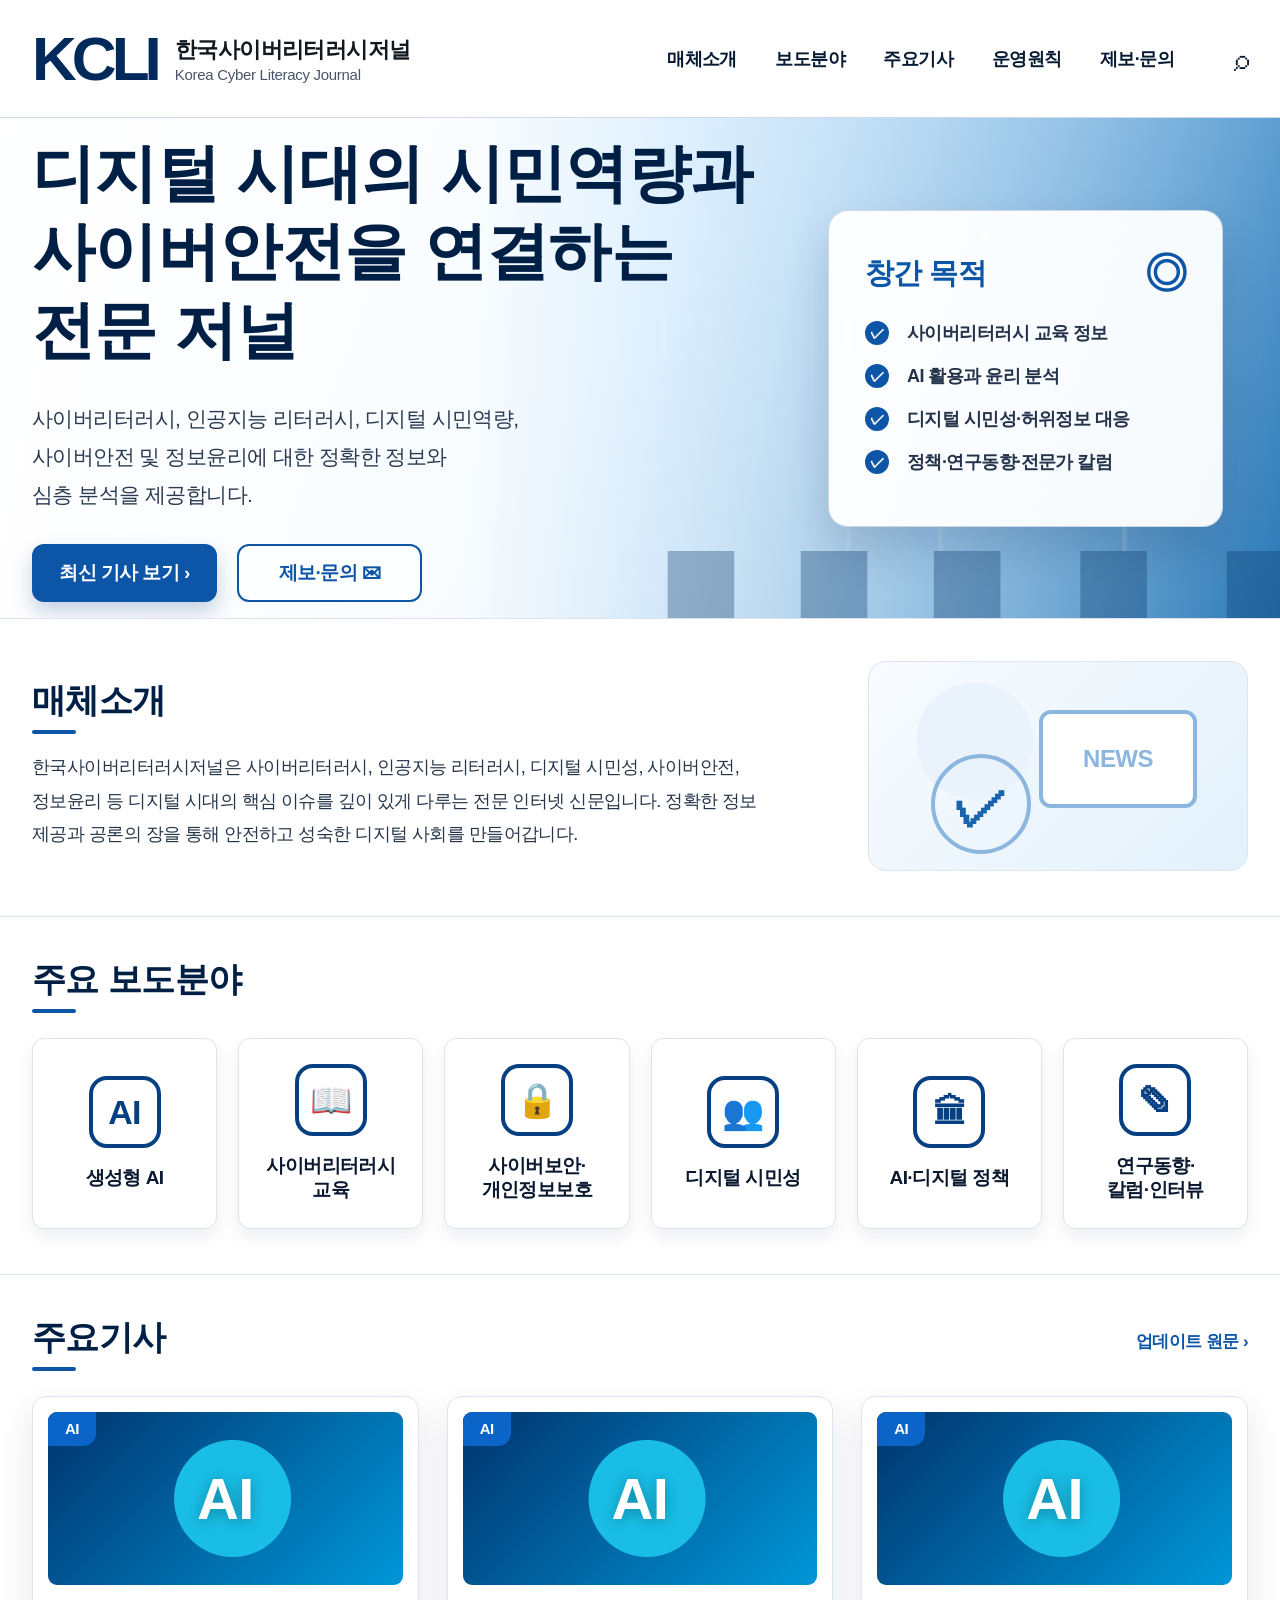
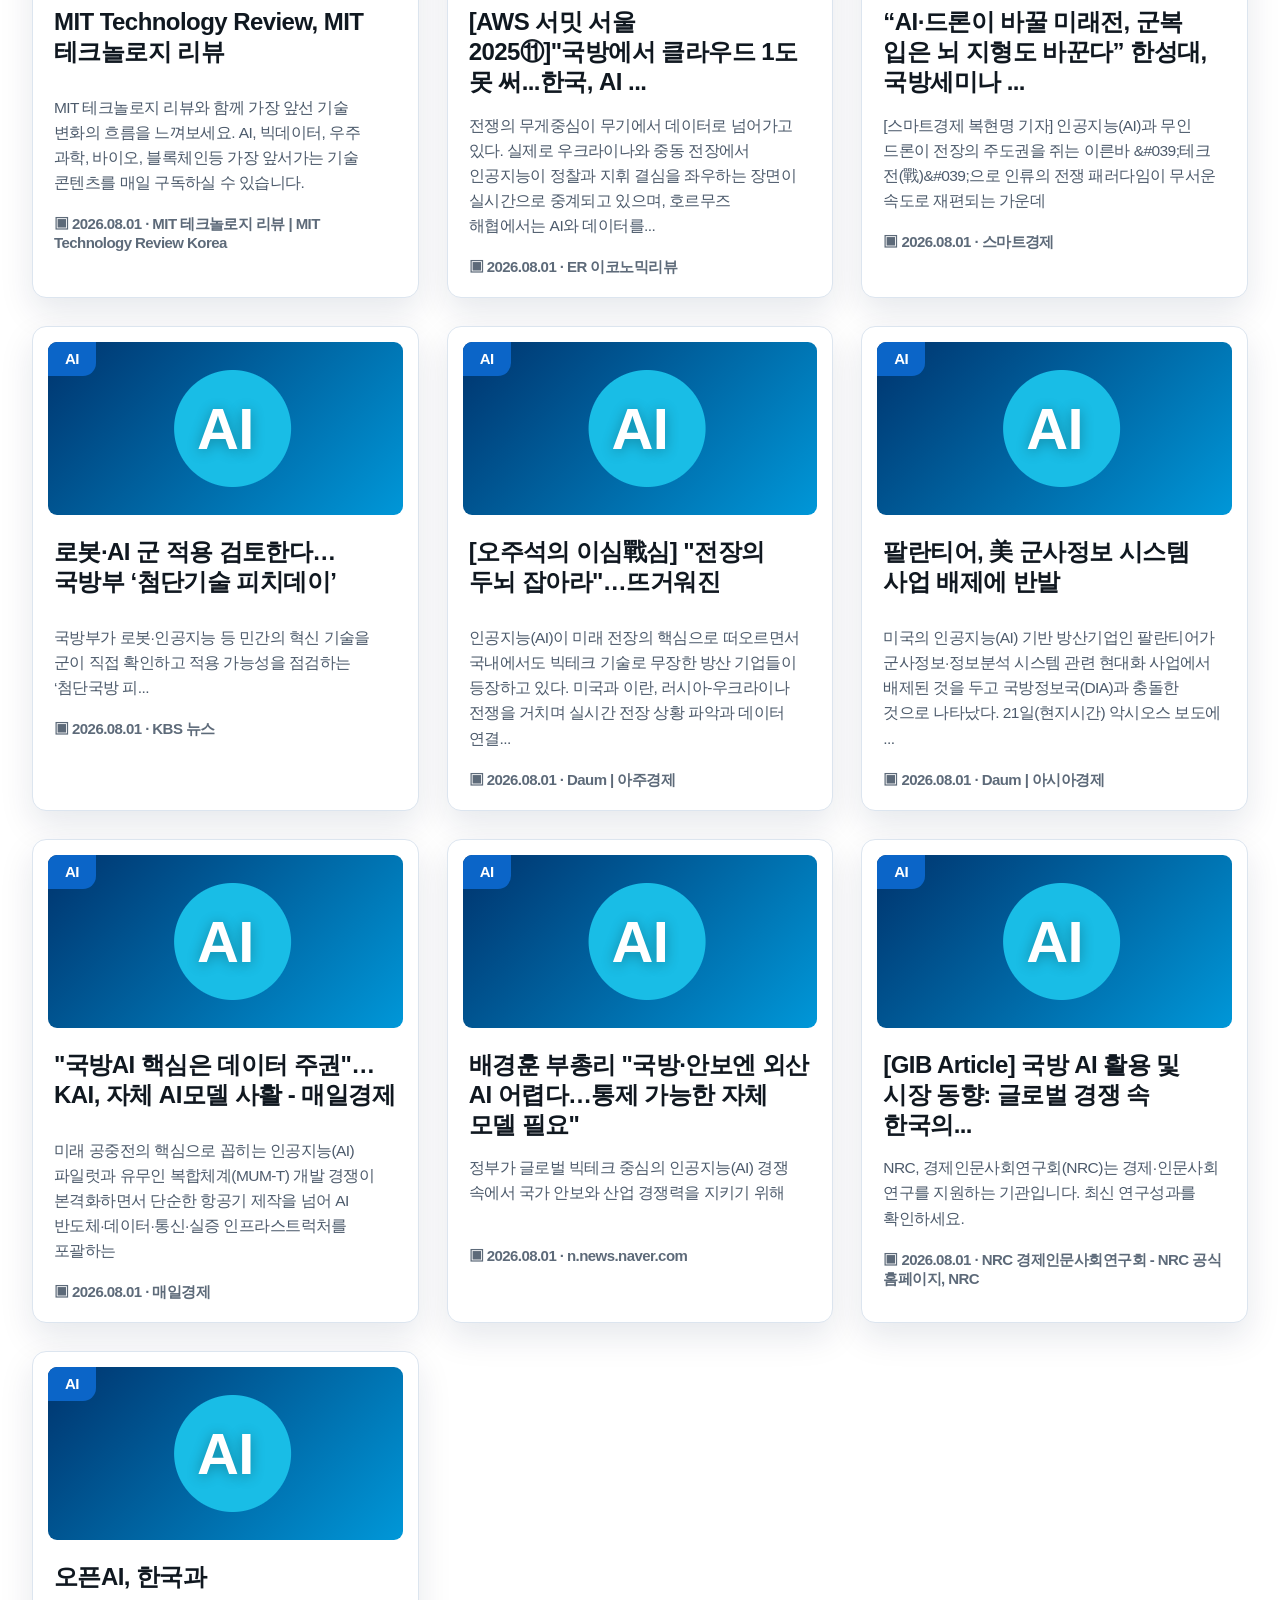
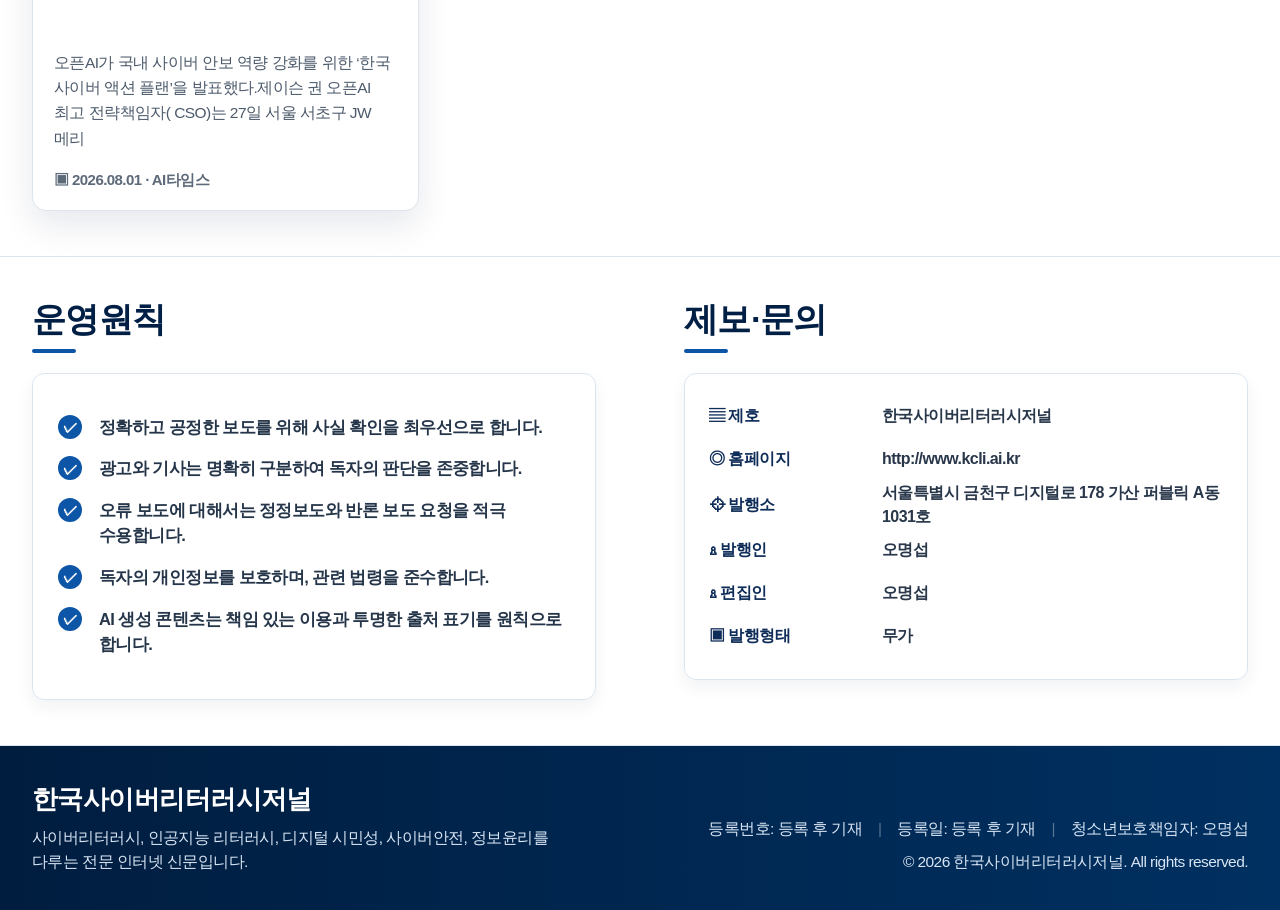
==== index.html @ 77721e4d "Update articles from URL list" ====
<!DOCTYPE html>
<html lang="ko">
<head>
  <meta charset="UTF-8" />
  <meta name="viewport" content="width=device-width, initial-scale=1.0" />
  <meta name="description" content="한국사이버리터러시저널 - 사이버리터러시, 인공지능 리터러시, 디지털 시민역량, 사이버안전 및 정보윤리 전문 인터넷신문" />
  <title>한국사이버리터러시저널</title>
  <style>
    *{box-sizing:border-box}
    html{scroll-behavior:smooth}
    body{margin:0;font-family:"Noto Sans KR","Malgun Gothic","Apple SD Gothic Neo","Segoe UI",Arial,sans-serif;color:#061a33;background:#fff;letter-spacing:-.035em;word-break:keep-all}
    a{text-decoration:none;color:inherit}
    .container{width:min(1320px,calc(100% - 64px));margin:0 auto}
    .top-header{position:sticky;top:0;z-index:100;height:118px;background:rgba(255,255,255,.96);border-bottom:1px solid #cfd9e7;backdrop-filter:blur(16px)}
    .header-inner{height:100%;display:grid;grid-template-columns:390px 1fr 46px;align-items:center;gap:28px}
    .brand{display:flex;align-items:center;gap:18px}
    .brand-logo{font-size:62px;line-height:1;font-weight:900;color:#002a5c;letter-spacing:-.08em}
    .brand-name strong{display:block;font-size:22px;font-weight:900;color:#101820}
    .brand-name em{display:block;margin-top:1px;font-size:15px;font-style:normal;color:#485468;letter-spacing:-.02em}
    .nav-menu{display:flex;justify-content:flex-end;align-items:center;gap:clamp(22px,3vw,58px);font-size:18px;font-weight:800}
    .nav-menu a:hover,.more-link:hover,.contact-panel a:hover{color:#0d55a6}
    .search{font-size:30px;text-align:right}
    .hero{min-height:500px;background:linear-gradient(90deg,rgba(255,255,255,.98) 0%,rgba(255,255,255,.92) 36%,rgba(240,248,255,.76) 51%,rgba(13,85,166,.18) 100%),radial-gradient(circle at 77% 24%,rgba(255,255,255,.95) 0 4px,transparent 5px),radial-gradient(circle at 90% 32%,rgba(255,255,255,.95) 0 4px,transparent 5px),linear-gradient(135deg,#e8f6ff 0%,#a7d7f8 48%,#2f7fb9 100%);border-bottom:1px solid #dce5ef;position:relative;overflow:hidden}
    .hero:after{content:"";position:absolute;right:0;bottom:0;width:52%;height:84%;background:linear-gradient(to top,#0b3d6d 0 16%,transparent 16%),repeating-linear-gradient(90deg,transparent 0 48px,rgba(255,255,255,.35) 48px 53px,transparent 53px 92px);opacity:.34;clip-path:polygon(0 35%,8% 28%,8% 100%,100% 100%,100% 4%,92% 4%,92% 100%,80% 100%,80% 20%,70% 20%,70% 100%,58% 100%,58% 12%,48% 12%,48% 100%,38% 100%,38% 28%,28% 28%,28% 100%,18% 100%,18% 42%)}
    .hero-inner{min-height:500px;position:relative;z-index:2;display:grid;grid-template-columns:1fr 420px;align-items:center;gap:72px}
    .hero h1{margin:0 0 30px;font-size:clamp(42px,5vw,63px);line-height:1.25;font-weight:900;color:#001f45}
    .hero p{margin:0;max-width:690px;font-size:21px;line-height:1.82;font-weight:500;color:#2a3a52}
    .hero-buttons{display:flex;gap:20px;align-items:center;margin-top:30px}
    .btn{height:58px;min-width:185px;display:inline-flex;align-items:center;justify-content:center;gap:13px;border-radius:12px;font-size:19px;font-weight:900}
    .btn-primary{color:#fff;background:#0d55a6;box-shadow:0 10px 20px rgba(0,55,121,.22)}
    .btn-outline{color:#0d55a6;background:rgba(255,255,255,.88);border:2px solid #0d55a6}
    .mission-card{width:395px;padding:35px 36px 33px;border-radius:20px;background:rgba(255,255,255,.95);border:1px solid rgba(190,205,224,.75);box-shadow:0 22px 44px rgba(0,31,69,.16)}
    .mission-head{display:flex;align-items:center;justify-content:space-between;margin-bottom:19px}
    .mission-head h2{margin:0;font-size:29px;color:#0d55a6;font-weight:900}
    .target{font-size:42px;color:#0d55a6;font-weight:900}
    .mission-card ul{list-style:none;padding:0;margin:0}
    .mission-card li{position:relative;padding-left:42px;margin:19px 0;font-size:18px;font-weight:700;color:#24334a}
    .mission-card li:before,.principles li:before{content:"✓";position:absolute;left:0;top:0;width:24px;height:24px;display:grid;place-items:center;border-radius:999px;color:#fff;background:#0d55a6;font-size:15px;font-weight:900}
    .section{padding:42px 0 45px;border-bottom:1px solid #dce5ef}
    .section h2,.panel h2{position:relative;display:inline-block;margin:0 0 31px;font-size:34px;line-height:1.18;font-weight:900;color:#001f45}
    .section h2:after,.panel h2:after{content:"";position:absolute;left:0;bottom:-14px;width:44px;height:4px;border-radius:100px;background:#0d55a6}
    .about-grid{display:grid;grid-template-columns:1fr 380px;align-items:center;gap:60px}
    .about-grid p{margin:0;max-width:760px;font-size:18px;line-height:1.86;color:#26364a;font-weight:500}
    .about-visual{height:210px;border-radius:18px;background:radial-gradient(circle at 28% 38%,#eaf3fc 0 58px,transparent 59px),linear-gradient(135deg,#f8fbff,#e3f1fb);border:1px solid #dce5ef;position:relative}
    .about-visual:before{content:"✓";position:absolute;left:62px;top:92px;width:92px;height:92px;border:4px solid #8ab6e0;border-radius:50%;display:grid;place-items:center;color:#1a64ad;font-size:56px;font-weight:900}
    .about-visual:after{content:"NEWS";position:absolute;right:50px;top:48px;width:150px;height:90px;border:4px solid #8ab6e0;border-radius:12px;background:white;color:#8ab6e0;font-weight:900;font-size:24px;display:grid;place-items:center}
    .coverage-grid{display:grid;grid-template-columns:repeat(6,1fr);gap:21px;margin-top:8px}
    .coverage-grid article{min-height:170px;display:grid;align-content:center;justify-items:center;gap:18px;padding:25px 12px;border:1px solid #dce5ef;border-radius:12px;background:#fff;box-shadow:0 8px 18px rgba(0,31,69,.07)}
    .icon{width:72px;height:72px;border:4px solid #063f82;border-radius:18px;display:grid;place-items:center;color:#063f82;font-size:34px;font-weight:900}
    .coverage-grid h3{margin:0;color:#0a1930;font-size:19px;line-height:1.28;text-align:center;font-weight:900}
    .title-row{display:flex;align-items:start;justify-content:space-between;gap:20px}
    .more-link{margin-top:13px;color:#0d55a6;font-size:17px;font-weight:900}
    .article-grid{display:grid;grid-template-columns:repeat(3,1fr);gap:28px;margin-top:8px}
    .article-card{overflow:hidden;border:1px solid #dce5ef;border-radius:14px;background:#fff;box-shadow:0 14px 34px rgba(0,31,69,.1)}
    .article-source{display:block;height:100%}
    .thumb{position:relative;height:173px;margin:15px 15px 0;border-radius:9px;overflow:hidden;display:grid;place-items:center;color:white}
    .thumb.ai{background:radial-gradient(circle at 52% 50%,#19bde6 0 58px,transparent 59px),linear-gradient(135deg,#00346e,#0097d8)}
    .thumb.edu{background:linear-gradient(135deg,#dce6f0,#b7c7d8);color:#1b365d}
    .thumb.sec{background:linear-gradient(135deg,#0a1430,#005983)}
    .thumb strong{font-size:58px;text-shadow:0 2px 14px rgba(0,0,0,.3)}
    .thumb.sec strong{font-size:34px;color:#ffb4b4;text-align:center}
    .pill{position:absolute;left:0;top:0;padding:8px 17px 9px;border-radius:0 0 13px 0;color:#fff;font-size:15px;font-weight:900}
    .blue{background:#0b65c8}.green{background:#1fb157}.purple{background:#6e35c8}
    .article-body{padding:22px 21px 20px}
    .article-body h3{min-height:73px;margin:0 0 15px;color:#101820;font-size:24px;line-height:1.26;font-weight:900}
    .article-body p{min-height:72px;margin:0 0 20px;color:#4c5a6b;font-size:15.5px;line-height:1.62;font-weight:500}
    .article-body time{color:#5d6a79;font-size:15px;font-weight:600}
    .bottom-grid{display:grid;grid-template-columns:1fr 1fr;gap:88px}
    .panel h2{margin-bottom:34px}
    .principles{margin:0;padding:25px;list-style:none;border:1px solid #dce5ef;border-radius:12px;box-shadow:0 7px 17px rgba(0,31,69,.06)}
    .principles li{position:relative;margin:16px 0;padding-left:41px;font-size:16.5px;line-height:1.55;color:#26364a;font-weight:600}
    .contact-panel dl{margin:0;padding:21px 24px;border:1px solid #dce5ef;border-radius:12px;box-shadow:0 7px 17px rgba(0,31,69,.06)}
    .contact-panel dl div{display:grid;grid-template-columns:155px 1fr;gap:18px;align-items:center;min-height:43px}
    .contact-panel dt,.contact-panel dd{margin:0;font-size:16px;line-height:1.5}
    .contact-panel dt{color:#0f2d59;font-weight:900}.contact-panel dd{color:#29374b;font-weight:600}
    .site-footer{background:linear-gradient(90deg,#001d3f,#003061);color:#fff;padding:36px 0}
    .footer-grid{display:grid;grid-template-columns:1fr 1.2fr;gap:44px;align-items:end}
    .site-footer strong{font-size:26px;font-weight:900}
    .site-footer p{margin:9px 0 0;color:#d9e6f5;font-size:15.5px;line-height:1.55}
    .footer-meta{text-align:right}.footer-meta span{display:inline-block;margin:0 12px;color:rgba(255,255,255,.35)}
    @media(max-width:1100px){.top-header{height:auto}.header-inner{grid-template-columns:1fr 40px;padding:18px 0}.brand{grid-column:1/2}.nav-menu{grid-column:1/-1;justify-content:flex-start;flex-wrap:wrap;gap:15px 26px}.search{grid-column:2/3;grid-row:1}.hero-inner{grid-template-columns:1fr;padding:62px 0}.mission-card{width:min(100%,440px)}.about-grid,.bottom-grid,.footer-grid{grid-template-columns:1fr}.coverage-grid{grid-template-columns:repeat(3,1fr)}.article-grid{grid-template-columns:1fr}.footer-meta{text-align:left}}
    @media(max-width:640px){.container{width:min(100% - 32px,1320px)}.brand-logo{font-size:42px}.brand-name strong{font-size:18px}.brand-name em{font-size:12px}.nav-menu{font-size:15px}.hero h1{font-size:34px}.hero p{font-size:17px}.hero-buttons{align-items:stretch;flex-direction:column}.btn{width:100%}.mission-card{padding:25px 24px}.coverage-grid{grid-template-columns:repeat(2,1fr)}.contact-panel dl div{grid-template-columns:1fr;gap:3px;padding:8px 0}}
  </style>
</head>
<body>
  <header class="top-header">
    <div class="container header-inner">
      <a class="brand" href="#top"><span class="brand-logo">KCLI</span><span class="brand-name"><strong>한국사이버리터러시저널</strong><em>Korea Cyber Literacy Journal</em></span></a>
      <nav class="nav-menu"><a href="#about">매체소개</a><a href="#coverage">보도분야</a><a href="#articles">주요기사</a><a href="#principles">운영원칙</a><a href="#contact">제보·문의</a></nav>
      <a class="search" href="#articles">⌕</a>
    </div>
  </header>

  <main id="top">
    <section class="hero">
      <div class="container hero-inner">
        <div><h1>디지털 시대의 시민역량과<br/>사이버안전을 연결하는 전문 저널</h1><p>사이버리터러시, 인공지능 리터러시, 디지털 시민역량,<br/>사이버안전 및 정보윤리에 대한 정확한 정보와<br/>심층 분석을 제공합니다.</p><div class="hero-buttons"><a class="btn btn-primary" href="#articles">최신 기사 보기 ›</a><a class="btn btn-outline" href="#contact">제보·문의 ✉</a></div></div>
        <aside class="mission-card"><div class="mission-head"><h2>창간 목적</h2><span class="target">◎</span></div><ul><li>사이버리터러시 교육 정보</li><li>AI 활용과 윤리 분석</li><li>디지털 시민성·허위정보 대응</li><li>정책·연구동향·전문가 칼럼</li></ul></aside>
      </div>
    </section>

    <section id="about" class="section"><div class="container about-grid"><div><h2>매체소개</h2><p>한국사이버리터러시저널은 사이버리터러시, 인공지능 리터러시, 디지털 시민성, 사이버안전, 정보윤리 등 디지털 시대의 핵심 이슈를 깊이 있게 다루는 전문 인터넷 신문입니다. 정확한 정보 제공과 공론의 장을 통해 안전하고 성숙한 디지털 사회를 만들어갑니다.</p></div><div class="about-visual"></div></div></section>

    <section id="coverage" class="section"><div class="container"><h2>주요 보도분야</h2><div class="coverage-grid"><article><div class="icon">AI</div><h3>생성형 AI</h3></article><article><div class="icon">📖</div><h3>사이버리터러시<br/>교육</h3></article><article><div class="icon">🔒</div><h3>사이버보안·<br/>개인정보보호</h3></article><article><div class="icon">👥</div><h3>디지털 시민성</h3></article><article><div class="icon">🏛</div><h3>AI·디지털 정책</h3></article><article><div class="icon">✎</div><h3>연구동향·<br/>칼럼·인터뷰</h3></article></div></div></section>

    <section id="articles" class="section"><div class="container"><div class="title-row"><h2>주요기사</h2><a class="more-link" href="data/daily-articles.json" target="_blank" rel="noopener noreferrer">업데이트 원문 ›</a></div><div class="article-grid">
      <!-- daily-articles:start -->
      <article class="article-card"><a class="article-source" href="https://www.technologyreview.kr/" target="_blank" rel="noopener noreferrer"><div class="thumb ai"><span class="pill blue">AI</span><strong>AI</strong></div><div class="article-body"><h3>MIT Technology Review, MIT 테크놀로지 리뷰</h3><p>MIT 테크놀로지 리뷰와 함께 가장 앞선 기술 변화의 흐름을 느껴보세요. AI, 빅데이터, 우주 과학, 바이오, 블록체인등 가장 앞서가는 기술 콘텐츠를 매일 구독하실 수 있습니다.</p><time>▣ 2026.08.01 · MIT 테크놀로지 리뷰 | MIT Technology Review Korea</time></div></a></article>
      <article class="article-card"><a class="article-source" href="https://www.econovill.com/news/articleView.html?idxno=740508" target="_blank" rel="noopener noreferrer"><div class="thumb ai"><span class="pill blue">AI</span><strong>AI</strong></div><div class="article-body"><h3>[AWS 서밋 서울 2025⑪]&quot;국방에서 클라우드 1도 못 써...한국, AI ...</h3><p>전쟁의 무게중심이 무기에서 데이터로 넘어가고 있다. 실제로 우크라이나와 중동 전장에서 인공지능이 정찰과 지휘 결심을 좌우하는 장면이 실시간으로 중계되고 있으며, 호르무즈 해협에서는 AI와 데이터를...</p><time>▣ 2026.08.01 · ER 이코노믹리뷰</time></div></a></article>
      <article class="article-card"><a class="article-source" href="https://www.dailysmart.co.kr/news/articleView.html?idxno=124378" target="_blank" rel="noopener noreferrer"><div class="thumb ai"><span class="pill blue">AI</span><strong>AI</strong></div><div class="article-body"><h3>“AI·드론이 바꿀 미래전, 군복 입은 뇌 지형도 바꾼다” 한성대, 국방세미나 ...</h3><p>[스마트경제 복현명 기자] 인공지능(AI)과 무인 드론이 전장의 주도권을 쥐는 이른바 &amp;#039;테크 전(戰)&amp;#039;으로 인류의 전쟁 패러다임이 무서운 속도로 재편되는 가운데</p><time>▣ 2026.08.01 · 스마트경제</time></div></a></article>
      <article class="article-card"><a class="article-source" href="https://news.kbs.co.kr/news/pc/view/view.do?ncd=8566882&amp;ref=A" target="_blank" rel="noopener noreferrer"><div class="thumb ai"><span class="pill blue">AI</span><strong>AI</strong></div><div class="article-body"><h3>로봇·AI 군 적용 검토한다…국방부 ‘첨단기술 피치데이’</h3><p>국방부가 로봇·인공지능 등 민간의 혁신 기술을 군이 직접 확인하고 적용 가능성을 점검하는 ‘첨단국방 피...</p><time>▣ 2026.08.01 · KBS 뉴스</time></div></a></article>
      <article class="article-card"><a class="article-source" href="https://v.daum.net/v/20260521162939853" target="_blank" rel="noopener noreferrer"><div class="thumb ai"><span class="pill blue">AI</span><strong>AI</strong></div><div class="article-body"><h3>[오주석의 이심戰심] &quot;전장의 두뇌 잡아라&quot;…뜨거워진</h3><p>인공지능(AI)이 미래 전장의 핵심으로 떠오르면서 국내에서도 빅테크 기술로 무장한 방산 기업들이 등장하고 있다. 미국과 이란, 러시아-우크라이나 전쟁을 거치며 실시간 전장 상황 파악과 데이터 연결...</p><time>▣ 2026.08.01 · Daum | 아주경제</time></div></a></article>
      <article class="article-card"><a class="article-source" href="https://v.daum.net/v/20260521222202431?shem=rimspwouoe" target="_blank" rel="noopener noreferrer"><div class="thumb ai"><span class="pill blue">AI</span><strong>AI</strong></div><div class="article-body"><h3>팔란티어, 美 군사정보 시스템 사업 배제에 반발</h3><p>미국의 인공지능(AI) 기반 방산기업인 팔란티어가 군사정보·정보분석 시스템 관련 현대화 사업에서 배제된 것을 두고 국방정보국(DIA)과 충돌한 것으로 나타났다. 21일(현지시간) 악시오스 보도에 ...</p><time>▣ 2026.08.01 · Daum | 아시아경제</time></div></a></article>
      <article class="article-card"><a class="article-source" href="https://www.mk.co.kr/news/business/12057015" target="_blank" rel="noopener noreferrer"><div class="thumb ai"><span class="pill blue">AI</span><strong>AI</strong></div><div class="article-body"><h3>&quot;국방AI 핵심은 데이터 주권&quot;…KAI, 자체 AI모델 사활 - 매일경제</h3><p>미래 공중전의 핵심으로 꼽히는 인공지능(AI) 파일럿과 유무인 복합체계(MUM-T) 개발 경쟁이 본격화하면서 단순한 항공기 제작을 넘어 AI 반도체·데이터·통신·실증 인프라스트럭처를 포괄하는</p><time>▣ 2026.08.01 · 매일경제</time></div></a></article>
      <article class="article-card"><a class="article-source" href="https://n.news.naver.com/article/092/0002424217?sid=105" target="_blank" rel="noopener noreferrer"><div class="thumb ai"><span class="pill blue">AI</span><strong>AI</strong></div><div class="article-body"><h3>배경훈 부총리 &quot;국방·안보엔 외산 AI 어렵다…통제 가능한 자체 모델 필요&quot;</h3><p>정부가 글로벌 빅테크 중심의 인공지능(AI) 경쟁 속에서 국가 안보와 산업 경쟁력을 지키기 위해</p><time>▣ 2026.08.01 · n.news.naver.com</time></div></a></article>
      <article class="article-card"><a class="article-source" href="https://www.nrc.re.kr/board.es?mid=a12201000000&amp;bid=0008&amp;list_no=179783&amp;otp_id=&amp;act=view" target="_blank" rel="noopener noreferrer"><div class="thumb ai"><span class="pill blue">AI</span><strong>AI</strong></div><div class="article-body"><h3>[GIB Article] 국방 AI 활용 및 시장 동향: 글로벌 경쟁 속 한국의...</h3><p>NRC, 경제인문사회연구회(NRC)는 경제·인문사회 연구를 지원하는 기관입니다. 최신 연구성과를 확인하세요.</p><time>▣ 2026.08.01 ·  NRC 경제인문사회연구회 - NRC 공식 홈페이지, NRC</time></div></a></article>
      <article class="article-card"><a class="article-source" href="https://share.google/OesnqpU5RliehtN1y" target="_blank" rel="noopener noreferrer"><div class="thumb ai"><span class="pill blue">AI</span><strong>AI</strong></div><div class="article-body"><h3>오픈AI, 한국과</h3><p>오픈AI가 국내 사이버 안보 역량 강화를 위한 ‘한국 사이버 액션 플랜’을 발표했다.제이슨 권 오픈AI 최고 전략책임자( CSO)는 27일 서울 서초구 JW 메리</p><time>▣ 2026.08.01 · AI타임스</time></div></a></article>
      <!-- daily-articles:end -->
    </div></div></section>

    <section class="section"><div class="container bottom-grid"><section id="principles" class="panel"><h2>운영원칙</h2><ul class="principles"><li>정확하고 공정한 보도를 위해 사실 확인을 최우선으로 합니다.</li><li>광고와 기사는 명확히 구분하여 독자의 판단을 존중합니다.</li><li>오류 보도에 대해서는 정정보도와 반론 보도 요청을 적극 수용합니다.</li><li>독자의 개인정보를 보호하며, 관련 법령을 준수합니다.</li><li>AI 생성 콘텐츠는 책임 있는 이용과 투명한 출처 표기를 원칙으로 합니다.</li></ul></section><section id="contact" class="panel contact-panel"><h2>제보·문의</h2><dl><div><dt>▤ 제호</dt><dd>한국사이버리터러시저널</dd></div><div><dt>◎ 홈페이지</dt><dd><a href="http://www.kcli.ai.kr">http://www.kcli.ai.kr</a></dd></div><div><dt>⌖ 발행소</dt><dd>서울특별시 금천구 디지털로 178 가산 퍼블릭 A동 1031호</dd></div><div><dt>♙ 발행인</dt><dd>오명섭</dd></div><div><dt>♙ 편집인</dt><dd>오명섭</dd></div><div><dt>▣ 발행형태</dt><dd>무가</dd></div></dl></section></div></section>
  </main>

  <footer class="site-footer"><div class="container footer-grid"><div><strong>한국사이버리터러시저널</strong><p>사이버리터러시, 인공지능 리터러시, 디지털 시민성, 사이버안전, 정보윤리를 다루는 전문 인터넷 신문입니다.</p></div><div class="footer-meta"><p>등록번호: 등록 후 기재 <span>|</span> 등록일: 등록 후 기재 <span>|</span> 청소년보호책임자: 오명섭</p><p>© 2026 한국사이버리터러시저널. All rights reserved.</p></div></div></footer>
</body>
</html>
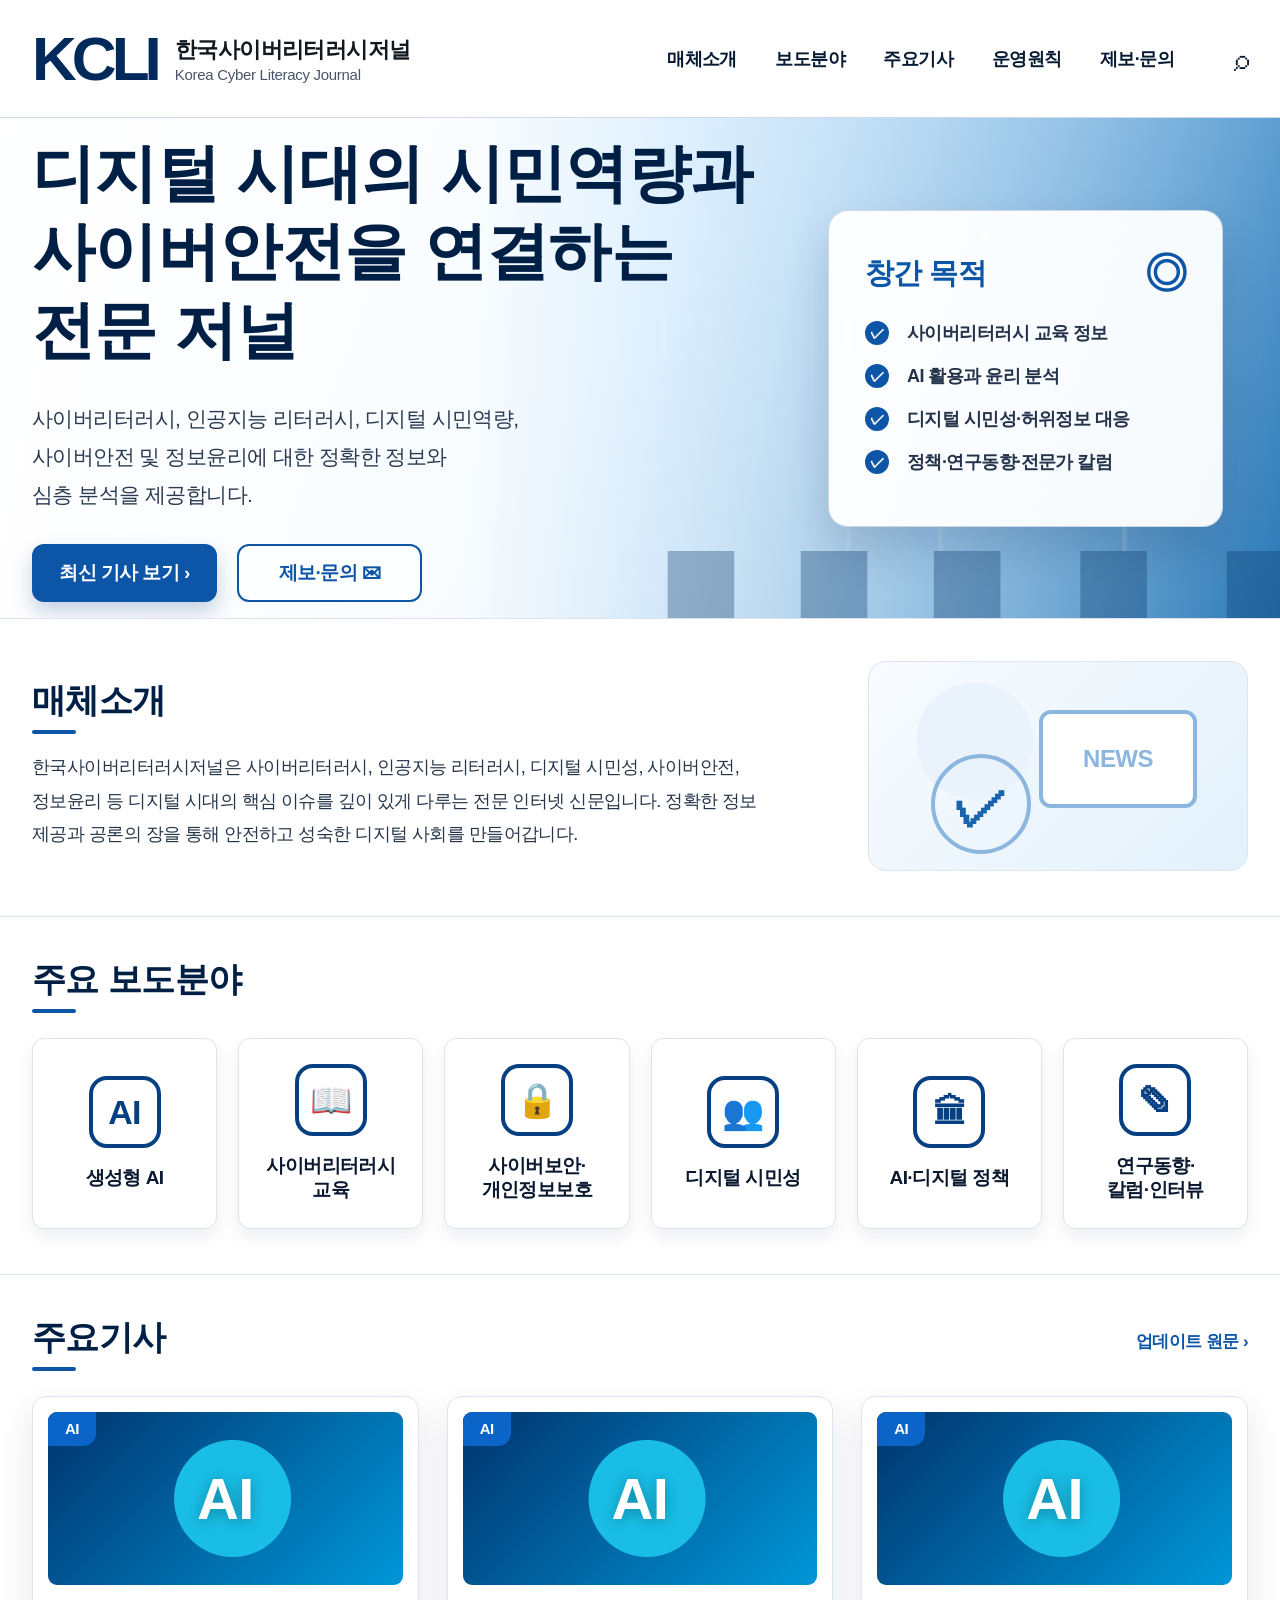
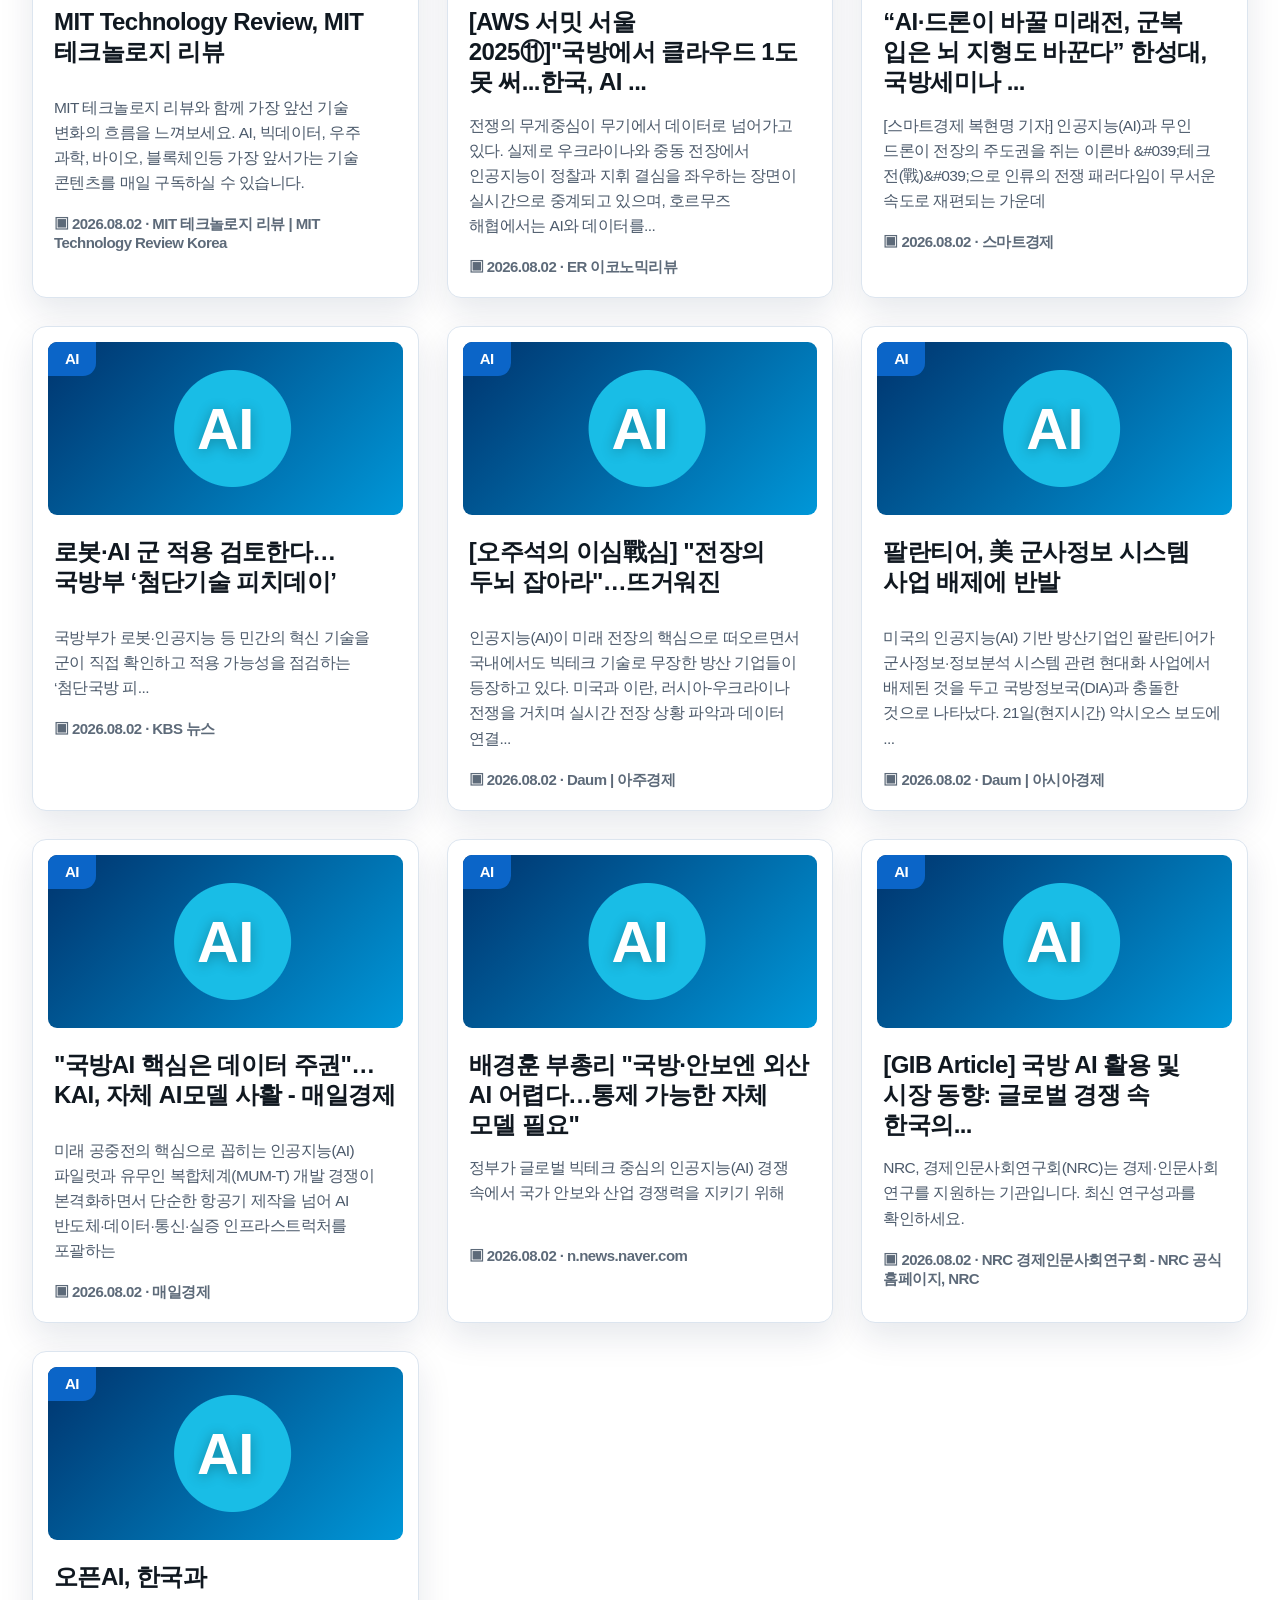
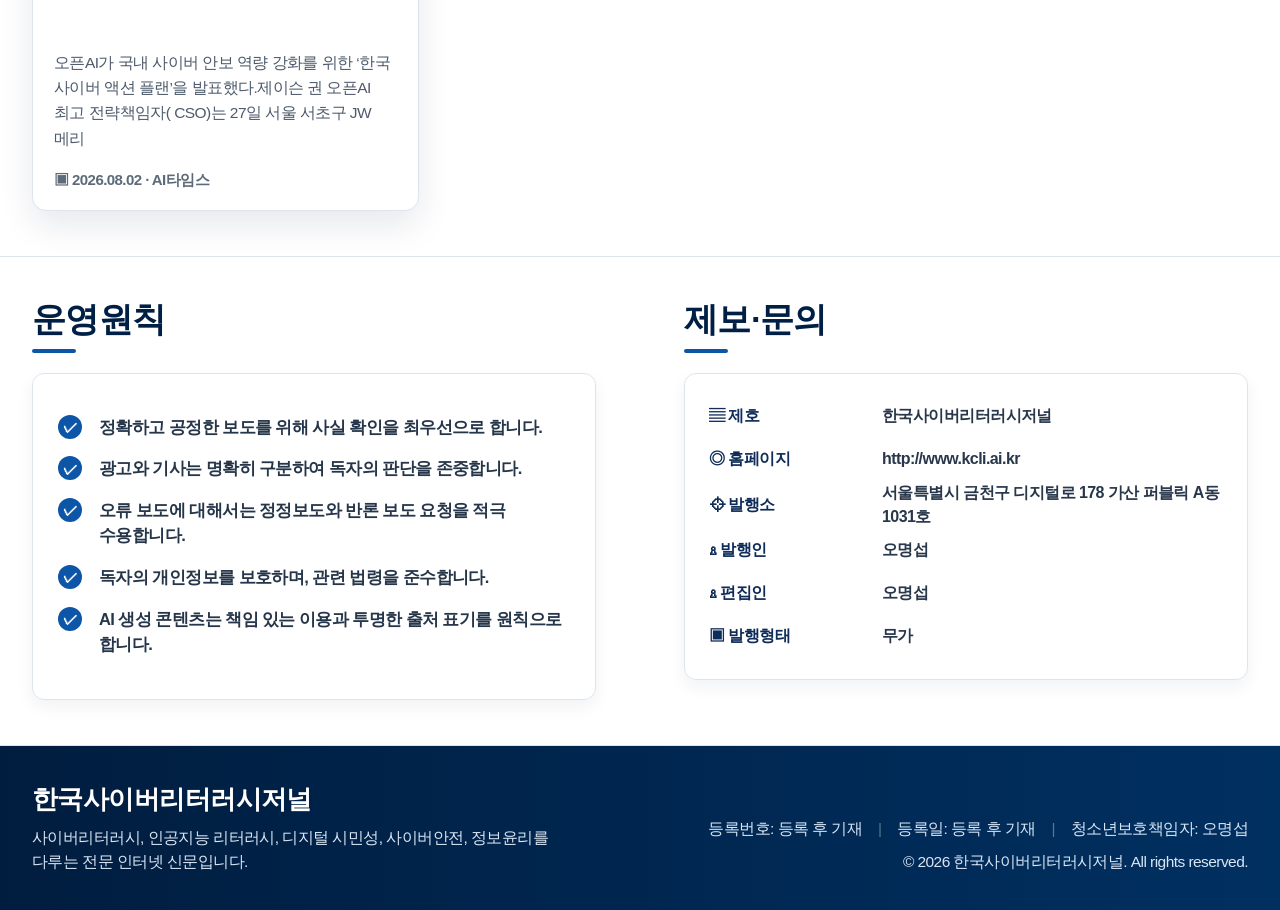
==== commit 092c7caf: "Update articles from URL list" ====
--- a/index.html
+++ b/index.html
@@ -105,16 +105,16 @@
 
     <section id="articles" class="section"><div class="container"><div class="title-row"><h2>주요기사</h2><a class="more-link" href="data/daily-articles.json" target="_blank" rel="noopener noreferrer">업데이트 원문 ›</a></div><div class="article-grid">
       <!-- daily-articles:start -->
-      <article class="article-card"><a class="article-source" href="https://www.technologyreview.kr/" target="_blank" rel="noopener noreferrer"><div class="thumb ai"><span class="pill blue">AI</span><strong>AI</strong></div><div class="article-body"><h3>MIT Technology Review, MIT 테크놀로지 리뷰</h3><p>MIT 테크놀로지 리뷰와 함께 가장 앞선 기술 변화의 흐름을 느껴보세요. AI, 빅데이터, 우주 과학, 바이오, 블록체인등 가장 앞서가는 기술 콘텐츠를 매일 구독하실 수 있습니다.</p><time>▣ 2026.08.01 · MIT 테크놀로지 리뷰 | MIT Technology Review Korea</time></div></a></article>
-      <article class="article-card"><a class="article-source" href="https://www.econovill.com/news/articleView.html?idxno=740508" target="_blank" rel="noopener noreferrer"><div class="thumb ai"><span class="pill blue">AI</span><strong>AI</strong></div><div class="article-body"><h3>[AWS 서밋 서울 2025⑪]&quot;국방에서 클라우드 1도 못 써...한국, AI ...</h3><p>전쟁의 무게중심이 무기에서 데이터로 넘어가고 있다. 실제로 우크라이나와 중동 전장에서 인공지능이 정찰과 지휘 결심을 좌우하는 장면이 실시간으로 중계되고 있으며, 호르무즈 해협에서는 AI와 데이터를...</p><time>▣ 2026.08.01 · ER 이코노믹리뷰</time></div></a></article>
-      <article class="article-card"><a class="article-source" href="https://www.dailysmart.co.kr/news/articleView.html?idxno=124378" target="_blank" rel="noopener noreferrer"><div class="thumb ai"><span class="pill blue">AI</span><strong>AI</strong></div><div class="article-body"><h3>“AI·드론이 바꿀 미래전, 군복 입은 뇌 지형도 바꾼다” 한성대, 국방세미나 ...</h3><p>[스마트경제 복현명 기자] 인공지능(AI)과 무인 드론이 전장의 주도권을 쥐는 이른바 &amp;#039;테크 전(戰)&amp;#039;으로 인류의 전쟁 패러다임이 무서운 속도로 재편되는 가운데</p><time>▣ 2026.08.01 · 스마트경제</time></div></a></article>
-      <article class="article-card"><a class="article-source" href="https://news.kbs.co.kr/news/pc/view/view.do?ncd=8566882&amp;ref=A" target="_blank" rel="noopener noreferrer"><div class="thumb ai"><span class="pill blue">AI</span><strong>AI</strong></div><div class="article-body"><h3>로봇·AI 군 적용 검토한다…국방부 ‘첨단기술 피치데이’</h3><p>국방부가 로봇·인공지능 등 민간의 혁신 기술을 군이 직접 확인하고 적용 가능성을 점검하는 ‘첨단국방 피...</p><time>▣ 2026.08.01 · KBS 뉴스</time></div></a></article>
-      <article class="article-card"><a class="article-source" href="https://v.daum.net/v/20260521162939853" target="_blank" rel="noopener noreferrer"><div class="thumb ai"><span class="pill blue">AI</span><strong>AI</strong></div><div class="article-body"><h3>[오주석의 이심戰심] &quot;전장의 두뇌 잡아라&quot;…뜨거워진</h3><p>인공지능(AI)이 미래 전장의 핵심으로 떠오르면서 국내에서도 빅테크 기술로 무장한 방산 기업들이 등장하고 있다. 미국과 이란, 러시아-우크라이나 전쟁을 거치며 실시간 전장 상황 파악과 데이터 연결...</p><time>▣ 2026.08.01 · Daum | 아주경제</time></div></a></article>
-      <article class="article-card"><a class="article-source" href="https://v.daum.net/v/20260521222202431?shem=rimspwouoe" target="_blank" rel="noopener noreferrer"><div class="thumb ai"><span class="pill blue">AI</span><strong>AI</strong></div><div class="article-body"><h3>팔란티어, 美 군사정보 시스템 사업 배제에 반발</h3><p>미국의 인공지능(AI) 기반 방산기업인 팔란티어가 군사정보·정보분석 시스템 관련 현대화 사업에서 배제된 것을 두고 국방정보국(DIA)과 충돌한 것으로 나타났다. 21일(현지시간) 악시오스 보도에 ...</p><time>▣ 2026.08.01 · Daum | 아시아경제</time></div></a></article>
-      <article class="article-card"><a class="article-source" href="https://www.mk.co.kr/news/business/12057015" target="_blank" rel="noopener noreferrer"><div class="thumb ai"><span class="pill blue">AI</span><strong>AI</strong></div><div class="article-body"><h3>&quot;국방AI 핵심은 데이터 주권&quot;…KAI, 자체 AI모델 사활 - 매일경제</h3><p>미래 공중전의 핵심으로 꼽히는 인공지능(AI) 파일럿과 유무인 복합체계(MUM-T) 개발 경쟁이 본격화하면서 단순한 항공기 제작을 넘어 AI 반도체·데이터·통신·실증 인프라스트럭처를 포괄하는</p><time>▣ 2026.08.01 · 매일경제</time></div></a></article>
-      <article class="article-card"><a class="article-source" href="https://n.news.naver.com/article/092/0002424217?sid=105" target="_blank" rel="noopener noreferrer"><div class="thumb ai"><span class="pill blue">AI</span><strong>AI</strong></div><div class="article-body"><h3>배경훈 부총리 &quot;국방·안보엔 외산 AI 어렵다…통제 가능한 자체 모델 필요&quot;</h3><p>정부가 글로벌 빅테크 중심의 인공지능(AI) 경쟁 속에서 국가 안보와 산업 경쟁력을 지키기 위해</p><time>▣ 2026.08.01 · n.news.naver.com</time></div></a></article>
-      <article class="article-card"><a class="article-source" href="https://www.nrc.re.kr/board.es?mid=a12201000000&amp;bid=0008&amp;list_no=179783&amp;otp_id=&amp;act=view" target="_blank" rel="noopener noreferrer"><div class="thumb ai"><span class="pill blue">AI</span><strong>AI</strong></div><div class="article-body"><h3>[GIB Article] 국방 AI 활용 및 시장 동향: 글로벌 경쟁 속 한국의...</h3><p>NRC, 경제인문사회연구회(NRC)는 경제·인문사회 연구를 지원하는 기관입니다. 최신 연구성과를 확인하세요.</p><time>▣ 2026.08.01 ·  NRC 경제인문사회연구회 - NRC 공식 홈페이지, NRC</time></div></a></article>
-      <article class="article-card"><a class="article-source" href="https://share.google/OesnqpU5RliehtN1y" target="_blank" rel="noopener noreferrer"><div class="thumb ai"><span class="pill blue">AI</span><strong>AI</strong></div><div class="article-body"><h3>오픈AI, 한국과</h3><p>오픈AI가 국내 사이버 안보 역량 강화를 위한 ‘한국 사이버 액션 플랜’을 발표했다.제이슨 권 오픈AI 최고 전략책임자( CSO)는 27일 서울 서초구 JW 메리</p><time>▣ 2026.08.01 · AI타임스</time></div></a></article>
+      <article class="article-card"><a class="article-source" href="https://www.technologyreview.kr/" target="_blank" rel="noopener noreferrer"><div class="thumb ai"><span class="pill blue">AI</span><strong>AI</strong></div><div class="article-body"><h3>MIT Technology Review, MIT 테크놀로지 리뷰</h3><p>MIT 테크놀로지 리뷰와 함께 가장 앞선 기술 변화의 흐름을 느껴보세요. AI, 빅데이터, 우주 과학, 바이오, 블록체인등 가장 앞서가는 기술 콘텐츠를 매일 구독하실 수 있습니다.</p><time>▣ 2026.08.02 · MIT 테크놀로지 리뷰 | MIT Technology Review Korea</time></div></a></article>
+      <article class="article-card"><a class="article-source" href="https://www.econovill.com/news/articleView.html?idxno=740508" target="_blank" rel="noopener noreferrer"><div class="thumb ai"><span class="pill blue">AI</span><strong>AI</strong></div><div class="article-body"><h3>[AWS 서밋 서울 2025⑪]&quot;국방에서 클라우드 1도 못 써...한국, AI ...</h3><p>전쟁의 무게중심이 무기에서 데이터로 넘어가고 있다. 실제로 우크라이나와 중동 전장에서 인공지능이 정찰과 지휘 결심을 좌우하는 장면이 실시간으로 중계되고 있으며, 호르무즈 해협에서는 AI와 데이터를...</p><time>▣ 2026.08.02 · ER 이코노믹리뷰</time></div></a></article>
+      <article class="article-card"><a class="article-source" href="https://www.dailysmart.co.kr/news/articleView.html?idxno=124378" target="_blank" rel="noopener noreferrer"><div class="thumb ai"><span class="pill blue">AI</span><strong>AI</strong></div><div class="article-body"><h3>“AI·드론이 바꿀 미래전, 군복 입은 뇌 지형도 바꾼다” 한성대, 국방세미나 ...</h3><p>[스마트경제 복현명 기자] 인공지능(AI)과 무인 드론이 전장의 주도권을 쥐는 이른바 &amp;#039;테크 전(戰)&amp;#039;으로 인류의 전쟁 패러다임이 무서운 속도로 재편되는 가운데</p><time>▣ 2026.08.02 · 스마트경제</time></div></a></article>
+      <article class="article-card"><a class="article-source" href="https://news.kbs.co.kr/news/pc/view/view.do?ncd=8566882&amp;ref=A" target="_blank" rel="noopener noreferrer"><div class="thumb ai"><span class="pill blue">AI</span><strong>AI</strong></div><div class="article-body"><h3>로봇·AI 군 적용 검토한다…국방부 ‘첨단기술 피치데이’</h3><p>국방부가 로봇·인공지능 등 민간의 혁신 기술을 군이 직접 확인하고 적용 가능성을 점검하는 ‘첨단국방 피...</p><time>▣ 2026.08.02 · KBS 뉴스</time></div></a></article>
+      <article class="article-card"><a class="article-source" href="https://v.daum.net/v/20260521162939853" target="_blank" rel="noopener noreferrer"><div class="thumb ai"><span class="pill blue">AI</span><strong>AI</strong></div><div class="article-body"><h3>[오주석의 이심戰심] &quot;전장의 두뇌 잡아라&quot;…뜨거워진</h3><p>인공지능(AI)이 미래 전장의 핵심으로 떠오르면서 국내에서도 빅테크 기술로 무장한 방산 기업들이 등장하고 있다. 미국과 이란, 러시아-우크라이나 전쟁을 거치며 실시간 전장 상황 파악과 데이터 연결...</p><time>▣ 2026.08.02 · Daum | 아주경제</time></div></a></article>
+      <article class="article-card"><a class="article-source" href="https://v.daum.net/v/20260521222202431?shem=rimspwouoe" target="_blank" rel="noopener noreferrer"><div class="thumb ai"><span class="pill blue">AI</span><strong>AI</strong></div><div class="article-body"><h3>팔란티어, 美 군사정보 시스템 사업 배제에 반발</h3><p>미국의 인공지능(AI) 기반 방산기업인 팔란티어가 군사정보·정보분석 시스템 관련 현대화 사업에서 배제된 것을 두고 국방정보국(DIA)과 충돌한 것으로 나타났다. 21일(현지시간) 악시오스 보도에 ...</p><time>▣ 2026.08.02 · Daum | 아시아경제</time></div></a></article>
+      <article class="article-card"><a class="article-source" href="https://www.mk.co.kr/news/business/12057015" target="_blank" rel="noopener noreferrer"><div class="thumb ai"><span class="pill blue">AI</span><strong>AI</strong></div><div class="article-body"><h3>&quot;국방AI 핵심은 데이터 주권&quot;…KAI, 자체 AI모델 사활 - 매일경제</h3><p>미래 공중전의 핵심으로 꼽히는 인공지능(AI) 파일럿과 유무인 복합체계(MUM-T) 개발 경쟁이 본격화하면서 단순한 항공기 제작을 넘어 AI 반도체·데이터·통신·실증 인프라스트럭처를 포괄하는</p><time>▣ 2026.08.02 · 매일경제</time></div></a></article>
+      <article class="article-card"><a class="article-source" href="https://n.news.naver.com/article/092/0002424217?sid=105" target="_blank" rel="noopener noreferrer"><div class="thumb ai"><span class="pill blue">AI</span><strong>AI</strong></div><div class="article-body"><h3>배경훈 부총리 &quot;국방·안보엔 외산 AI 어렵다…통제 가능한 자체 모델 필요&quot;</h3><p>정부가 글로벌 빅테크 중심의 인공지능(AI) 경쟁 속에서 국가 안보와 산업 경쟁력을 지키기 위해</p><time>▣ 2026.08.02 · n.news.naver.com</time></div></a></article>
+      <article class="article-card"><a class="article-source" href="https://www.nrc.re.kr/board.es?mid=a12201000000&amp;bid=0008&amp;list_no=179783&amp;otp_id=&amp;act=view" target="_blank" rel="noopener noreferrer"><div class="thumb ai"><span class="pill blue">AI</span><strong>AI</strong></div><div class="article-body"><h3>[GIB Article] 국방 AI 활용 및 시장 동향: 글로벌 경쟁 속 한국의...</h3><p>NRC, 경제인문사회연구회(NRC)는 경제·인문사회 연구를 지원하는 기관입니다. 최신 연구성과를 확인하세요.</p><time>▣ 2026.08.02 ·  NRC 경제인문사회연구회 - NRC 공식 홈페이지, NRC</time></div></a></article>
+      <article class="article-card"><a class="article-source" href="https://share.google/OesnqpU5RliehtN1y" target="_blank" rel="noopener noreferrer"><div class="thumb ai"><span class="pill blue">AI</span><strong>AI</strong></div><div class="article-body"><h3>오픈AI, 한국과</h3><p>오픈AI가 국내 사이버 안보 역량 강화를 위한 ‘한국 사이버 액션 플랜’을 발표했다.제이슨 권 오픈AI 최고 전략책임자( CSO)는 27일 서울 서초구 JW 메리</p><time>▣ 2026.08.02 · AI타임스</time></div></a></article>
       <!-- daily-articles:end -->
     </div></div></section>
 
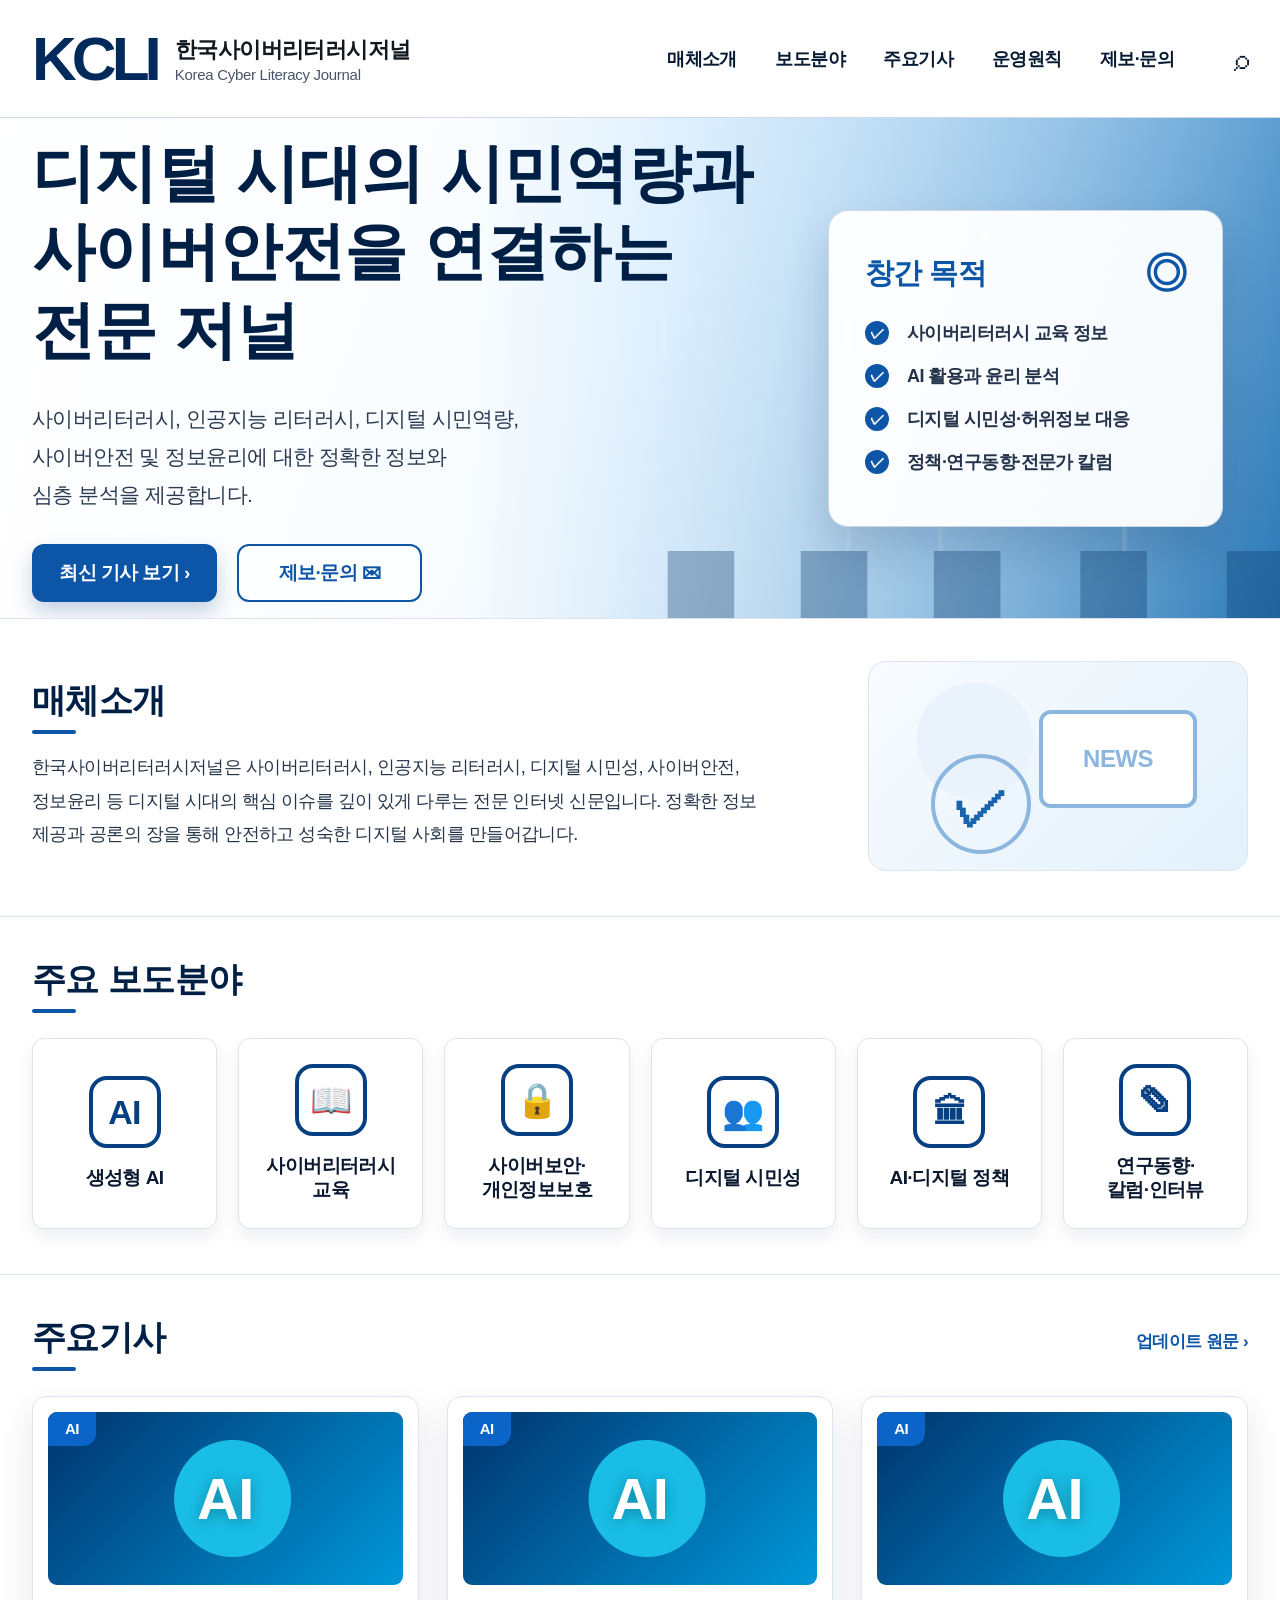
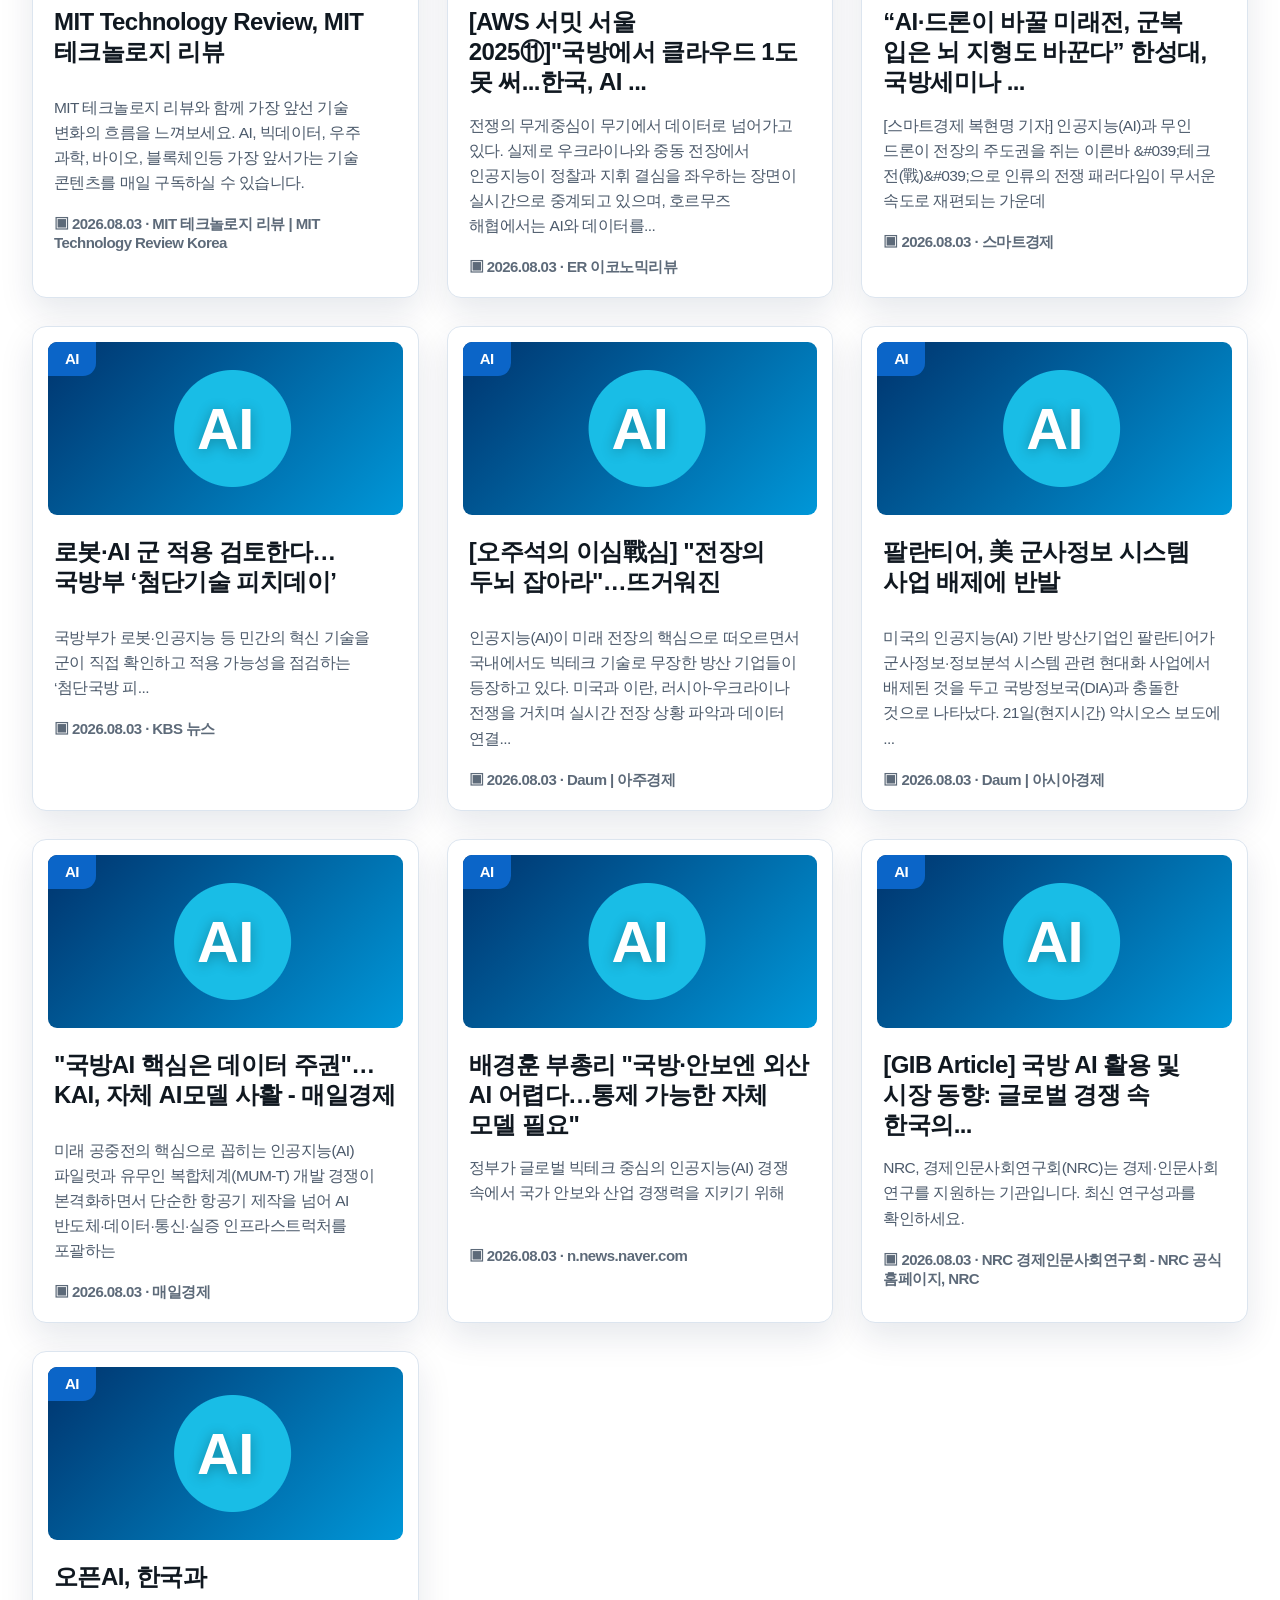
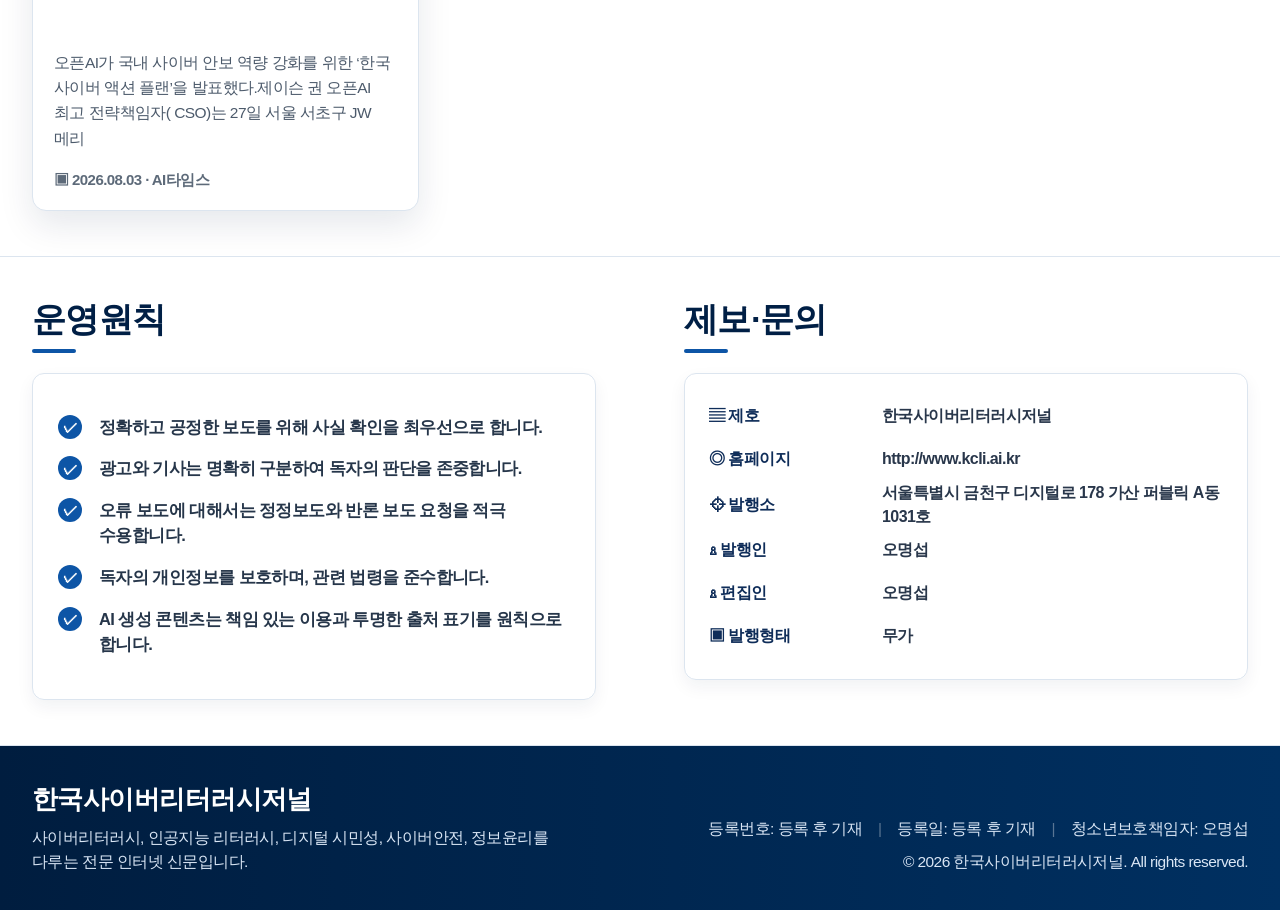
==== commit ce03c6f9: "Update articles from URL list" ====
--- a/index.html
+++ b/index.html
@@ -105,16 +105,16 @@
 
     <section id="articles" class="section"><div class="container"><div class="title-row"><h2>주요기사</h2><a class="more-link" href="data/daily-articles.json" target="_blank" rel="noopener noreferrer">업데이트 원문 ›</a></div><div class="article-grid">
       <!-- daily-articles:start -->
-      <article class="article-card"><a class="article-source" href="https://www.technologyreview.kr/" target="_blank" rel="noopener noreferrer"><div class="thumb ai"><span class="pill blue">AI</span><strong>AI</strong></div><div class="article-body"><h3>MIT Technology Review, MIT 테크놀로지 리뷰</h3><p>MIT 테크놀로지 리뷰와 함께 가장 앞선 기술 변화의 흐름을 느껴보세요. AI, 빅데이터, 우주 과학, 바이오, 블록체인등 가장 앞서가는 기술 콘텐츠를 매일 구독하실 수 있습니다.</p><time>▣ 2026.08.02 · MIT 테크놀로지 리뷰 | MIT Technology Review Korea</time></div></a></article>
-      <article class="article-card"><a class="article-source" href="https://www.econovill.com/news/articleView.html?idxno=740508" target="_blank" rel="noopener noreferrer"><div class="thumb ai"><span class="pill blue">AI</span><strong>AI</strong></div><div class="article-body"><h3>[AWS 서밋 서울 2025⑪]&quot;국방에서 클라우드 1도 못 써...한국, AI ...</h3><p>전쟁의 무게중심이 무기에서 데이터로 넘어가고 있다. 실제로 우크라이나와 중동 전장에서 인공지능이 정찰과 지휘 결심을 좌우하는 장면이 실시간으로 중계되고 있으며, 호르무즈 해협에서는 AI와 데이터를...</p><time>▣ 2026.08.02 · ER 이코노믹리뷰</time></div></a></article>
-      <article class="article-card"><a class="article-source" href="https://www.dailysmart.co.kr/news/articleView.html?idxno=124378" target="_blank" rel="noopener noreferrer"><div class="thumb ai"><span class="pill blue">AI</span><strong>AI</strong></div><div class="article-body"><h3>“AI·드론이 바꿀 미래전, 군복 입은 뇌 지형도 바꾼다” 한성대, 국방세미나 ...</h3><p>[스마트경제 복현명 기자] 인공지능(AI)과 무인 드론이 전장의 주도권을 쥐는 이른바 &amp;#039;테크 전(戰)&amp;#039;으로 인류의 전쟁 패러다임이 무서운 속도로 재편되는 가운데</p><time>▣ 2026.08.02 · 스마트경제</time></div></a></article>
-      <article class="article-card"><a class="article-source" href="https://news.kbs.co.kr/news/pc/view/view.do?ncd=8566882&amp;ref=A" target="_blank" rel="noopener noreferrer"><div class="thumb ai"><span class="pill blue">AI</span><strong>AI</strong></div><div class="article-body"><h3>로봇·AI 군 적용 검토한다…국방부 ‘첨단기술 피치데이’</h3><p>국방부가 로봇·인공지능 등 민간의 혁신 기술을 군이 직접 확인하고 적용 가능성을 점검하는 ‘첨단국방 피...</p><time>▣ 2026.08.02 · KBS 뉴스</time></div></a></article>
-      <article class="article-card"><a class="article-source" href="https://v.daum.net/v/20260521162939853" target="_blank" rel="noopener noreferrer"><div class="thumb ai"><span class="pill blue">AI</span><strong>AI</strong></div><div class="article-body"><h3>[오주석의 이심戰심] &quot;전장의 두뇌 잡아라&quot;…뜨거워진</h3><p>인공지능(AI)이 미래 전장의 핵심으로 떠오르면서 국내에서도 빅테크 기술로 무장한 방산 기업들이 등장하고 있다. 미국과 이란, 러시아-우크라이나 전쟁을 거치며 실시간 전장 상황 파악과 데이터 연결...</p><time>▣ 2026.08.02 · Daum | 아주경제</time></div></a></article>
-      <article class="article-card"><a class="article-source" href="https://v.daum.net/v/20260521222202431?shem=rimspwouoe" target="_blank" rel="noopener noreferrer"><div class="thumb ai"><span class="pill blue">AI</span><strong>AI</strong></div><div class="article-body"><h3>팔란티어, 美 군사정보 시스템 사업 배제에 반발</h3><p>미국의 인공지능(AI) 기반 방산기업인 팔란티어가 군사정보·정보분석 시스템 관련 현대화 사업에서 배제된 것을 두고 국방정보국(DIA)과 충돌한 것으로 나타났다. 21일(현지시간) 악시오스 보도에 ...</p><time>▣ 2026.08.02 · Daum | 아시아경제</time></div></a></article>
-      <article class="article-card"><a class="article-source" href="https://www.mk.co.kr/news/business/12057015" target="_blank" rel="noopener noreferrer"><div class="thumb ai"><span class="pill blue">AI</span><strong>AI</strong></div><div class="article-body"><h3>&quot;국방AI 핵심은 데이터 주권&quot;…KAI, 자체 AI모델 사활 - 매일경제</h3><p>미래 공중전의 핵심으로 꼽히는 인공지능(AI) 파일럿과 유무인 복합체계(MUM-T) 개발 경쟁이 본격화하면서 단순한 항공기 제작을 넘어 AI 반도체·데이터·통신·실증 인프라스트럭처를 포괄하는</p><time>▣ 2026.08.02 · 매일경제</time></div></a></article>
-      <article class="article-card"><a class="article-source" href="https://n.news.naver.com/article/092/0002424217?sid=105" target="_blank" rel="noopener noreferrer"><div class="thumb ai"><span class="pill blue">AI</span><strong>AI</strong></div><div class="article-body"><h3>배경훈 부총리 &quot;국방·안보엔 외산 AI 어렵다…통제 가능한 자체 모델 필요&quot;</h3><p>정부가 글로벌 빅테크 중심의 인공지능(AI) 경쟁 속에서 국가 안보와 산업 경쟁력을 지키기 위해</p><time>▣ 2026.08.02 · n.news.naver.com</time></div></a></article>
-      <article class="article-card"><a class="article-source" href="https://www.nrc.re.kr/board.es?mid=a12201000000&amp;bid=0008&amp;list_no=179783&amp;otp_id=&amp;act=view" target="_blank" rel="noopener noreferrer"><div class="thumb ai"><span class="pill blue">AI</span><strong>AI</strong></div><div class="article-body"><h3>[GIB Article] 국방 AI 활용 및 시장 동향: 글로벌 경쟁 속 한국의...</h3><p>NRC, 경제인문사회연구회(NRC)는 경제·인문사회 연구를 지원하는 기관입니다. 최신 연구성과를 확인하세요.</p><time>▣ 2026.08.02 ·  NRC 경제인문사회연구회 - NRC 공식 홈페이지, NRC</time></div></a></article>
-      <article class="article-card"><a class="article-source" href="https://share.google/OesnqpU5RliehtN1y" target="_blank" rel="noopener noreferrer"><div class="thumb ai"><span class="pill blue">AI</span><strong>AI</strong></div><div class="article-body"><h3>오픈AI, 한국과</h3><p>오픈AI가 국내 사이버 안보 역량 강화를 위한 ‘한국 사이버 액션 플랜’을 발표했다.제이슨 권 오픈AI 최고 전략책임자( CSO)는 27일 서울 서초구 JW 메리</p><time>▣ 2026.08.02 · AI타임스</time></div></a></article>
+      <article class="article-card"><a class="article-source" href="https://www.technologyreview.kr/" target="_blank" rel="noopener noreferrer"><div class="thumb ai"><span class="pill blue">AI</span><strong>AI</strong></div><div class="article-body"><h3>MIT Technology Review, MIT 테크놀로지 리뷰</h3><p>MIT 테크놀로지 리뷰와 함께 가장 앞선 기술 변화의 흐름을 느껴보세요. AI, 빅데이터, 우주 과학, 바이오, 블록체인등 가장 앞서가는 기술 콘텐츠를 매일 구독하실 수 있습니다.</p><time>▣ 2026.08.03 · MIT 테크놀로지 리뷰 | MIT Technology Review Korea</time></div></a></article>
+      <article class="article-card"><a class="article-source" href="https://www.econovill.com/news/articleView.html?idxno=740508" target="_blank" rel="noopener noreferrer"><div class="thumb ai"><span class="pill blue">AI</span><strong>AI</strong></div><div class="article-body"><h3>[AWS 서밋 서울 2025⑪]&quot;국방에서 클라우드 1도 못 써...한국, AI ...</h3><p>전쟁의 무게중심이 무기에서 데이터로 넘어가고 있다. 실제로 우크라이나와 중동 전장에서 인공지능이 정찰과 지휘 결심을 좌우하는 장면이 실시간으로 중계되고 있으며, 호르무즈 해협에서는 AI와 데이터를...</p><time>▣ 2026.08.03 · ER 이코노믹리뷰</time></div></a></article>
+      <article class="article-card"><a class="article-source" href="https://www.dailysmart.co.kr/news/articleView.html?idxno=124378" target="_blank" rel="noopener noreferrer"><div class="thumb ai"><span class="pill blue">AI</span><strong>AI</strong></div><div class="article-body"><h3>“AI·드론이 바꿀 미래전, 군복 입은 뇌 지형도 바꾼다” 한성대, 국방세미나 ...</h3><p>[스마트경제 복현명 기자] 인공지능(AI)과 무인 드론이 전장의 주도권을 쥐는 이른바 &amp;#039;테크 전(戰)&amp;#039;으로 인류의 전쟁 패러다임이 무서운 속도로 재편되는 가운데</p><time>▣ 2026.08.03 · 스마트경제</time></div></a></article>
+      <article class="article-card"><a class="article-source" href="https://news.kbs.co.kr/news/pc/view/view.do?ncd=8566882&amp;ref=A" target="_blank" rel="noopener noreferrer"><div class="thumb ai"><span class="pill blue">AI</span><strong>AI</strong></div><div class="article-body"><h3>로봇·AI 군 적용 검토한다…국방부 ‘첨단기술 피치데이’</h3><p>국방부가 로봇·인공지능 등 민간의 혁신 기술을 군이 직접 확인하고 적용 가능성을 점검하는 ‘첨단국방 피...</p><time>▣ 2026.08.03 · KBS 뉴스</time></div></a></article>
+      <article class="article-card"><a class="article-source" href="https://v.daum.net/v/20260521162939853" target="_blank" rel="noopener noreferrer"><div class="thumb ai"><span class="pill blue">AI</span><strong>AI</strong></div><div class="article-body"><h3>[오주석의 이심戰심] &quot;전장의 두뇌 잡아라&quot;…뜨거워진</h3><p>인공지능(AI)이 미래 전장의 핵심으로 떠오르면서 국내에서도 빅테크 기술로 무장한 방산 기업들이 등장하고 있다. 미국과 이란, 러시아-우크라이나 전쟁을 거치며 실시간 전장 상황 파악과 데이터 연결...</p><time>▣ 2026.08.03 · Daum | 아주경제</time></div></a></article>
+      <article class="article-card"><a class="article-source" href="https://v.daum.net/v/20260521222202431?shem=rimspwouoe" target="_blank" rel="noopener noreferrer"><div class="thumb ai"><span class="pill blue">AI</span><strong>AI</strong></div><div class="article-body"><h3>팔란티어, 美 군사정보 시스템 사업 배제에 반발</h3><p>미국의 인공지능(AI) 기반 방산기업인 팔란티어가 군사정보·정보분석 시스템 관련 현대화 사업에서 배제된 것을 두고 국방정보국(DIA)과 충돌한 것으로 나타났다. 21일(현지시간) 악시오스 보도에 ...</p><time>▣ 2026.08.03 · Daum | 아시아경제</time></div></a></article>
+      <article class="article-card"><a class="article-source" href="https://www.mk.co.kr/news/business/12057015" target="_blank" rel="noopener noreferrer"><div class="thumb ai"><span class="pill blue">AI</span><strong>AI</strong></div><div class="article-body"><h3>&quot;국방AI 핵심은 데이터 주권&quot;…KAI, 자체 AI모델 사활 - 매일경제</h3><p>미래 공중전의 핵심으로 꼽히는 인공지능(AI) 파일럿과 유무인 복합체계(MUM-T) 개발 경쟁이 본격화하면서 단순한 항공기 제작을 넘어 AI 반도체·데이터·통신·실증 인프라스트럭처를 포괄하는</p><time>▣ 2026.08.03 · 매일경제</time></div></a></article>
+      <article class="article-card"><a class="article-source" href="https://n.news.naver.com/article/092/0002424217?sid=105" target="_blank" rel="noopener noreferrer"><div class="thumb ai"><span class="pill blue">AI</span><strong>AI</strong></div><div class="article-body"><h3>배경훈 부총리 &quot;국방·안보엔 외산 AI 어렵다…통제 가능한 자체 모델 필요&quot;</h3><p>정부가 글로벌 빅테크 중심의 인공지능(AI) 경쟁 속에서 국가 안보와 산업 경쟁력을 지키기 위해</p><time>▣ 2026.08.03 · n.news.naver.com</time></div></a></article>
+      <article class="article-card"><a class="article-source" href="https://www.nrc.re.kr/board.es?mid=a12201000000&amp;bid=0008&amp;list_no=179783&amp;otp_id=&amp;act=view" target="_blank" rel="noopener noreferrer"><div class="thumb ai"><span class="pill blue">AI</span><strong>AI</strong></div><div class="article-body"><h3>[GIB Article] 국방 AI 활용 및 시장 동향: 글로벌 경쟁 속 한국의...</h3><p>NRC, 경제인문사회연구회(NRC)는 경제·인문사회 연구를 지원하는 기관입니다. 최신 연구성과를 확인하세요.</p><time>▣ 2026.08.03 ·  NRC 경제인문사회연구회 - NRC 공식 홈페이지, NRC</time></div></a></article>
+      <article class="article-card"><a class="article-source" href="https://share.google/OesnqpU5RliehtN1y" target="_blank" rel="noopener noreferrer"><div class="thumb ai"><span class="pill blue">AI</span><strong>AI</strong></div><div class="article-body"><h3>오픈AI, 한국과</h3><p>오픈AI가 국내 사이버 안보 역량 강화를 위한 ‘한국 사이버 액션 플랜’을 발표했다.제이슨 권 오픈AI 최고 전략책임자( CSO)는 27일 서울 서초구 JW 메리</p><time>▣ 2026.08.03 · AI타임스</time></div></a></article>
       <!-- daily-articles:end -->
     </div></div></section>
 
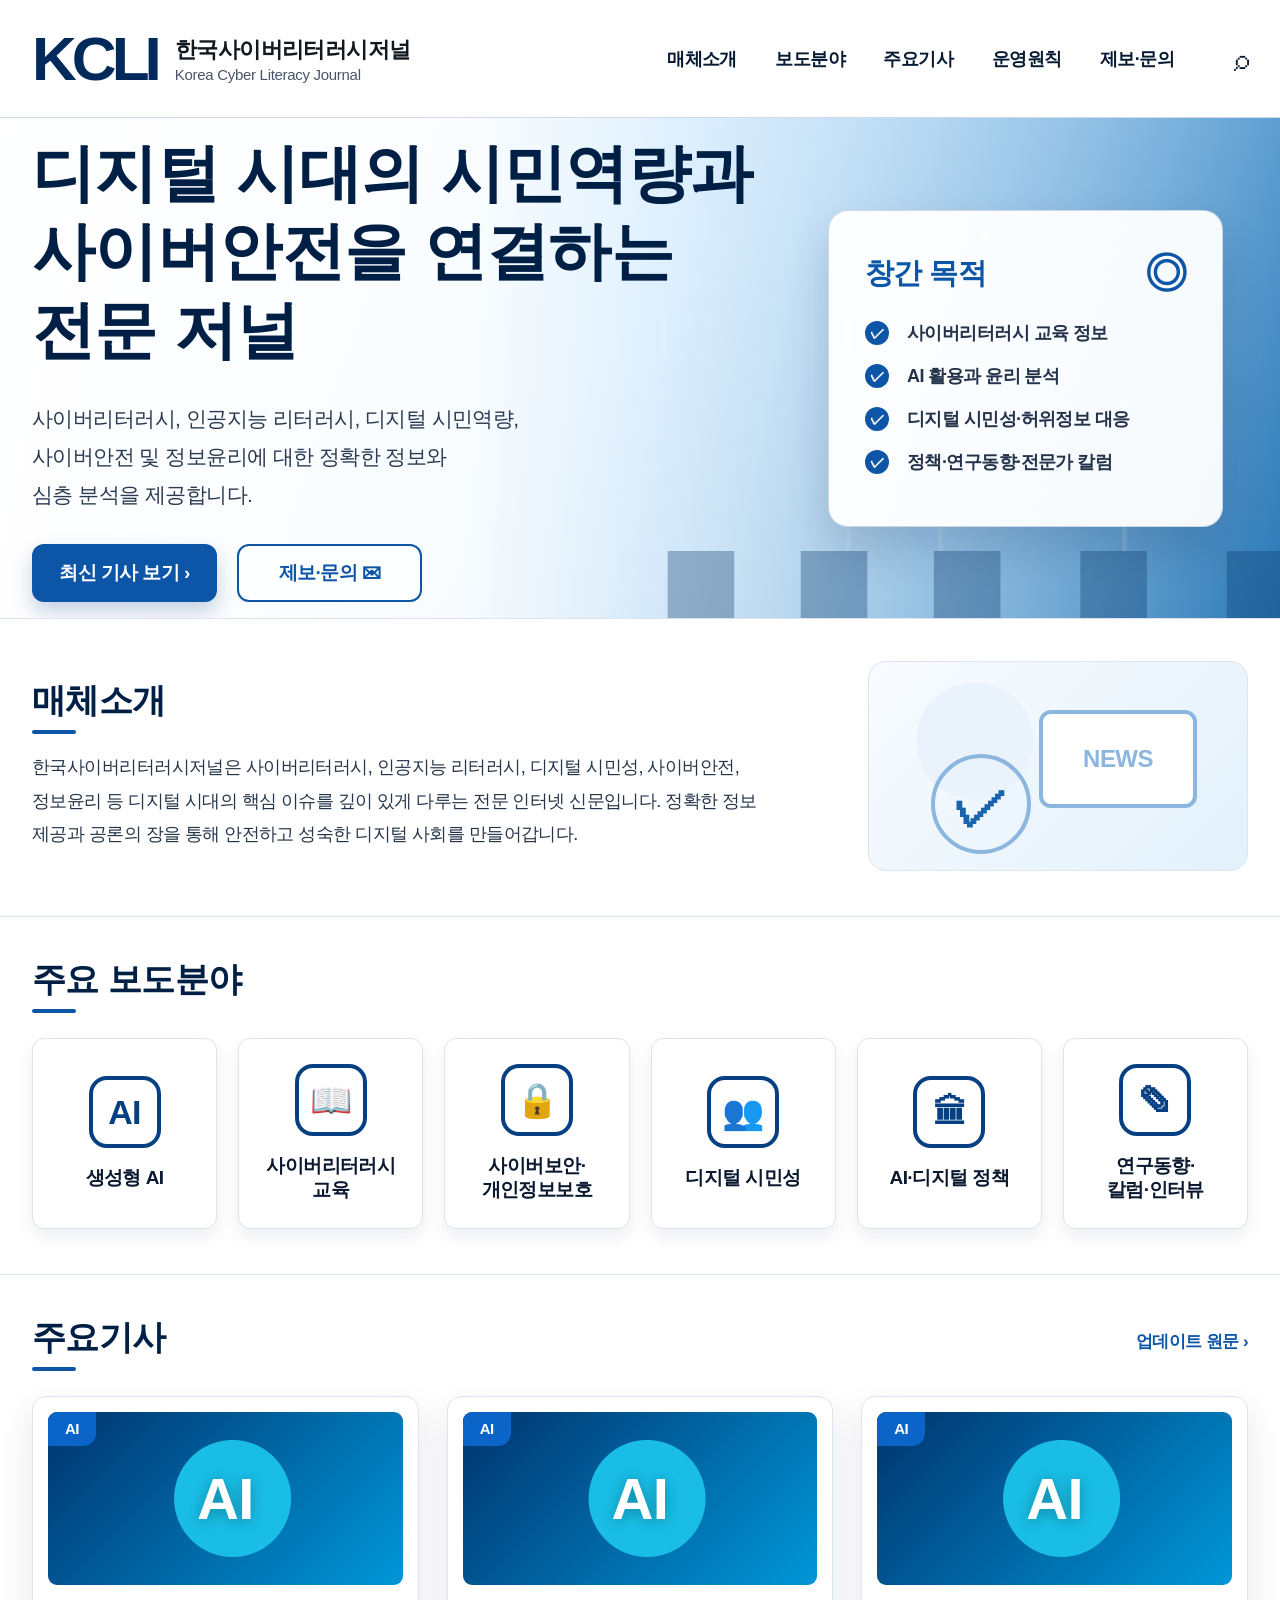
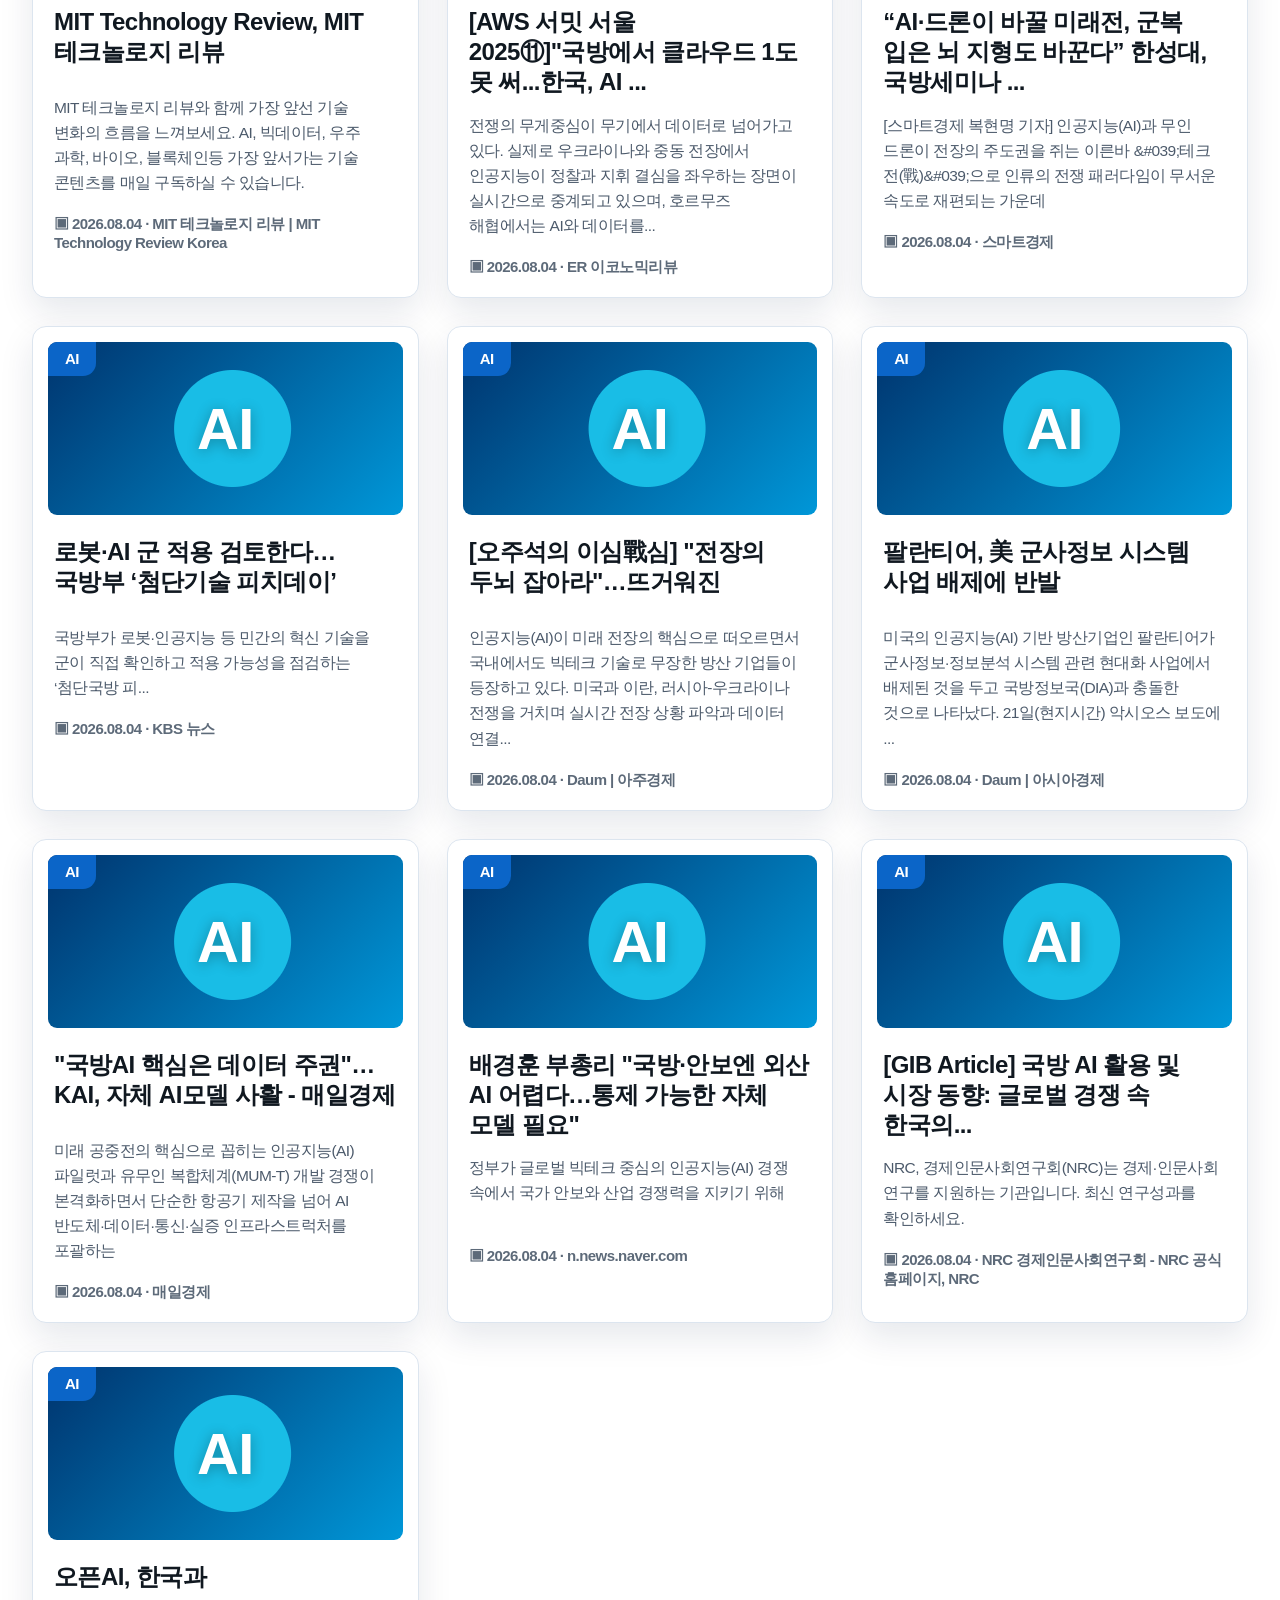
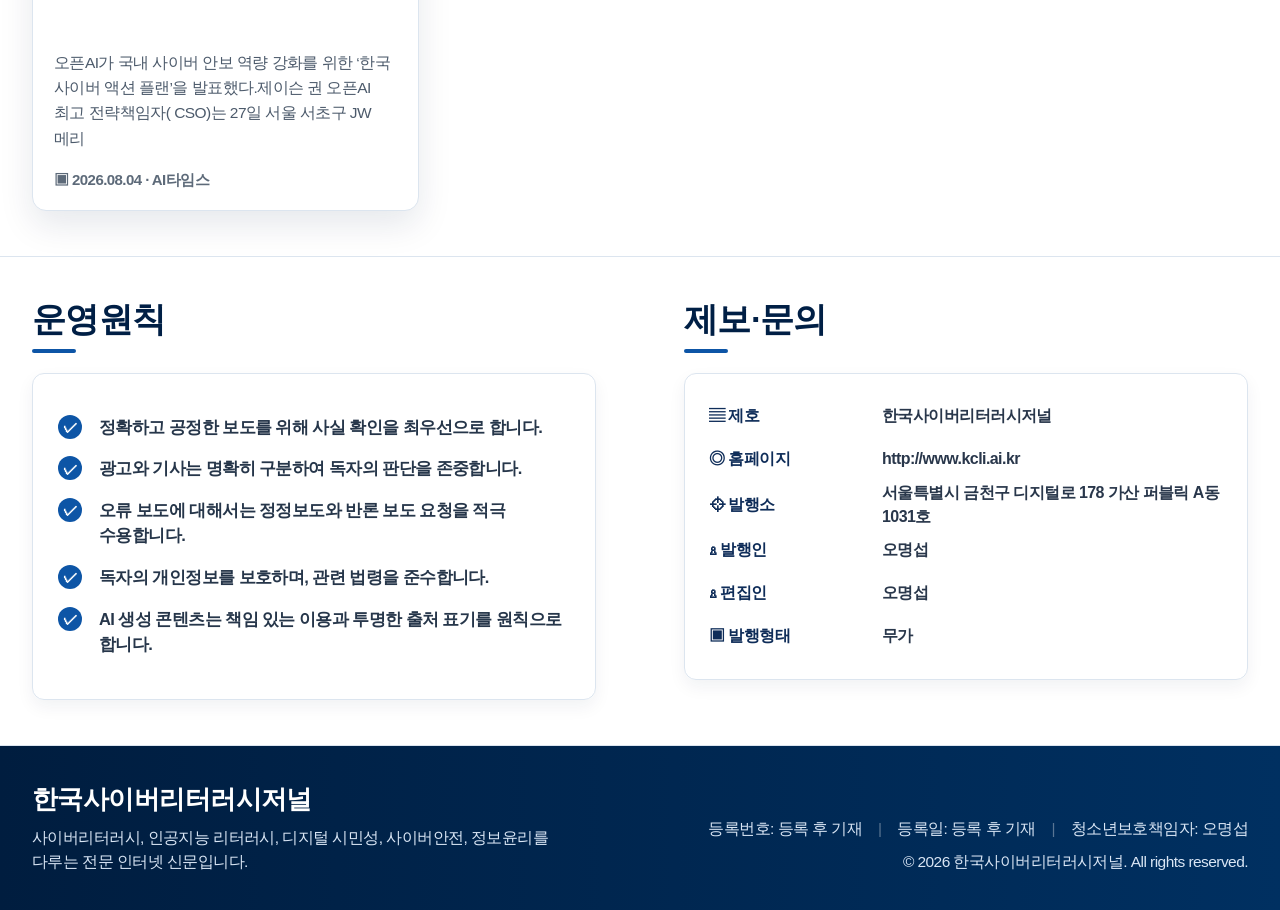
==== commit 8fc2d209: "Update articles from URL list" ====
--- a/index.html
+++ b/index.html
@@ -105,16 +105,16 @@
 
     <section id="articles" class="section"><div class="container"><div class="title-row"><h2>주요기사</h2><a class="more-link" href="data/daily-articles.json" target="_blank" rel="noopener noreferrer">업데이트 원문 ›</a></div><div class="article-grid">
       <!-- daily-articles:start -->
-      <article class="article-card"><a class="article-source" href="https://www.technologyreview.kr/" target="_blank" rel="noopener noreferrer"><div class="thumb ai"><span class="pill blue">AI</span><strong>AI</strong></div><div class="article-body"><h3>MIT Technology Review, MIT 테크놀로지 리뷰</h3><p>MIT 테크놀로지 리뷰와 함께 가장 앞선 기술 변화의 흐름을 느껴보세요. AI, 빅데이터, 우주 과학, 바이오, 블록체인등 가장 앞서가는 기술 콘텐츠를 매일 구독하실 수 있습니다.</p><time>▣ 2026.08.03 · MIT 테크놀로지 리뷰 | MIT Technology Review Korea</time></div></a></article>
-      <article class="article-card"><a class="article-source" href="https://www.econovill.com/news/articleView.html?idxno=740508" target="_blank" rel="noopener noreferrer"><div class="thumb ai"><span class="pill blue">AI</span><strong>AI</strong></div><div class="article-body"><h3>[AWS 서밋 서울 2025⑪]&quot;국방에서 클라우드 1도 못 써...한국, AI ...</h3><p>전쟁의 무게중심이 무기에서 데이터로 넘어가고 있다. 실제로 우크라이나와 중동 전장에서 인공지능이 정찰과 지휘 결심을 좌우하는 장면이 실시간으로 중계되고 있으며, 호르무즈 해협에서는 AI와 데이터를...</p><time>▣ 2026.08.03 · ER 이코노믹리뷰</time></div></a></article>
-      <article class="article-card"><a class="article-source" href="https://www.dailysmart.co.kr/news/articleView.html?idxno=124378" target="_blank" rel="noopener noreferrer"><div class="thumb ai"><span class="pill blue">AI</span><strong>AI</strong></div><div class="article-body"><h3>“AI·드론이 바꿀 미래전, 군복 입은 뇌 지형도 바꾼다” 한성대, 국방세미나 ...</h3><p>[스마트경제 복현명 기자] 인공지능(AI)과 무인 드론이 전장의 주도권을 쥐는 이른바 &amp;#039;테크 전(戰)&amp;#039;으로 인류의 전쟁 패러다임이 무서운 속도로 재편되는 가운데</p><time>▣ 2026.08.03 · 스마트경제</time></div></a></article>
-      <article class="article-card"><a class="article-source" href="https://news.kbs.co.kr/news/pc/view/view.do?ncd=8566882&amp;ref=A" target="_blank" rel="noopener noreferrer"><div class="thumb ai"><span class="pill blue">AI</span><strong>AI</strong></div><div class="article-body"><h3>로봇·AI 군 적용 검토한다…국방부 ‘첨단기술 피치데이’</h3><p>국방부가 로봇·인공지능 등 민간의 혁신 기술을 군이 직접 확인하고 적용 가능성을 점검하는 ‘첨단국방 피...</p><time>▣ 2026.08.03 · KBS 뉴스</time></div></a></article>
-      <article class="article-card"><a class="article-source" href="https://v.daum.net/v/20260521162939853" target="_blank" rel="noopener noreferrer"><div class="thumb ai"><span class="pill blue">AI</span><strong>AI</strong></div><div class="article-body"><h3>[오주석의 이심戰심] &quot;전장의 두뇌 잡아라&quot;…뜨거워진</h3><p>인공지능(AI)이 미래 전장의 핵심으로 떠오르면서 국내에서도 빅테크 기술로 무장한 방산 기업들이 등장하고 있다. 미국과 이란, 러시아-우크라이나 전쟁을 거치며 실시간 전장 상황 파악과 데이터 연결...</p><time>▣ 2026.08.03 · Daum | 아주경제</time></div></a></article>
-      <article class="article-card"><a class="article-source" href="https://v.daum.net/v/20260521222202431?shem=rimspwouoe" target="_blank" rel="noopener noreferrer"><div class="thumb ai"><span class="pill blue">AI</span><strong>AI</strong></div><div class="article-body"><h3>팔란티어, 美 군사정보 시스템 사업 배제에 반발</h3><p>미국의 인공지능(AI) 기반 방산기업인 팔란티어가 군사정보·정보분석 시스템 관련 현대화 사업에서 배제된 것을 두고 국방정보국(DIA)과 충돌한 것으로 나타났다. 21일(현지시간) 악시오스 보도에 ...</p><time>▣ 2026.08.03 · Daum | 아시아경제</time></div></a></article>
-      <article class="article-card"><a class="article-source" href="https://www.mk.co.kr/news/business/12057015" target="_blank" rel="noopener noreferrer"><div class="thumb ai"><span class="pill blue">AI</span><strong>AI</strong></div><div class="article-body"><h3>&quot;국방AI 핵심은 데이터 주권&quot;…KAI, 자체 AI모델 사활 - 매일경제</h3><p>미래 공중전의 핵심으로 꼽히는 인공지능(AI) 파일럿과 유무인 복합체계(MUM-T) 개발 경쟁이 본격화하면서 단순한 항공기 제작을 넘어 AI 반도체·데이터·통신·실증 인프라스트럭처를 포괄하는</p><time>▣ 2026.08.03 · 매일경제</time></div></a></article>
-      <article class="article-card"><a class="article-source" href="https://n.news.naver.com/article/092/0002424217?sid=105" target="_blank" rel="noopener noreferrer"><div class="thumb ai"><span class="pill blue">AI</span><strong>AI</strong></div><div class="article-body"><h3>배경훈 부총리 &quot;국방·안보엔 외산 AI 어렵다…통제 가능한 자체 모델 필요&quot;</h3><p>정부가 글로벌 빅테크 중심의 인공지능(AI) 경쟁 속에서 국가 안보와 산업 경쟁력을 지키기 위해</p><time>▣ 2026.08.03 · n.news.naver.com</time></div></a></article>
-      <article class="article-card"><a class="article-source" href="https://www.nrc.re.kr/board.es?mid=a12201000000&amp;bid=0008&amp;list_no=179783&amp;otp_id=&amp;act=view" target="_blank" rel="noopener noreferrer"><div class="thumb ai"><span class="pill blue">AI</span><strong>AI</strong></div><div class="article-body"><h3>[GIB Article] 국방 AI 활용 및 시장 동향: 글로벌 경쟁 속 한국의...</h3><p>NRC, 경제인문사회연구회(NRC)는 경제·인문사회 연구를 지원하는 기관입니다. 최신 연구성과를 확인하세요.</p><time>▣ 2026.08.03 ·  NRC 경제인문사회연구회 - NRC 공식 홈페이지, NRC</time></div></a></article>
-      <article class="article-card"><a class="article-source" href="https://share.google/OesnqpU5RliehtN1y" target="_blank" rel="noopener noreferrer"><div class="thumb ai"><span class="pill blue">AI</span><strong>AI</strong></div><div class="article-body"><h3>오픈AI, 한국과</h3><p>오픈AI가 국내 사이버 안보 역량 강화를 위한 ‘한국 사이버 액션 플랜’을 발표했다.제이슨 권 오픈AI 최고 전략책임자( CSO)는 27일 서울 서초구 JW 메리</p><time>▣ 2026.08.03 · AI타임스</time></div></a></article>
+      <article class="article-card"><a class="article-source" href="https://www.technologyreview.kr/" target="_blank" rel="noopener noreferrer"><div class="thumb ai"><span class="pill blue">AI</span><strong>AI</strong></div><div class="article-body"><h3>MIT Technology Review, MIT 테크놀로지 리뷰</h3><p>MIT 테크놀로지 리뷰와 함께 가장 앞선 기술 변화의 흐름을 느껴보세요. AI, 빅데이터, 우주 과학, 바이오, 블록체인등 가장 앞서가는 기술 콘텐츠를 매일 구독하실 수 있습니다.</p><time>▣ 2026.08.04 · MIT 테크놀로지 리뷰 | MIT Technology Review Korea</time></div></a></article>
+      <article class="article-card"><a class="article-source" href="https://www.econovill.com/news/articleView.html?idxno=740508" target="_blank" rel="noopener noreferrer"><div class="thumb ai"><span class="pill blue">AI</span><strong>AI</strong></div><div class="article-body"><h3>[AWS 서밋 서울 2025⑪]&quot;국방에서 클라우드 1도 못 써...한국, AI ...</h3><p>전쟁의 무게중심이 무기에서 데이터로 넘어가고 있다. 실제로 우크라이나와 중동 전장에서 인공지능이 정찰과 지휘 결심을 좌우하는 장면이 실시간으로 중계되고 있으며, 호르무즈 해협에서는 AI와 데이터를...</p><time>▣ 2026.08.04 · ER 이코노믹리뷰</time></div></a></article>
+      <article class="article-card"><a class="article-source" href="https://www.dailysmart.co.kr/news/articleView.html?idxno=124378" target="_blank" rel="noopener noreferrer"><div class="thumb ai"><span class="pill blue">AI</span><strong>AI</strong></div><div class="article-body"><h3>“AI·드론이 바꿀 미래전, 군복 입은 뇌 지형도 바꾼다” 한성대, 국방세미나 ...</h3><p>[스마트경제 복현명 기자] 인공지능(AI)과 무인 드론이 전장의 주도권을 쥐는 이른바 &amp;#039;테크 전(戰)&amp;#039;으로 인류의 전쟁 패러다임이 무서운 속도로 재편되는 가운데</p><time>▣ 2026.08.04 · 스마트경제</time></div></a></article>
+      <article class="article-card"><a class="article-source" href="https://news.kbs.co.kr/news/pc/view/view.do?ncd=8566882&amp;ref=A" target="_blank" rel="noopener noreferrer"><div class="thumb ai"><span class="pill blue">AI</span><strong>AI</strong></div><div class="article-body"><h3>로봇·AI 군 적용 검토한다…국방부 ‘첨단기술 피치데이’</h3><p>국방부가 로봇·인공지능 등 민간의 혁신 기술을 군이 직접 확인하고 적용 가능성을 점검하는 ‘첨단국방 피...</p><time>▣ 2026.08.04 · KBS 뉴스</time></div></a></article>
+      <article class="article-card"><a class="article-source" href="https://v.daum.net/v/20260521162939853" target="_blank" rel="noopener noreferrer"><div class="thumb ai"><span class="pill blue">AI</span><strong>AI</strong></div><div class="article-body"><h3>[오주석의 이심戰심] &quot;전장의 두뇌 잡아라&quot;…뜨거워진</h3><p>인공지능(AI)이 미래 전장의 핵심으로 떠오르면서 국내에서도 빅테크 기술로 무장한 방산 기업들이 등장하고 있다. 미국과 이란, 러시아-우크라이나 전쟁을 거치며 실시간 전장 상황 파악과 데이터 연결...</p><time>▣ 2026.08.04 · Daum | 아주경제</time></div></a></article>
+      <article class="article-card"><a class="article-source" href="https://v.daum.net/v/20260521222202431?shem=rimspwouoe" target="_blank" rel="noopener noreferrer"><div class="thumb ai"><span class="pill blue">AI</span><strong>AI</strong></div><div class="article-body"><h3>팔란티어, 美 군사정보 시스템 사업 배제에 반발</h3><p>미국의 인공지능(AI) 기반 방산기업인 팔란티어가 군사정보·정보분석 시스템 관련 현대화 사업에서 배제된 것을 두고 국방정보국(DIA)과 충돌한 것으로 나타났다. 21일(현지시간) 악시오스 보도에 ...</p><time>▣ 2026.08.04 · Daum | 아시아경제</time></div></a></article>
+      <article class="article-card"><a class="article-source" href="https://www.mk.co.kr/news/business/12057015" target="_blank" rel="noopener noreferrer"><div class="thumb ai"><span class="pill blue">AI</span><strong>AI</strong></div><div class="article-body"><h3>&quot;국방AI 핵심은 데이터 주권&quot;…KAI, 자체 AI모델 사활 - 매일경제</h3><p>미래 공중전의 핵심으로 꼽히는 인공지능(AI) 파일럿과 유무인 복합체계(MUM-T) 개발 경쟁이 본격화하면서 단순한 항공기 제작을 넘어 AI 반도체·데이터·통신·실증 인프라스트럭처를 포괄하는</p><time>▣ 2026.08.04 · 매일경제</time></div></a></article>
+      <article class="article-card"><a class="article-source" href="https://n.news.naver.com/article/092/0002424217?sid=105" target="_blank" rel="noopener noreferrer"><div class="thumb ai"><span class="pill blue">AI</span><strong>AI</strong></div><div class="article-body"><h3>배경훈 부총리 &quot;국방·안보엔 외산 AI 어렵다…통제 가능한 자체 모델 필요&quot;</h3><p>정부가 글로벌 빅테크 중심의 인공지능(AI) 경쟁 속에서 국가 안보와 산업 경쟁력을 지키기 위해</p><time>▣ 2026.08.04 · n.news.naver.com</time></div></a></article>
+      <article class="article-card"><a class="article-source" href="https://www.nrc.re.kr/board.es?mid=a12201000000&amp;bid=0008&amp;list_no=179783&amp;otp_id=&amp;act=view" target="_blank" rel="noopener noreferrer"><div class="thumb ai"><span class="pill blue">AI</span><strong>AI</strong></div><div class="article-body"><h3>[GIB Article] 국방 AI 활용 및 시장 동향: 글로벌 경쟁 속 한국의...</h3><p>NRC, 경제인문사회연구회(NRC)는 경제·인문사회 연구를 지원하는 기관입니다. 최신 연구성과를 확인하세요.</p><time>▣ 2026.08.04 ·  NRC 경제인문사회연구회 - NRC 공식 홈페이지, NRC</time></div></a></article>
+      <article class="article-card"><a class="article-source" href="https://share.google/OesnqpU5RliehtN1y" target="_blank" rel="noopener noreferrer"><div class="thumb ai"><span class="pill blue">AI</span><strong>AI</strong></div><div class="article-body"><h3>오픈AI, 한국과</h3><p>오픈AI가 국내 사이버 안보 역량 강화를 위한 ‘한국 사이버 액션 플랜’을 발표했다.제이슨 권 오픈AI 최고 전략책임자( CSO)는 27일 서울 서초구 JW 메리</p><time>▣ 2026.08.04 · AI타임스</time></div></a></article>
       <!-- daily-articles:end -->
     </div></div></section>
 
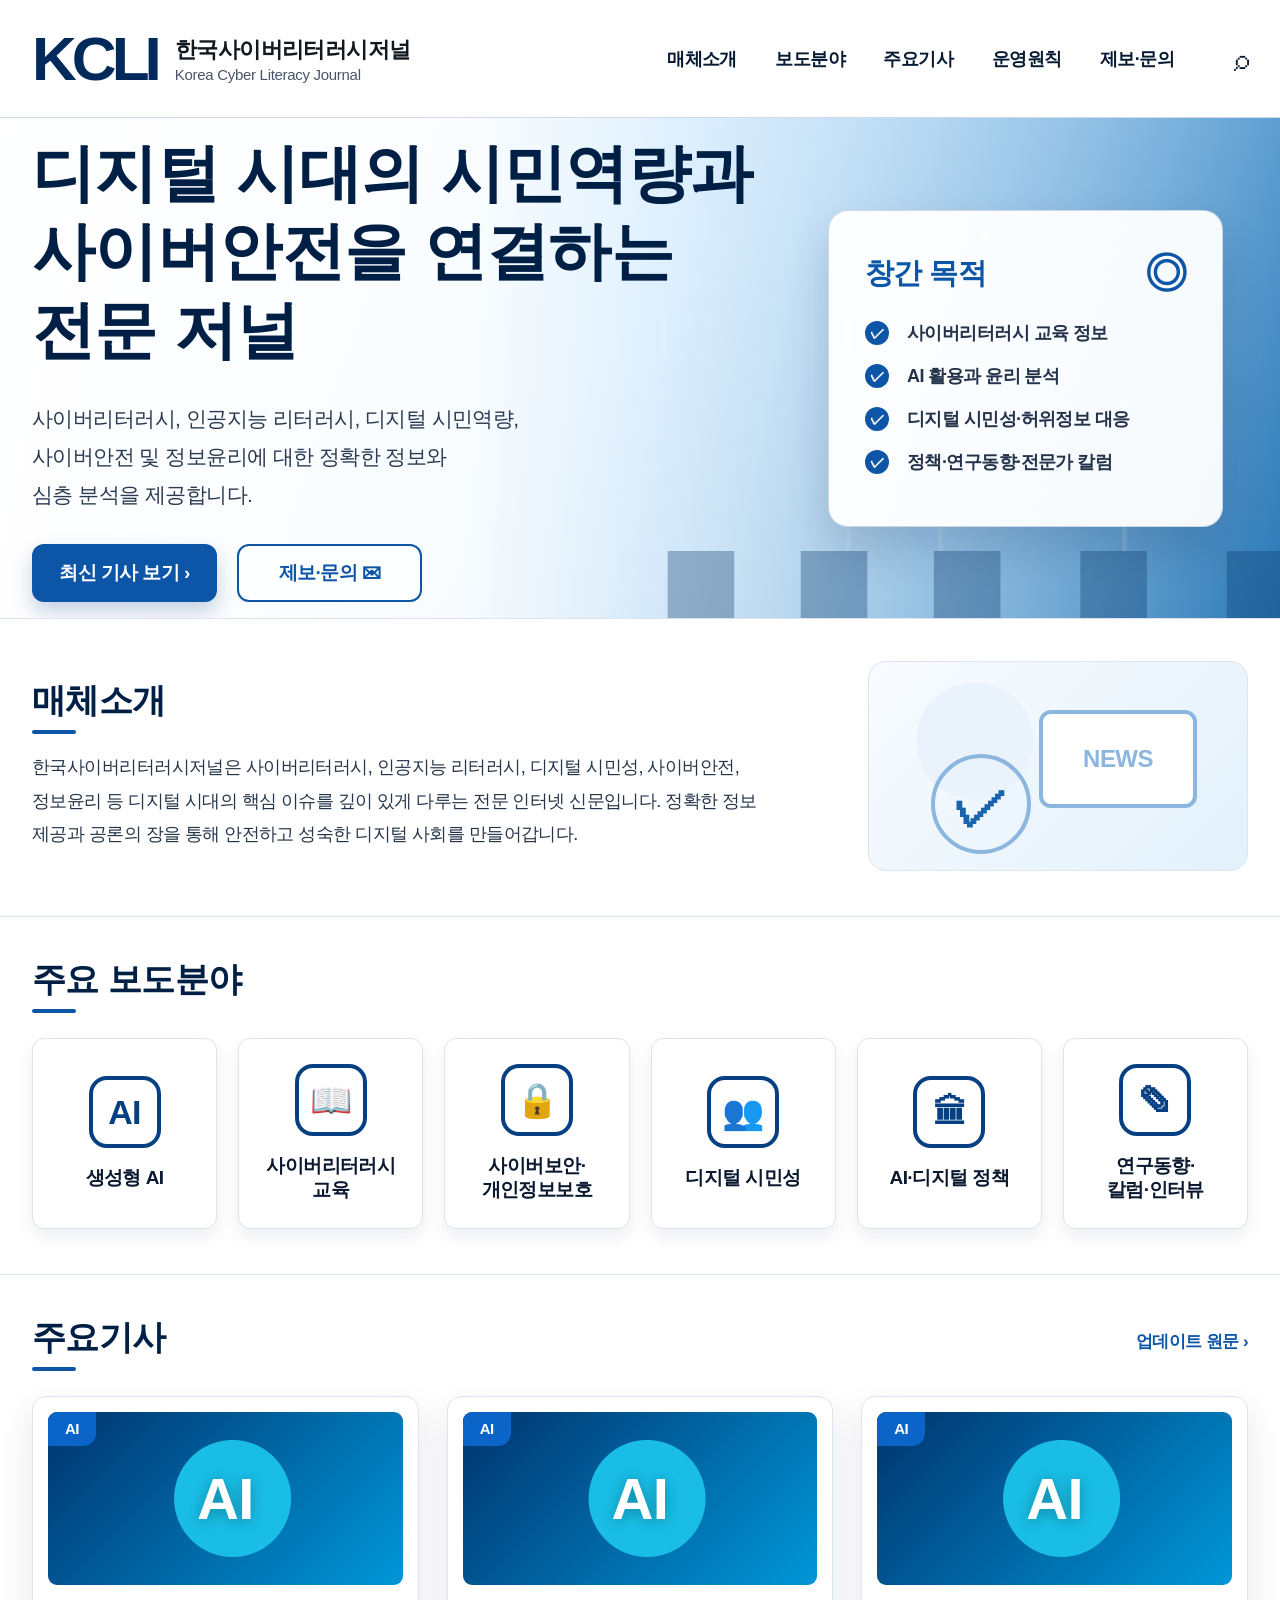
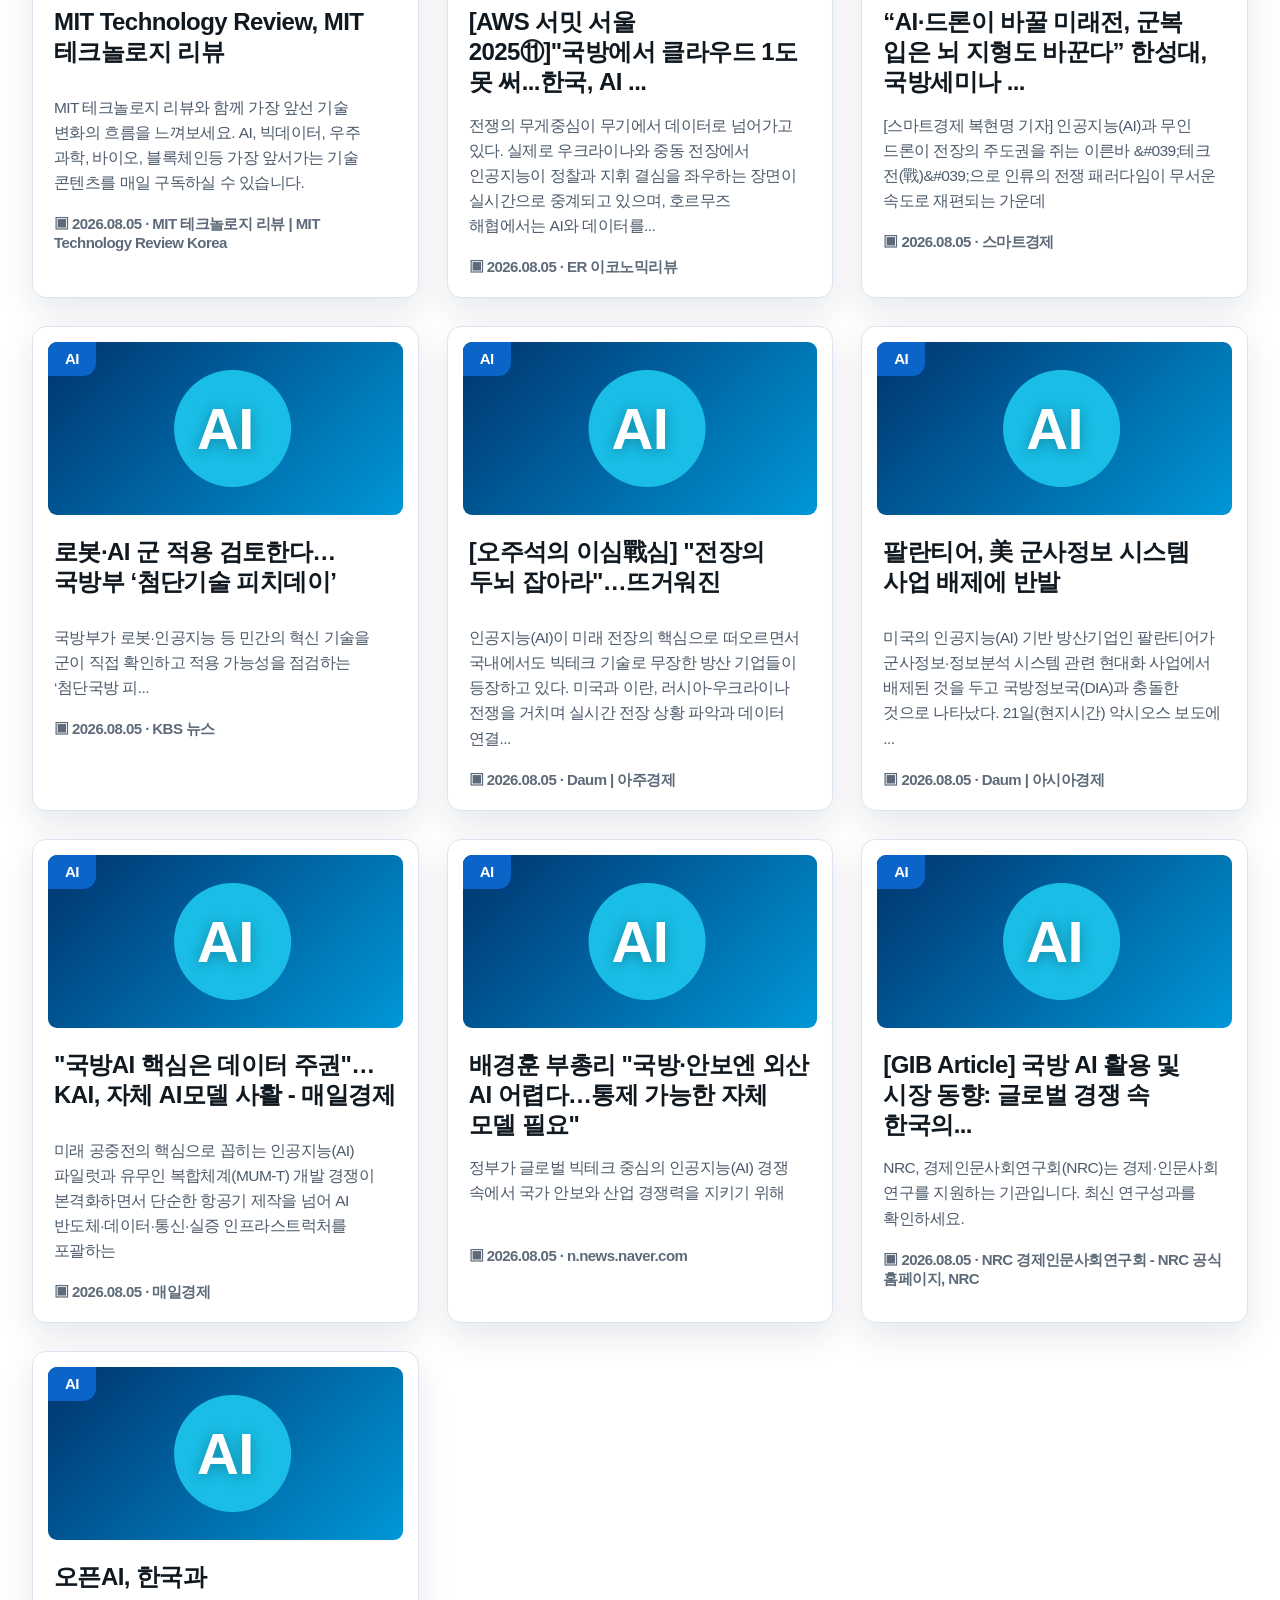
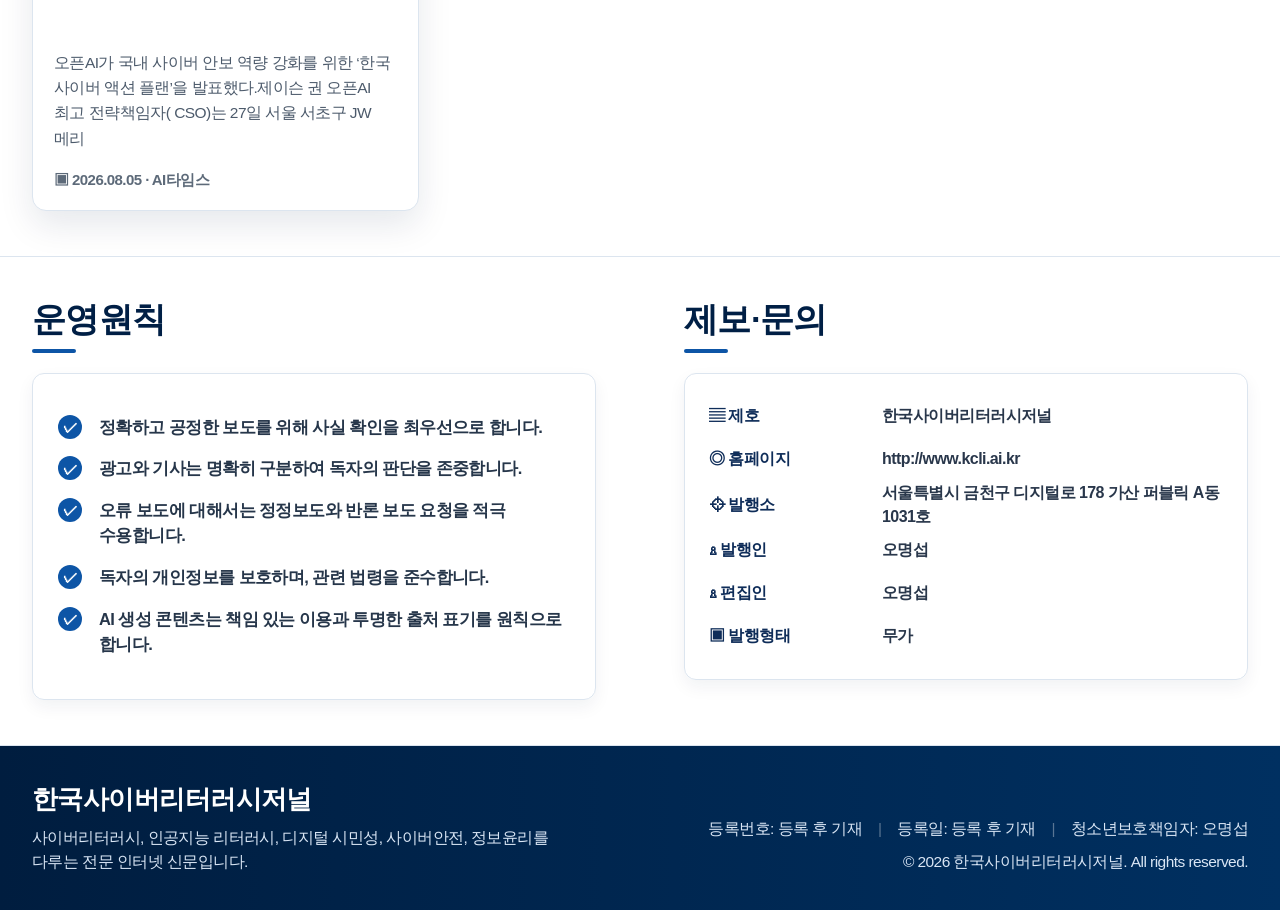
==== commit d7cd932a: "Update articles from URL list" ====
--- a/index.html
+++ b/index.html
@@ -105,16 +105,16 @@
 
     <section id="articles" class="section"><div class="container"><div class="title-row"><h2>주요기사</h2><a class="more-link" href="data/daily-articles.json" target="_blank" rel="noopener noreferrer">업데이트 원문 ›</a></div><div class="article-grid">
       <!-- daily-articles:start -->
-      <article class="article-card"><a class="article-source" href="https://www.technologyreview.kr/" target="_blank" rel="noopener noreferrer"><div class="thumb ai"><span class="pill blue">AI</span><strong>AI</strong></div><div class="article-body"><h3>MIT Technology Review, MIT 테크놀로지 리뷰</h3><p>MIT 테크놀로지 리뷰와 함께 가장 앞선 기술 변화의 흐름을 느껴보세요. AI, 빅데이터, 우주 과학, 바이오, 블록체인등 가장 앞서가는 기술 콘텐츠를 매일 구독하실 수 있습니다.</p><time>▣ 2026.08.04 · MIT 테크놀로지 리뷰 | MIT Technology Review Korea</time></div></a></article>
-      <article class="article-card"><a class="article-source" href="https://www.econovill.com/news/articleView.html?idxno=740508" target="_blank" rel="noopener noreferrer"><div class="thumb ai"><span class="pill blue">AI</span><strong>AI</strong></div><div class="article-body"><h3>[AWS 서밋 서울 2025⑪]&quot;국방에서 클라우드 1도 못 써...한국, AI ...</h3><p>전쟁의 무게중심이 무기에서 데이터로 넘어가고 있다. 실제로 우크라이나와 중동 전장에서 인공지능이 정찰과 지휘 결심을 좌우하는 장면이 실시간으로 중계되고 있으며, 호르무즈 해협에서는 AI와 데이터를...</p><time>▣ 2026.08.04 · ER 이코노믹리뷰</time></div></a></article>
-      <article class="article-card"><a class="article-source" href="https://www.dailysmart.co.kr/news/articleView.html?idxno=124378" target="_blank" rel="noopener noreferrer"><div class="thumb ai"><span class="pill blue">AI</span><strong>AI</strong></div><div class="article-body"><h3>“AI·드론이 바꿀 미래전, 군복 입은 뇌 지형도 바꾼다” 한성대, 국방세미나 ...</h3><p>[스마트경제 복현명 기자] 인공지능(AI)과 무인 드론이 전장의 주도권을 쥐는 이른바 &amp;#039;테크 전(戰)&amp;#039;으로 인류의 전쟁 패러다임이 무서운 속도로 재편되는 가운데</p><time>▣ 2026.08.04 · 스마트경제</time></div></a></article>
-      <article class="article-card"><a class="article-source" href="https://news.kbs.co.kr/news/pc/view/view.do?ncd=8566882&amp;ref=A" target="_blank" rel="noopener noreferrer"><div class="thumb ai"><span class="pill blue">AI</span><strong>AI</strong></div><div class="article-body"><h3>로봇·AI 군 적용 검토한다…국방부 ‘첨단기술 피치데이’</h3><p>국방부가 로봇·인공지능 등 민간의 혁신 기술을 군이 직접 확인하고 적용 가능성을 점검하는 ‘첨단국방 피...</p><time>▣ 2026.08.04 · KBS 뉴스</time></div></a></article>
-      <article class="article-card"><a class="article-source" href="https://v.daum.net/v/20260521162939853" target="_blank" rel="noopener noreferrer"><div class="thumb ai"><span class="pill blue">AI</span><strong>AI</strong></div><div class="article-body"><h3>[오주석의 이심戰심] &quot;전장의 두뇌 잡아라&quot;…뜨거워진</h3><p>인공지능(AI)이 미래 전장의 핵심으로 떠오르면서 국내에서도 빅테크 기술로 무장한 방산 기업들이 등장하고 있다. 미국과 이란, 러시아-우크라이나 전쟁을 거치며 실시간 전장 상황 파악과 데이터 연결...</p><time>▣ 2026.08.04 · Daum | 아주경제</time></div></a></article>
-      <article class="article-card"><a class="article-source" href="https://v.daum.net/v/20260521222202431?shem=rimspwouoe" target="_blank" rel="noopener noreferrer"><div class="thumb ai"><span class="pill blue">AI</span><strong>AI</strong></div><div class="article-body"><h3>팔란티어, 美 군사정보 시스템 사업 배제에 반발</h3><p>미국의 인공지능(AI) 기반 방산기업인 팔란티어가 군사정보·정보분석 시스템 관련 현대화 사업에서 배제된 것을 두고 국방정보국(DIA)과 충돌한 것으로 나타났다. 21일(현지시간) 악시오스 보도에 ...</p><time>▣ 2026.08.04 · Daum | 아시아경제</time></div></a></article>
-      <article class="article-card"><a class="article-source" href="https://www.mk.co.kr/news/business/12057015" target="_blank" rel="noopener noreferrer"><div class="thumb ai"><span class="pill blue">AI</span><strong>AI</strong></div><div class="article-body"><h3>&quot;국방AI 핵심은 데이터 주권&quot;…KAI, 자체 AI모델 사활 - 매일경제</h3><p>미래 공중전의 핵심으로 꼽히는 인공지능(AI) 파일럿과 유무인 복합체계(MUM-T) 개발 경쟁이 본격화하면서 단순한 항공기 제작을 넘어 AI 반도체·데이터·통신·실증 인프라스트럭처를 포괄하는</p><time>▣ 2026.08.04 · 매일경제</time></div></a></article>
-      <article class="article-card"><a class="article-source" href="https://n.news.naver.com/article/092/0002424217?sid=105" target="_blank" rel="noopener noreferrer"><div class="thumb ai"><span class="pill blue">AI</span><strong>AI</strong></div><div class="article-body"><h3>배경훈 부총리 &quot;국방·안보엔 외산 AI 어렵다…통제 가능한 자체 모델 필요&quot;</h3><p>정부가 글로벌 빅테크 중심의 인공지능(AI) 경쟁 속에서 국가 안보와 산업 경쟁력을 지키기 위해</p><time>▣ 2026.08.04 · n.news.naver.com</time></div></a></article>
-      <article class="article-card"><a class="article-source" href="https://www.nrc.re.kr/board.es?mid=a12201000000&amp;bid=0008&amp;list_no=179783&amp;otp_id=&amp;act=view" target="_blank" rel="noopener noreferrer"><div class="thumb ai"><span class="pill blue">AI</span><strong>AI</strong></div><div class="article-body"><h3>[GIB Article] 국방 AI 활용 및 시장 동향: 글로벌 경쟁 속 한국의...</h3><p>NRC, 경제인문사회연구회(NRC)는 경제·인문사회 연구를 지원하는 기관입니다. 최신 연구성과를 확인하세요.</p><time>▣ 2026.08.04 ·  NRC 경제인문사회연구회 - NRC 공식 홈페이지, NRC</time></div></a></article>
-      <article class="article-card"><a class="article-source" href="https://share.google/OesnqpU5RliehtN1y" target="_blank" rel="noopener noreferrer"><div class="thumb ai"><span class="pill blue">AI</span><strong>AI</strong></div><div class="article-body"><h3>오픈AI, 한국과</h3><p>오픈AI가 국내 사이버 안보 역량 강화를 위한 ‘한국 사이버 액션 플랜’을 발표했다.제이슨 권 오픈AI 최고 전략책임자( CSO)는 27일 서울 서초구 JW 메리</p><time>▣ 2026.08.04 · AI타임스</time></div></a></article>
+      <article class="article-card"><a class="article-source" href="https://www.technologyreview.kr/" target="_blank" rel="noopener noreferrer"><div class="thumb ai"><span class="pill blue">AI</span><strong>AI</strong></div><div class="article-body"><h3>MIT Technology Review, MIT 테크놀로지 리뷰</h3><p>MIT 테크놀로지 리뷰와 함께 가장 앞선 기술 변화의 흐름을 느껴보세요. AI, 빅데이터, 우주 과학, 바이오, 블록체인등 가장 앞서가는 기술 콘텐츠를 매일 구독하실 수 있습니다.</p><time>▣ 2026.08.05 · MIT 테크놀로지 리뷰 | MIT Technology Review Korea</time></div></a></article>
+      <article class="article-card"><a class="article-source" href="https://www.econovill.com/news/articleView.html?idxno=740508" target="_blank" rel="noopener noreferrer"><div class="thumb ai"><span class="pill blue">AI</span><strong>AI</strong></div><div class="article-body"><h3>[AWS 서밋 서울 2025⑪]&quot;국방에서 클라우드 1도 못 써...한국, AI ...</h3><p>전쟁의 무게중심이 무기에서 데이터로 넘어가고 있다. 실제로 우크라이나와 중동 전장에서 인공지능이 정찰과 지휘 결심을 좌우하는 장면이 실시간으로 중계되고 있으며, 호르무즈 해협에서는 AI와 데이터를...</p><time>▣ 2026.08.05 · ER 이코노믹리뷰</time></div></a></article>
+      <article class="article-card"><a class="article-source" href="https://www.dailysmart.co.kr/news/articleView.html?idxno=124378" target="_blank" rel="noopener noreferrer"><div class="thumb ai"><span class="pill blue">AI</span><strong>AI</strong></div><div class="article-body"><h3>“AI·드론이 바꿀 미래전, 군복 입은 뇌 지형도 바꾼다” 한성대, 국방세미나 ...</h3><p>[스마트경제 복현명 기자] 인공지능(AI)과 무인 드론이 전장의 주도권을 쥐는 이른바 &amp;#039;테크 전(戰)&amp;#039;으로 인류의 전쟁 패러다임이 무서운 속도로 재편되는 가운데</p><time>▣ 2026.08.05 · 스마트경제</time></div></a></article>
+      <article class="article-card"><a class="article-source" href="https://news.kbs.co.kr/news/pc/view/view.do?ncd=8566882&amp;ref=A" target="_blank" rel="noopener noreferrer"><div class="thumb ai"><span class="pill blue">AI</span><strong>AI</strong></div><div class="article-body"><h3>로봇·AI 군 적용 검토한다…국방부 ‘첨단기술 피치데이’</h3><p>국방부가 로봇·인공지능 등 민간의 혁신 기술을 군이 직접 확인하고 적용 가능성을 점검하는 ‘첨단국방 피...</p><time>▣ 2026.08.05 · KBS 뉴스</time></div></a></article>
+      <article class="article-card"><a class="article-source" href="https://v.daum.net/v/20260521162939853" target="_blank" rel="noopener noreferrer"><div class="thumb ai"><span class="pill blue">AI</span><strong>AI</strong></div><div class="article-body"><h3>[오주석의 이심戰심] &quot;전장의 두뇌 잡아라&quot;…뜨거워진</h3><p>인공지능(AI)이 미래 전장의 핵심으로 떠오르면서 국내에서도 빅테크 기술로 무장한 방산 기업들이 등장하고 있다. 미국과 이란, 러시아-우크라이나 전쟁을 거치며 실시간 전장 상황 파악과 데이터 연결...</p><time>▣ 2026.08.05 · Daum | 아주경제</time></div></a></article>
+      <article class="article-card"><a class="article-source" href="https://v.daum.net/v/20260521222202431?shem=rimspwouoe" target="_blank" rel="noopener noreferrer"><div class="thumb ai"><span class="pill blue">AI</span><strong>AI</strong></div><div class="article-body"><h3>팔란티어, 美 군사정보 시스템 사업 배제에 반발</h3><p>미국의 인공지능(AI) 기반 방산기업인 팔란티어가 군사정보·정보분석 시스템 관련 현대화 사업에서 배제된 것을 두고 국방정보국(DIA)과 충돌한 것으로 나타났다. 21일(현지시간) 악시오스 보도에 ...</p><time>▣ 2026.08.05 · Daum | 아시아경제</time></div></a></article>
+      <article class="article-card"><a class="article-source" href="https://www.mk.co.kr/news/business/12057015" target="_blank" rel="noopener noreferrer"><div class="thumb ai"><span class="pill blue">AI</span><strong>AI</strong></div><div class="article-body"><h3>&quot;국방AI 핵심은 데이터 주권&quot;…KAI, 자체 AI모델 사활 - 매일경제</h3><p>미래 공중전의 핵심으로 꼽히는 인공지능(AI) 파일럿과 유무인 복합체계(MUM-T) 개발 경쟁이 본격화하면서 단순한 항공기 제작을 넘어 AI 반도체·데이터·통신·실증 인프라스트럭처를 포괄하는</p><time>▣ 2026.08.05 · 매일경제</time></div></a></article>
+      <article class="article-card"><a class="article-source" href="https://n.news.naver.com/article/092/0002424217?sid=105" target="_blank" rel="noopener noreferrer"><div class="thumb ai"><span class="pill blue">AI</span><strong>AI</strong></div><div class="article-body"><h3>배경훈 부총리 &quot;국방·안보엔 외산 AI 어렵다…통제 가능한 자체 모델 필요&quot;</h3><p>정부가 글로벌 빅테크 중심의 인공지능(AI) 경쟁 속에서 국가 안보와 산업 경쟁력을 지키기 위해</p><time>▣ 2026.08.05 · n.news.naver.com</time></div></a></article>
+      <article class="article-card"><a class="article-source" href="https://www.nrc.re.kr/board.es?mid=a12201000000&amp;bid=0008&amp;list_no=179783&amp;otp_id=&amp;act=view" target="_blank" rel="noopener noreferrer"><div class="thumb ai"><span class="pill blue">AI</span><strong>AI</strong></div><div class="article-body"><h3>[GIB Article] 국방 AI 활용 및 시장 동향: 글로벌 경쟁 속 한국의...</h3><p>NRC, 경제인문사회연구회(NRC)는 경제·인문사회 연구를 지원하는 기관입니다. 최신 연구성과를 확인하세요.</p><time>▣ 2026.08.05 ·  NRC 경제인문사회연구회 - NRC 공식 홈페이지, NRC</time></div></a></article>
+      <article class="article-card"><a class="article-source" href="https://share.google/OesnqpU5RliehtN1y" target="_blank" rel="noopener noreferrer"><div class="thumb ai"><span class="pill blue">AI</span><strong>AI</strong></div><div class="article-body"><h3>오픈AI, 한국과</h3><p>오픈AI가 국내 사이버 안보 역량 강화를 위한 ‘한국 사이버 액션 플랜’을 발표했다.제이슨 권 오픈AI 최고 전략책임자( CSO)는 27일 서울 서초구 JW 메리</p><time>▣ 2026.08.05 · AI타임스</time></div></a></article>
       <!-- daily-articles:end -->
     </div></div></section>
 
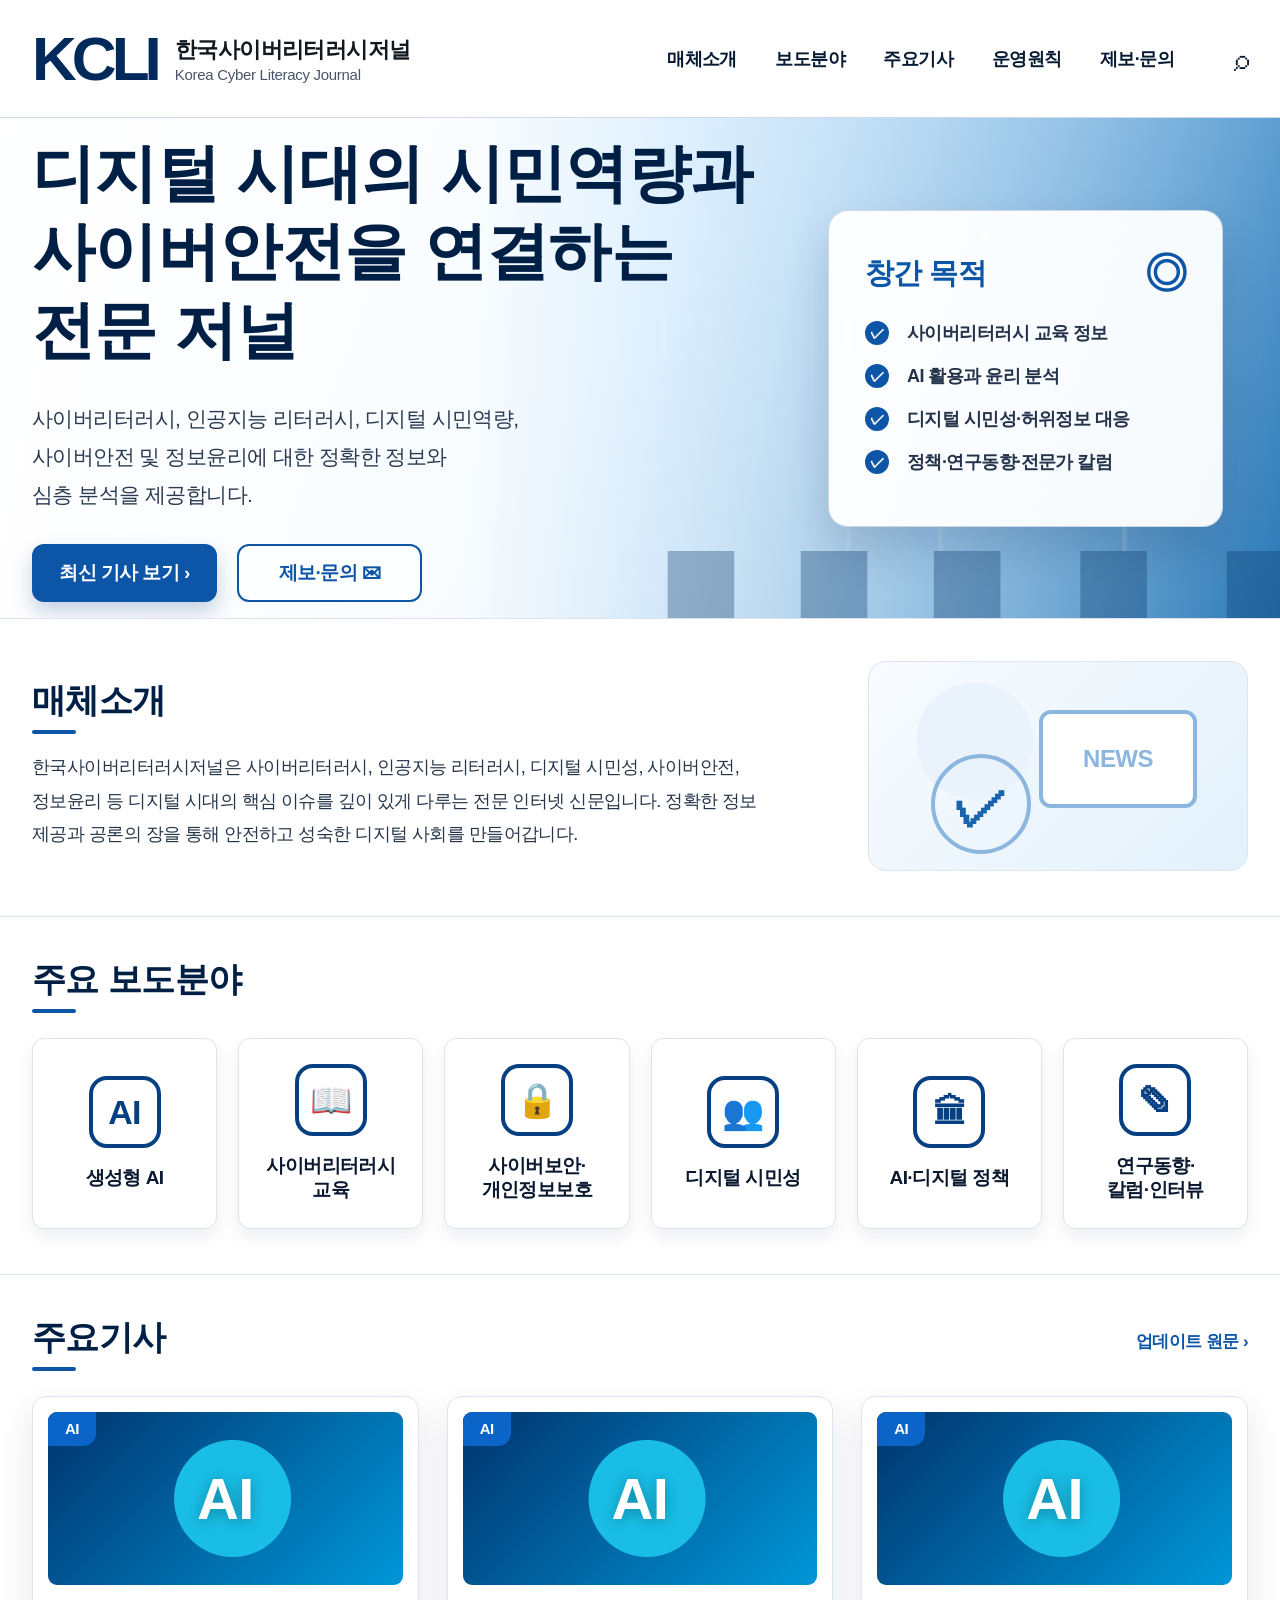
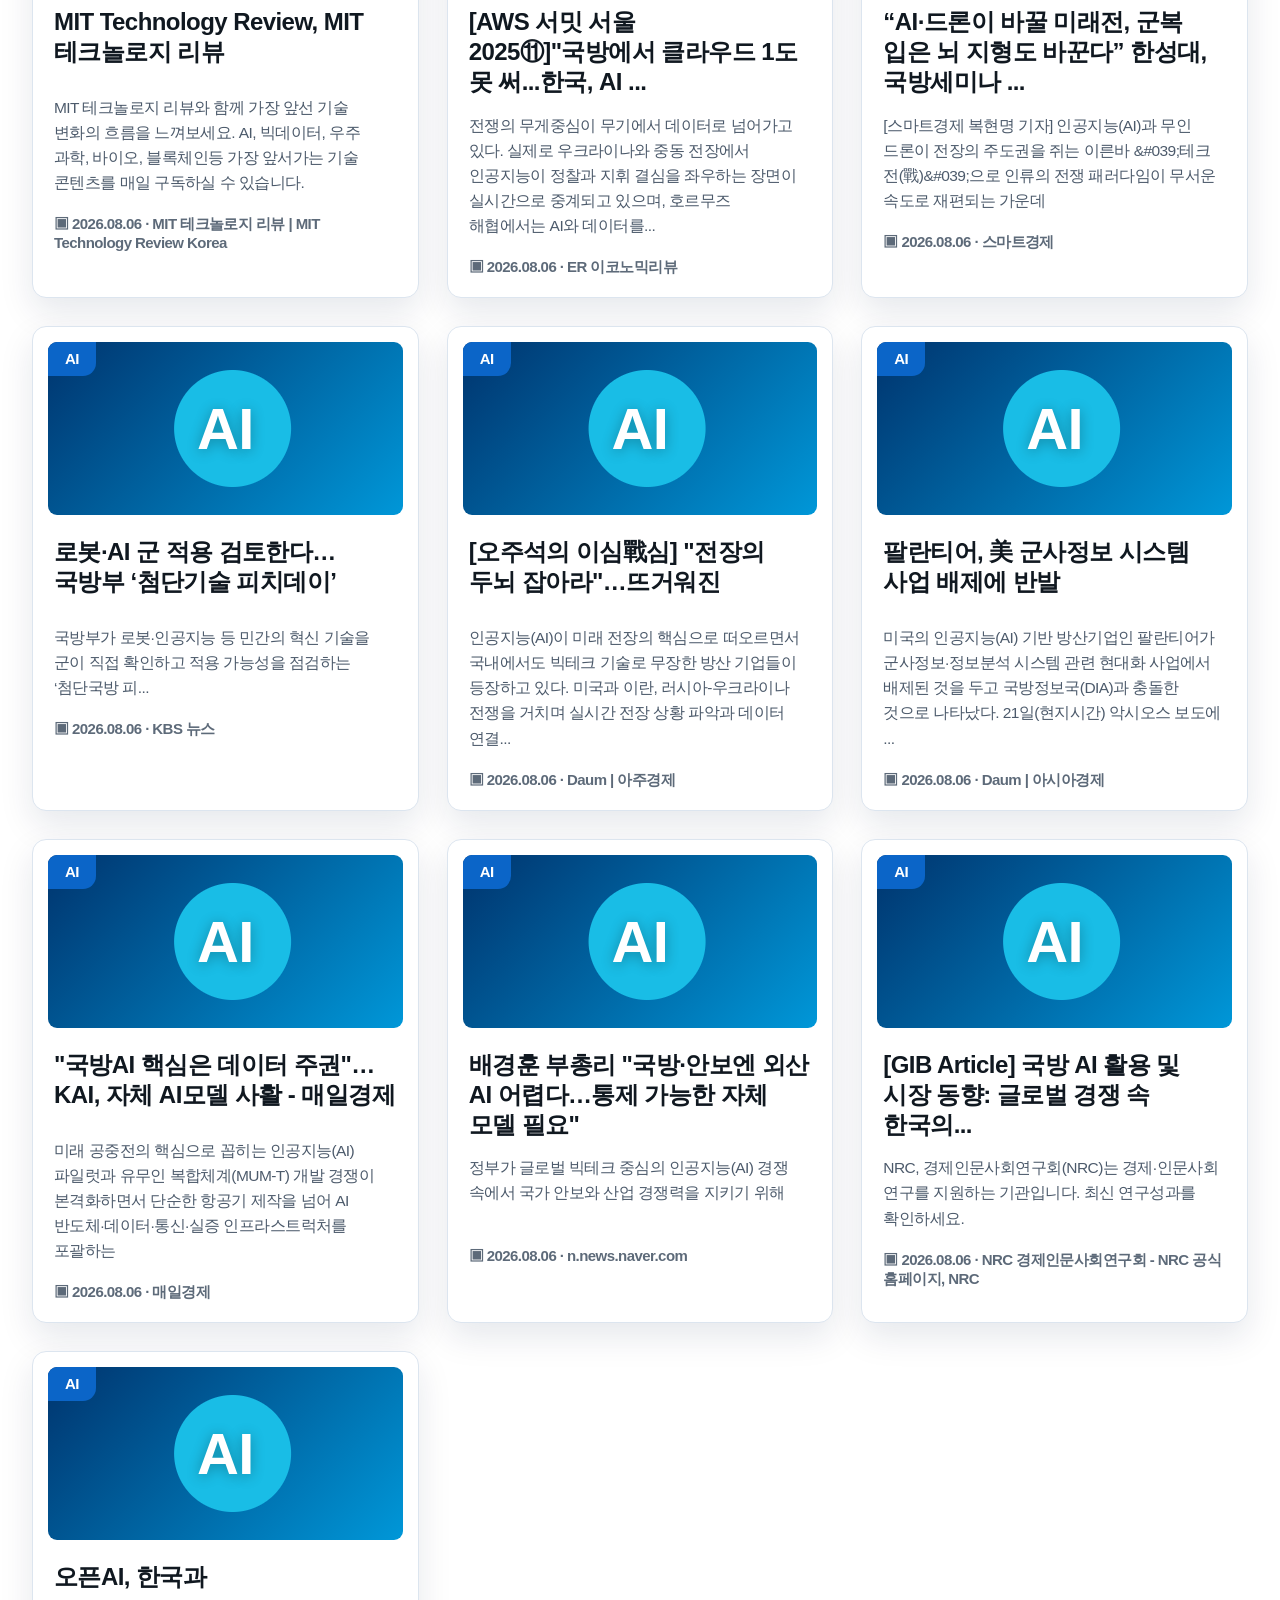
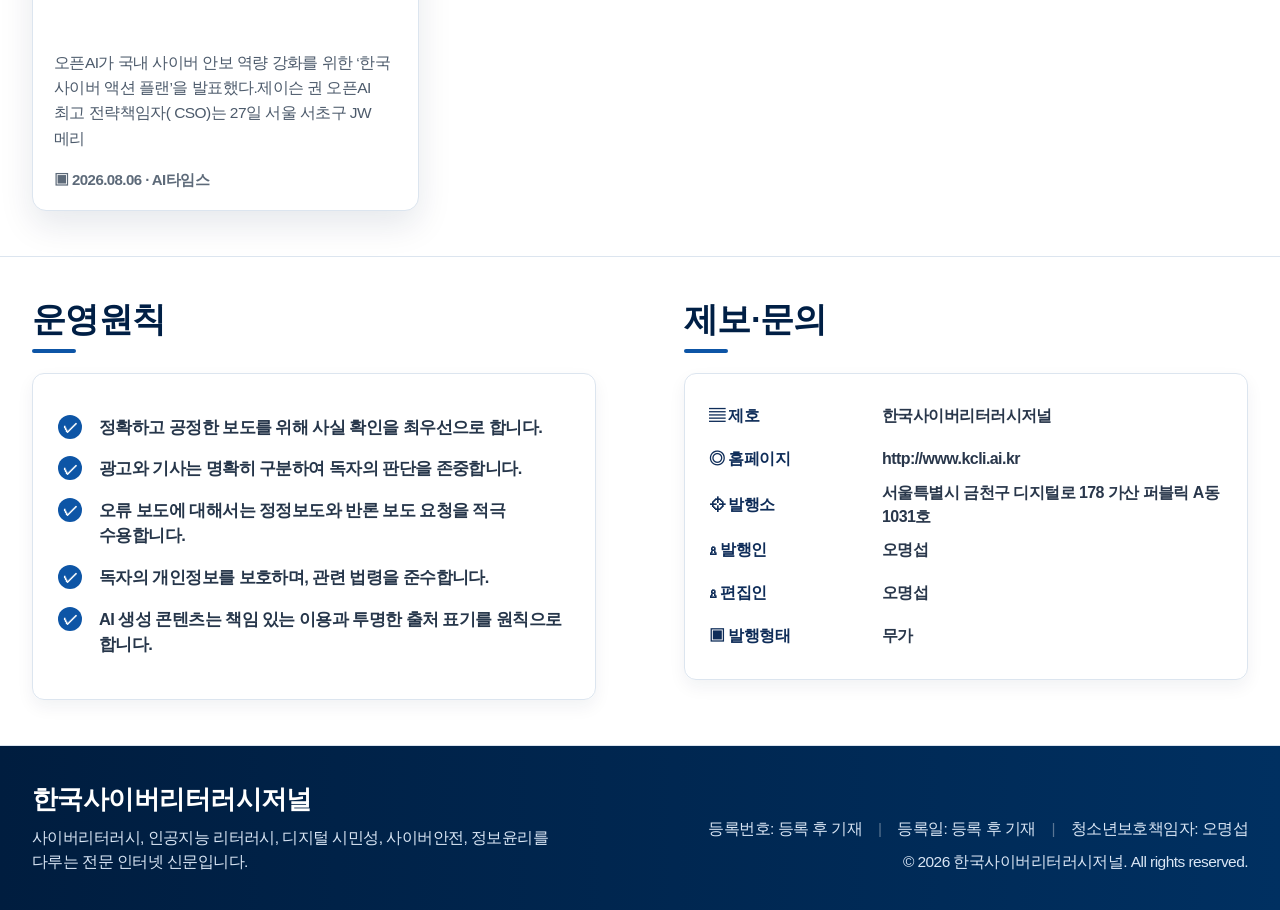
==== commit 2bccf96b: "Update articles from URL list" ====
--- a/index.html
+++ b/index.html
@@ -105,16 +105,16 @@
 
     <section id="articles" class="section"><div class="container"><div class="title-row"><h2>주요기사</h2><a class="more-link" href="data/daily-articles.json" target="_blank" rel="noopener noreferrer">업데이트 원문 ›</a></div><div class="article-grid">
       <!-- daily-articles:start -->
-      <article class="article-card"><a class="article-source" href="https://www.technologyreview.kr/" target="_blank" rel="noopener noreferrer"><div class="thumb ai"><span class="pill blue">AI</span><strong>AI</strong></div><div class="article-body"><h3>MIT Technology Review, MIT 테크놀로지 리뷰</h3><p>MIT 테크놀로지 리뷰와 함께 가장 앞선 기술 변화의 흐름을 느껴보세요. AI, 빅데이터, 우주 과학, 바이오, 블록체인등 가장 앞서가는 기술 콘텐츠를 매일 구독하실 수 있습니다.</p><time>▣ 2026.08.05 · MIT 테크놀로지 리뷰 | MIT Technology Review Korea</time></div></a></article>
-      <article class="article-card"><a class="article-source" href="https://www.econovill.com/news/articleView.html?idxno=740508" target="_blank" rel="noopener noreferrer"><div class="thumb ai"><span class="pill blue">AI</span><strong>AI</strong></div><div class="article-body"><h3>[AWS 서밋 서울 2025⑪]&quot;국방에서 클라우드 1도 못 써...한국, AI ...</h3><p>전쟁의 무게중심이 무기에서 데이터로 넘어가고 있다. 실제로 우크라이나와 중동 전장에서 인공지능이 정찰과 지휘 결심을 좌우하는 장면이 실시간으로 중계되고 있으며, 호르무즈 해협에서는 AI와 데이터를...</p><time>▣ 2026.08.05 · ER 이코노믹리뷰</time></div></a></article>
-      <article class="article-card"><a class="article-source" href="https://www.dailysmart.co.kr/news/articleView.html?idxno=124378" target="_blank" rel="noopener noreferrer"><div class="thumb ai"><span class="pill blue">AI</span><strong>AI</strong></div><div class="article-body"><h3>“AI·드론이 바꿀 미래전, 군복 입은 뇌 지형도 바꾼다” 한성대, 국방세미나 ...</h3><p>[스마트경제 복현명 기자] 인공지능(AI)과 무인 드론이 전장의 주도권을 쥐는 이른바 &amp;#039;테크 전(戰)&amp;#039;으로 인류의 전쟁 패러다임이 무서운 속도로 재편되는 가운데</p><time>▣ 2026.08.05 · 스마트경제</time></div></a></article>
-      <article class="article-card"><a class="article-source" href="https://news.kbs.co.kr/news/pc/view/view.do?ncd=8566882&amp;ref=A" target="_blank" rel="noopener noreferrer"><div class="thumb ai"><span class="pill blue">AI</span><strong>AI</strong></div><div class="article-body"><h3>로봇·AI 군 적용 검토한다…국방부 ‘첨단기술 피치데이’</h3><p>국방부가 로봇·인공지능 등 민간의 혁신 기술을 군이 직접 확인하고 적용 가능성을 점검하는 ‘첨단국방 피...</p><time>▣ 2026.08.05 · KBS 뉴스</time></div></a></article>
-      <article class="article-card"><a class="article-source" href="https://v.daum.net/v/20260521162939853" target="_blank" rel="noopener noreferrer"><div class="thumb ai"><span class="pill blue">AI</span><strong>AI</strong></div><div class="article-body"><h3>[오주석의 이심戰심] &quot;전장의 두뇌 잡아라&quot;…뜨거워진</h3><p>인공지능(AI)이 미래 전장의 핵심으로 떠오르면서 국내에서도 빅테크 기술로 무장한 방산 기업들이 등장하고 있다. 미국과 이란, 러시아-우크라이나 전쟁을 거치며 실시간 전장 상황 파악과 데이터 연결...</p><time>▣ 2026.08.05 · Daum | 아주경제</time></div></a></article>
-      <article class="article-card"><a class="article-source" href="https://v.daum.net/v/20260521222202431?shem=rimspwouoe" target="_blank" rel="noopener noreferrer"><div class="thumb ai"><span class="pill blue">AI</span><strong>AI</strong></div><div class="article-body"><h3>팔란티어, 美 군사정보 시스템 사업 배제에 반발</h3><p>미국의 인공지능(AI) 기반 방산기업인 팔란티어가 군사정보·정보분석 시스템 관련 현대화 사업에서 배제된 것을 두고 국방정보국(DIA)과 충돌한 것으로 나타났다. 21일(현지시간) 악시오스 보도에 ...</p><time>▣ 2026.08.05 · Daum | 아시아경제</time></div></a></article>
-      <article class="article-card"><a class="article-source" href="https://www.mk.co.kr/news/business/12057015" target="_blank" rel="noopener noreferrer"><div class="thumb ai"><span class="pill blue">AI</span><strong>AI</strong></div><div class="article-body"><h3>&quot;국방AI 핵심은 데이터 주권&quot;…KAI, 자체 AI모델 사활 - 매일경제</h3><p>미래 공중전의 핵심으로 꼽히는 인공지능(AI) 파일럿과 유무인 복합체계(MUM-T) 개발 경쟁이 본격화하면서 단순한 항공기 제작을 넘어 AI 반도체·데이터·통신·실증 인프라스트럭처를 포괄하는</p><time>▣ 2026.08.05 · 매일경제</time></div></a></article>
-      <article class="article-card"><a class="article-source" href="https://n.news.naver.com/article/092/0002424217?sid=105" target="_blank" rel="noopener noreferrer"><div class="thumb ai"><span class="pill blue">AI</span><strong>AI</strong></div><div class="article-body"><h3>배경훈 부총리 &quot;국방·안보엔 외산 AI 어렵다…통제 가능한 자체 모델 필요&quot;</h3><p>정부가 글로벌 빅테크 중심의 인공지능(AI) 경쟁 속에서 국가 안보와 산업 경쟁력을 지키기 위해</p><time>▣ 2026.08.05 · n.news.naver.com</time></div></a></article>
-      <article class="article-card"><a class="article-source" href="https://www.nrc.re.kr/board.es?mid=a12201000000&amp;bid=0008&amp;list_no=179783&amp;otp_id=&amp;act=view" target="_blank" rel="noopener noreferrer"><div class="thumb ai"><span class="pill blue">AI</span><strong>AI</strong></div><div class="article-body"><h3>[GIB Article] 국방 AI 활용 및 시장 동향: 글로벌 경쟁 속 한국의...</h3><p>NRC, 경제인문사회연구회(NRC)는 경제·인문사회 연구를 지원하는 기관입니다. 최신 연구성과를 확인하세요.</p><time>▣ 2026.08.05 ·  NRC 경제인문사회연구회 - NRC 공식 홈페이지, NRC</time></div></a></article>
-      <article class="article-card"><a class="article-source" href="https://share.google/OesnqpU5RliehtN1y" target="_blank" rel="noopener noreferrer"><div class="thumb ai"><span class="pill blue">AI</span><strong>AI</strong></div><div class="article-body"><h3>오픈AI, 한국과</h3><p>오픈AI가 국내 사이버 안보 역량 강화를 위한 ‘한국 사이버 액션 플랜’을 발표했다.제이슨 권 오픈AI 최고 전략책임자( CSO)는 27일 서울 서초구 JW 메리</p><time>▣ 2026.08.05 · AI타임스</time></div></a></article>
+      <article class="article-card"><a class="article-source" href="https://www.technologyreview.kr/" target="_blank" rel="noopener noreferrer"><div class="thumb ai"><span class="pill blue">AI</span><strong>AI</strong></div><div class="article-body"><h3>MIT Technology Review, MIT 테크놀로지 리뷰</h3><p>MIT 테크놀로지 리뷰와 함께 가장 앞선 기술 변화의 흐름을 느껴보세요. AI, 빅데이터, 우주 과학, 바이오, 블록체인등 가장 앞서가는 기술 콘텐츠를 매일 구독하실 수 있습니다.</p><time>▣ 2026.08.06 · MIT 테크놀로지 리뷰 | MIT Technology Review Korea</time></div></a></article>
+      <article class="article-card"><a class="article-source" href="https://www.econovill.com/news/articleView.html?idxno=740508" target="_blank" rel="noopener noreferrer"><div class="thumb ai"><span class="pill blue">AI</span><strong>AI</strong></div><div class="article-body"><h3>[AWS 서밋 서울 2025⑪]&quot;국방에서 클라우드 1도 못 써...한국, AI ...</h3><p>전쟁의 무게중심이 무기에서 데이터로 넘어가고 있다. 실제로 우크라이나와 중동 전장에서 인공지능이 정찰과 지휘 결심을 좌우하는 장면이 실시간으로 중계되고 있으며, 호르무즈 해협에서는 AI와 데이터를...</p><time>▣ 2026.08.06 · ER 이코노믹리뷰</time></div></a></article>
+      <article class="article-card"><a class="article-source" href="https://www.dailysmart.co.kr/news/articleView.html?idxno=124378" target="_blank" rel="noopener noreferrer"><div class="thumb ai"><span class="pill blue">AI</span><strong>AI</strong></div><div class="article-body"><h3>“AI·드론이 바꿀 미래전, 군복 입은 뇌 지형도 바꾼다” 한성대, 국방세미나 ...</h3><p>[스마트경제 복현명 기자] 인공지능(AI)과 무인 드론이 전장의 주도권을 쥐는 이른바 &amp;#039;테크 전(戰)&amp;#039;으로 인류의 전쟁 패러다임이 무서운 속도로 재편되는 가운데</p><time>▣ 2026.08.06 · 스마트경제</time></div></a></article>
+      <article class="article-card"><a class="article-source" href="https://news.kbs.co.kr/news/pc/view/view.do?ncd=8566882&amp;ref=A" target="_blank" rel="noopener noreferrer"><div class="thumb ai"><span class="pill blue">AI</span><strong>AI</strong></div><div class="article-body"><h3>로봇·AI 군 적용 검토한다…국방부 ‘첨단기술 피치데이’</h3><p>국방부가 로봇·인공지능 등 민간의 혁신 기술을 군이 직접 확인하고 적용 가능성을 점검하는 ‘첨단국방 피...</p><time>▣ 2026.08.06 · KBS 뉴스</time></div></a></article>
+      <article class="article-card"><a class="article-source" href="https://v.daum.net/v/20260521162939853" target="_blank" rel="noopener noreferrer"><div class="thumb ai"><span class="pill blue">AI</span><strong>AI</strong></div><div class="article-body"><h3>[오주석의 이심戰심] &quot;전장의 두뇌 잡아라&quot;…뜨거워진</h3><p>인공지능(AI)이 미래 전장의 핵심으로 떠오르면서 국내에서도 빅테크 기술로 무장한 방산 기업들이 등장하고 있다. 미국과 이란, 러시아-우크라이나 전쟁을 거치며 실시간 전장 상황 파악과 데이터 연결...</p><time>▣ 2026.08.06 · Daum | 아주경제</time></div></a></article>
+      <article class="article-card"><a class="article-source" href="https://v.daum.net/v/20260521222202431?shem=rimspwouoe" target="_blank" rel="noopener noreferrer"><div class="thumb ai"><span class="pill blue">AI</span><strong>AI</strong></div><div class="article-body"><h3>팔란티어, 美 군사정보 시스템 사업 배제에 반발</h3><p>미국의 인공지능(AI) 기반 방산기업인 팔란티어가 군사정보·정보분석 시스템 관련 현대화 사업에서 배제된 것을 두고 국방정보국(DIA)과 충돌한 것으로 나타났다. 21일(현지시간) 악시오스 보도에 ...</p><time>▣ 2026.08.06 · Daum | 아시아경제</time></div></a></article>
+      <article class="article-card"><a class="article-source" href="https://www.mk.co.kr/news/business/12057015" target="_blank" rel="noopener noreferrer"><div class="thumb ai"><span class="pill blue">AI</span><strong>AI</strong></div><div class="article-body"><h3>&quot;국방AI 핵심은 데이터 주권&quot;…KAI, 자체 AI모델 사활 - 매일경제</h3><p>미래 공중전의 핵심으로 꼽히는 인공지능(AI) 파일럿과 유무인 복합체계(MUM-T) 개발 경쟁이 본격화하면서 단순한 항공기 제작을 넘어 AI 반도체·데이터·통신·실증 인프라스트럭처를 포괄하는</p><time>▣ 2026.08.06 · 매일경제</time></div></a></article>
+      <article class="article-card"><a class="article-source" href="https://n.news.naver.com/article/092/0002424217?sid=105" target="_blank" rel="noopener noreferrer"><div class="thumb ai"><span class="pill blue">AI</span><strong>AI</strong></div><div class="article-body"><h3>배경훈 부총리 &quot;국방·안보엔 외산 AI 어렵다…통제 가능한 자체 모델 필요&quot;</h3><p>정부가 글로벌 빅테크 중심의 인공지능(AI) 경쟁 속에서 국가 안보와 산업 경쟁력을 지키기 위해</p><time>▣ 2026.08.06 · n.news.naver.com</time></div></a></article>
+      <article class="article-card"><a class="article-source" href="https://www.nrc.re.kr/board.es?mid=a12201000000&amp;bid=0008&amp;list_no=179783&amp;otp_id=&amp;act=view" target="_blank" rel="noopener noreferrer"><div class="thumb ai"><span class="pill blue">AI</span><strong>AI</strong></div><div class="article-body"><h3>[GIB Article] 국방 AI 활용 및 시장 동향: 글로벌 경쟁 속 한국의...</h3><p>NRC, 경제인문사회연구회(NRC)는 경제·인문사회 연구를 지원하는 기관입니다. 최신 연구성과를 확인하세요.</p><time>▣ 2026.08.06 ·  NRC 경제인문사회연구회 - NRC 공식 홈페이지, NRC</time></div></a></article>
+      <article class="article-card"><a class="article-source" href="https://share.google/OesnqpU5RliehtN1y" target="_blank" rel="noopener noreferrer"><div class="thumb ai"><span class="pill blue">AI</span><strong>AI</strong></div><div class="article-body"><h3>오픈AI, 한국과</h3><p>오픈AI가 국내 사이버 안보 역량 강화를 위한 ‘한국 사이버 액션 플랜’을 발표했다.제이슨 권 오픈AI 최고 전략책임자( CSO)는 27일 서울 서초구 JW 메리</p><time>▣ 2026.08.06 · AI타임스</time></div></a></article>
       <!-- daily-articles:end -->
     </div></div></section>
 
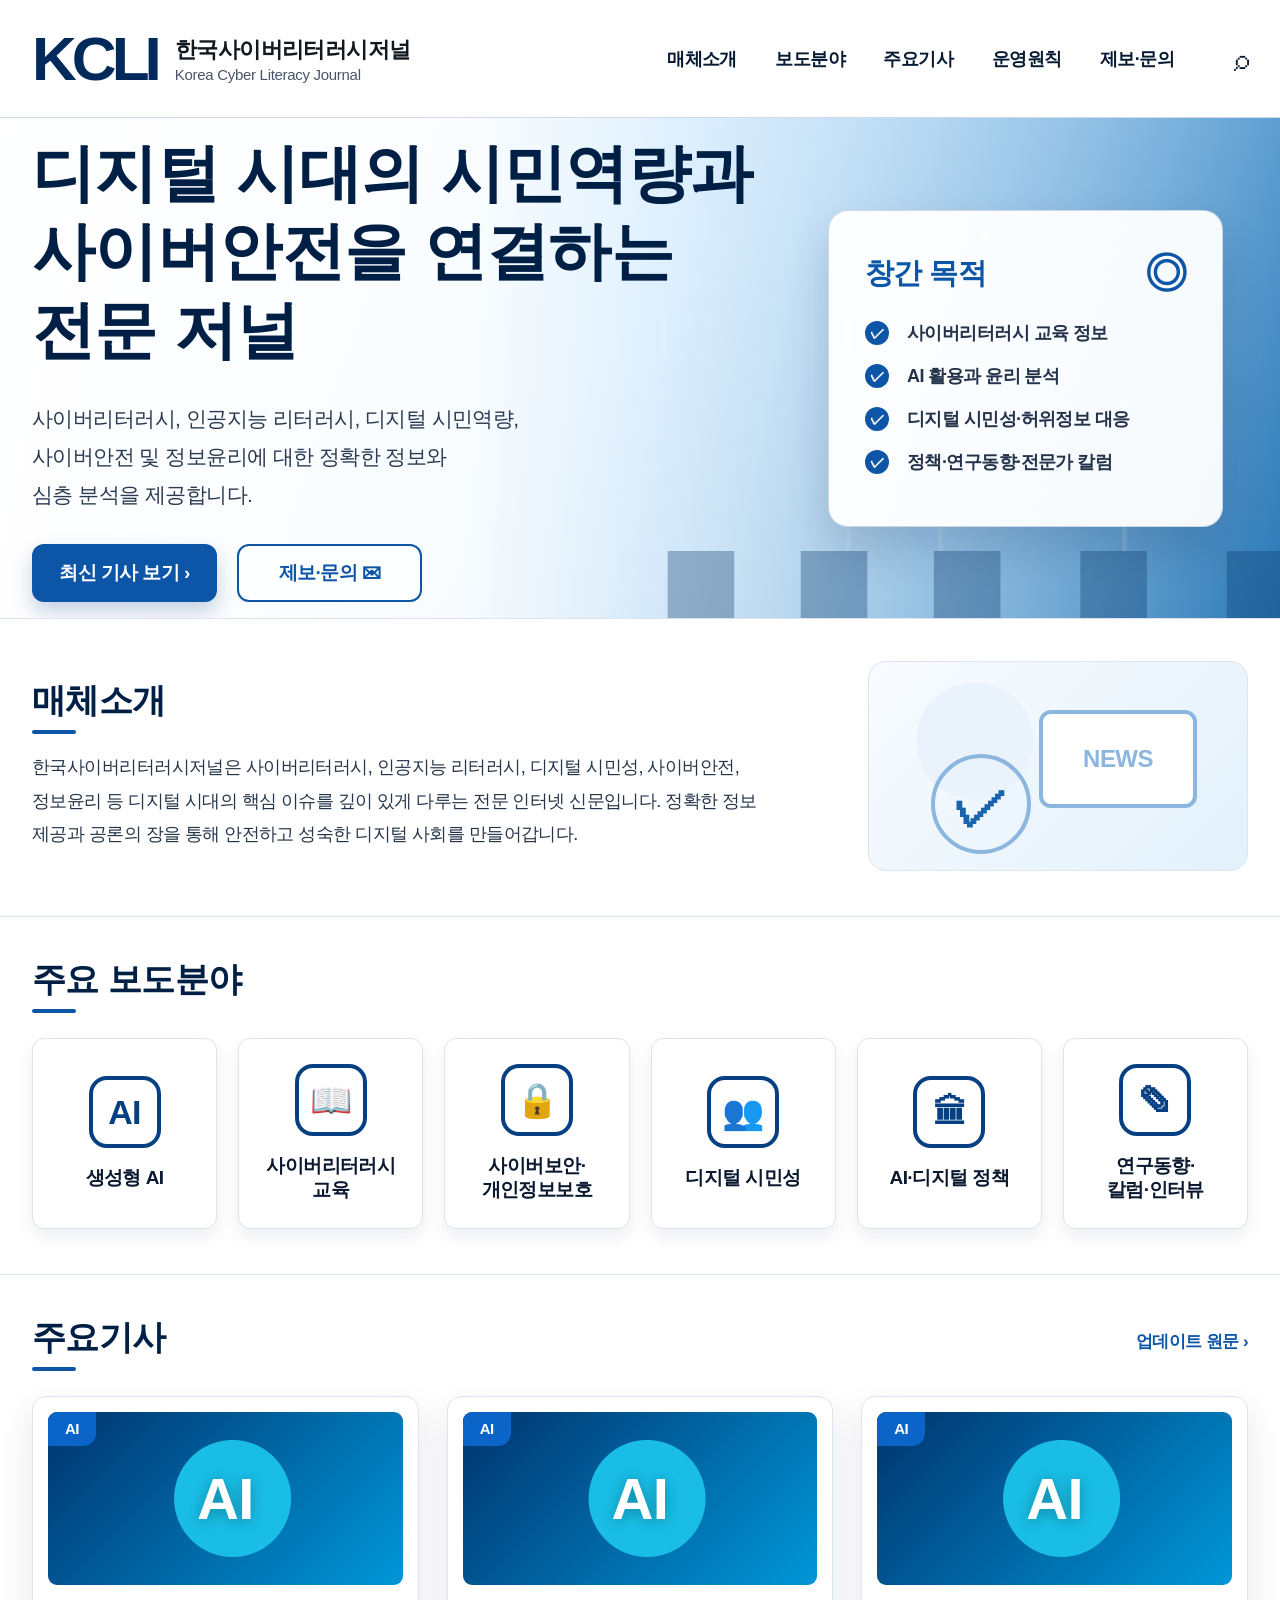
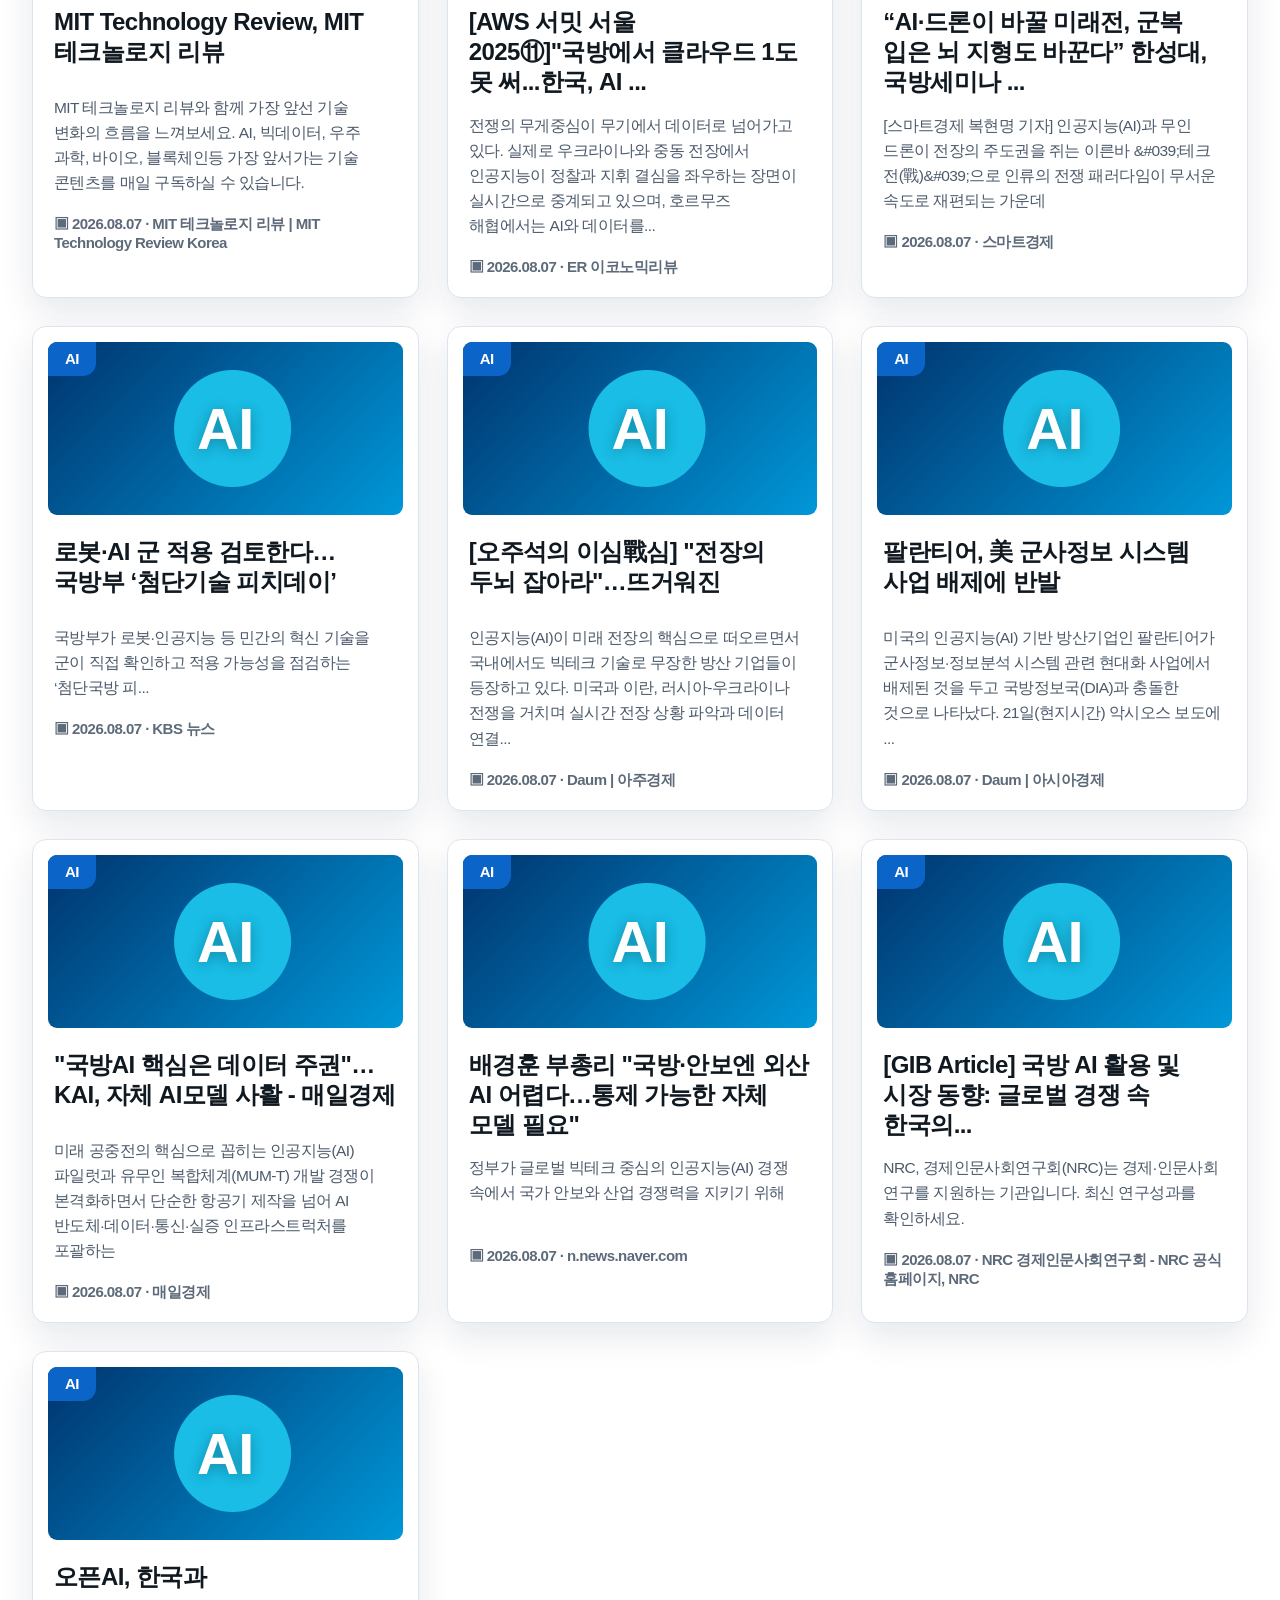
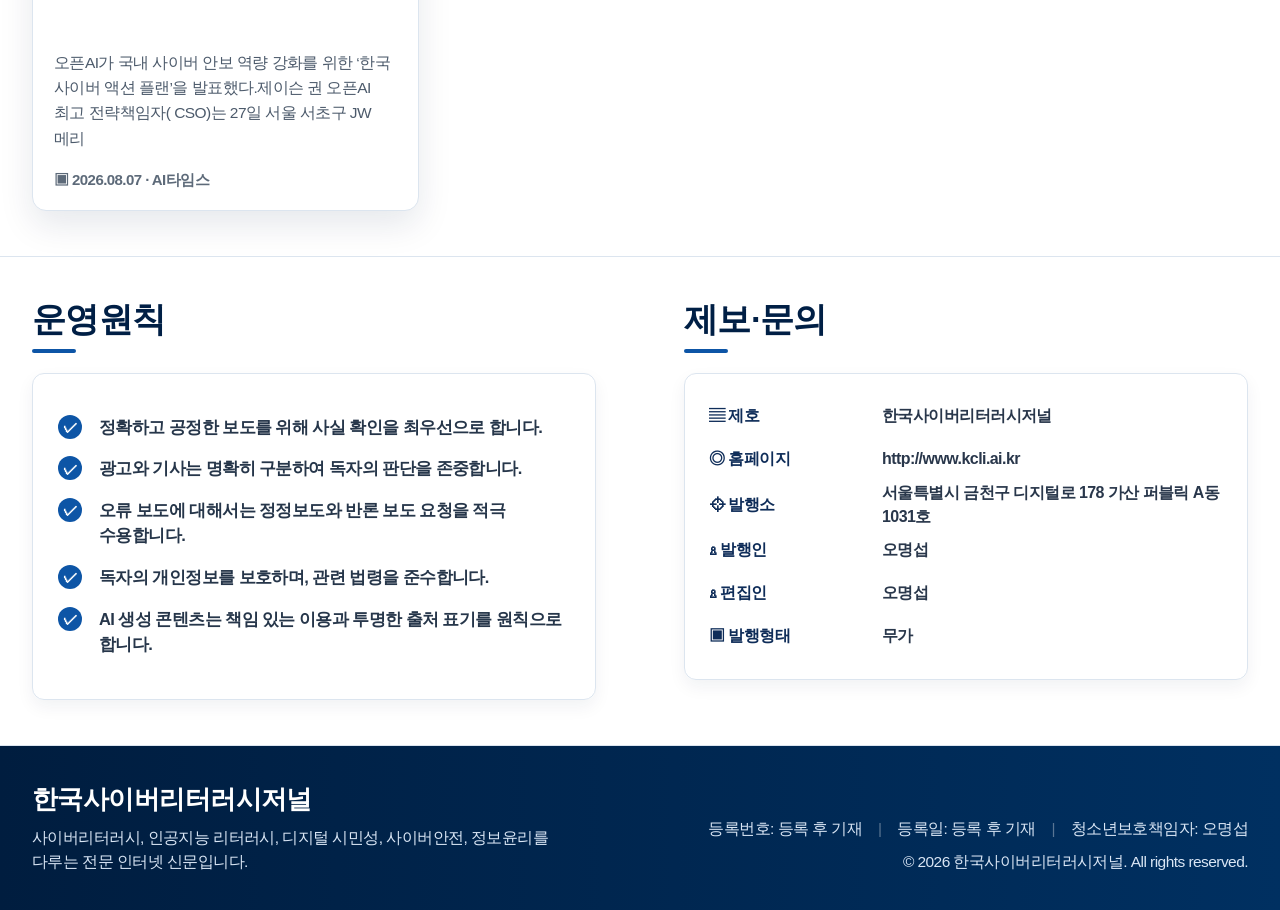
==== commit 76f8b164: "Update articles from URL list" ====
--- a/index.html
+++ b/index.html
@@ -105,16 +105,16 @@
 
     <section id="articles" class="section"><div class="container"><div class="title-row"><h2>주요기사</h2><a class="more-link" href="data/daily-articles.json" target="_blank" rel="noopener noreferrer">업데이트 원문 ›</a></div><div class="article-grid">
       <!-- daily-articles:start -->
-      <article class="article-card"><a class="article-source" href="https://www.technologyreview.kr/" target="_blank" rel="noopener noreferrer"><div class="thumb ai"><span class="pill blue">AI</span><strong>AI</strong></div><div class="article-body"><h3>MIT Technology Review, MIT 테크놀로지 리뷰</h3><p>MIT 테크놀로지 리뷰와 함께 가장 앞선 기술 변화의 흐름을 느껴보세요. AI, 빅데이터, 우주 과학, 바이오, 블록체인등 가장 앞서가는 기술 콘텐츠를 매일 구독하실 수 있습니다.</p><time>▣ 2026.08.06 · MIT 테크놀로지 리뷰 | MIT Technology Review Korea</time></div></a></article>
-      <article class="article-card"><a class="article-source" href="https://www.econovill.com/news/articleView.html?idxno=740508" target="_blank" rel="noopener noreferrer"><div class="thumb ai"><span class="pill blue">AI</span><strong>AI</strong></div><div class="article-body"><h3>[AWS 서밋 서울 2025⑪]&quot;국방에서 클라우드 1도 못 써...한국, AI ...</h3><p>전쟁의 무게중심이 무기에서 데이터로 넘어가고 있다. 실제로 우크라이나와 중동 전장에서 인공지능이 정찰과 지휘 결심을 좌우하는 장면이 실시간으로 중계되고 있으며, 호르무즈 해협에서는 AI와 데이터를...</p><time>▣ 2026.08.06 · ER 이코노믹리뷰</time></div></a></article>
-      <article class="article-card"><a class="article-source" href="https://www.dailysmart.co.kr/news/articleView.html?idxno=124378" target="_blank" rel="noopener noreferrer"><div class="thumb ai"><span class="pill blue">AI</span><strong>AI</strong></div><div class="article-body"><h3>“AI·드론이 바꿀 미래전, 군복 입은 뇌 지형도 바꾼다” 한성대, 국방세미나 ...</h3><p>[스마트경제 복현명 기자] 인공지능(AI)과 무인 드론이 전장의 주도권을 쥐는 이른바 &amp;#039;테크 전(戰)&amp;#039;으로 인류의 전쟁 패러다임이 무서운 속도로 재편되는 가운데</p><time>▣ 2026.08.06 · 스마트경제</time></div></a></article>
-      <article class="article-card"><a class="article-source" href="https://news.kbs.co.kr/news/pc/view/view.do?ncd=8566882&amp;ref=A" target="_blank" rel="noopener noreferrer"><div class="thumb ai"><span class="pill blue">AI</span><strong>AI</strong></div><div class="article-body"><h3>로봇·AI 군 적용 검토한다…국방부 ‘첨단기술 피치데이’</h3><p>국방부가 로봇·인공지능 등 민간의 혁신 기술을 군이 직접 확인하고 적용 가능성을 점검하는 ‘첨단국방 피...</p><time>▣ 2026.08.06 · KBS 뉴스</time></div></a></article>
-      <article class="article-card"><a class="article-source" href="https://v.daum.net/v/20260521162939853" target="_blank" rel="noopener noreferrer"><div class="thumb ai"><span class="pill blue">AI</span><strong>AI</strong></div><div class="article-body"><h3>[오주석의 이심戰심] &quot;전장의 두뇌 잡아라&quot;…뜨거워진</h3><p>인공지능(AI)이 미래 전장의 핵심으로 떠오르면서 국내에서도 빅테크 기술로 무장한 방산 기업들이 등장하고 있다. 미국과 이란, 러시아-우크라이나 전쟁을 거치며 실시간 전장 상황 파악과 데이터 연결...</p><time>▣ 2026.08.06 · Daum | 아주경제</time></div></a></article>
-      <article class="article-card"><a class="article-source" href="https://v.daum.net/v/20260521222202431?shem=rimspwouoe" target="_blank" rel="noopener noreferrer"><div class="thumb ai"><span class="pill blue">AI</span><strong>AI</strong></div><div class="article-body"><h3>팔란티어, 美 군사정보 시스템 사업 배제에 반발</h3><p>미국의 인공지능(AI) 기반 방산기업인 팔란티어가 군사정보·정보분석 시스템 관련 현대화 사업에서 배제된 것을 두고 국방정보국(DIA)과 충돌한 것으로 나타났다. 21일(현지시간) 악시오스 보도에 ...</p><time>▣ 2026.08.06 · Daum | 아시아경제</time></div></a></article>
-      <article class="article-card"><a class="article-source" href="https://www.mk.co.kr/news/business/12057015" target="_blank" rel="noopener noreferrer"><div class="thumb ai"><span class="pill blue">AI</span><strong>AI</strong></div><div class="article-body"><h3>&quot;국방AI 핵심은 데이터 주권&quot;…KAI, 자체 AI모델 사활 - 매일경제</h3><p>미래 공중전의 핵심으로 꼽히는 인공지능(AI) 파일럿과 유무인 복합체계(MUM-T) 개발 경쟁이 본격화하면서 단순한 항공기 제작을 넘어 AI 반도체·데이터·통신·실증 인프라스트럭처를 포괄하는</p><time>▣ 2026.08.06 · 매일경제</time></div></a></article>
-      <article class="article-card"><a class="article-source" href="https://n.news.naver.com/article/092/0002424217?sid=105" target="_blank" rel="noopener noreferrer"><div class="thumb ai"><span class="pill blue">AI</span><strong>AI</strong></div><div class="article-body"><h3>배경훈 부총리 &quot;국방·안보엔 외산 AI 어렵다…통제 가능한 자체 모델 필요&quot;</h3><p>정부가 글로벌 빅테크 중심의 인공지능(AI) 경쟁 속에서 국가 안보와 산업 경쟁력을 지키기 위해</p><time>▣ 2026.08.06 · n.news.naver.com</time></div></a></article>
-      <article class="article-card"><a class="article-source" href="https://www.nrc.re.kr/board.es?mid=a12201000000&amp;bid=0008&amp;list_no=179783&amp;otp_id=&amp;act=view" target="_blank" rel="noopener noreferrer"><div class="thumb ai"><span class="pill blue">AI</span><strong>AI</strong></div><div class="article-body"><h3>[GIB Article] 국방 AI 활용 및 시장 동향: 글로벌 경쟁 속 한국의...</h3><p>NRC, 경제인문사회연구회(NRC)는 경제·인문사회 연구를 지원하는 기관입니다. 최신 연구성과를 확인하세요.</p><time>▣ 2026.08.06 ·  NRC 경제인문사회연구회 - NRC 공식 홈페이지, NRC</time></div></a></article>
-      <article class="article-card"><a class="article-source" href="https://share.google/OesnqpU5RliehtN1y" target="_blank" rel="noopener noreferrer"><div class="thumb ai"><span class="pill blue">AI</span><strong>AI</strong></div><div class="article-body"><h3>오픈AI, 한국과</h3><p>오픈AI가 국내 사이버 안보 역량 강화를 위한 ‘한국 사이버 액션 플랜’을 발표했다.제이슨 권 오픈AI 최고 전략책임자( CSO)는 27일 서울 서초구 JW 메리</p><time>▣ 2026.08.06 · AI타임스</time></div></a></article>
+      <article class="article-card"><a class="article-source" href="https://www.technologyreview.kr/" target="_blank" rel="noopener noreferrer"><div class="thumb ai"><span class="pill blue">AI</span><strong>AI</strong></div><div class="article-body"><h3>MIT Technology Review, MIT 테크놀로지 리뷰</h3><p>MIT 테크놀로지 리뷰와 함께 가장 앞선 기술 변화의 흐름을 느껴보세요. AI, 빅데이터, 우주 과학, 바이오, 블록체인등 가장 앞서가는 기술 콘텐츠를 매일 구독하실 수 있습니다.</p><time>▣ 2026.08.07 · MIT 테크놀로지 리뷰 | MIT Technology Review Korea</time></div></a></article>
+      <article class="article-card"><a class="article-source" href="https://www.econovill.com/news/articleView.html?idxno=740508" target="_blank" rel="noopener noreferrer"><div class="thumb ai"><span class="pill blue">AI</span><strong>AI</strong></div><div class="article-body"><h3>[AWS 서밋 서울 2025⑪]&quot;국방에서 클라우드 1도 못 써...한국, AI ...</h3><p>전쟁의 무게중심이 무기에서 데이터로 넘어가고 있다. 실제로 우크라이나와 중동 전장에서 인공지능이 정찰과 지휘 결심을 좌우하는 장면이 실시간으로 중계되고 있으며, 호르무즈 해협에서는 AI와 데이터를...</p><time>▣ 2026.08.07 · ER 이코노믹리뷰</time></div></a></article>
+      <article class="article-card"><a class="article-source" href="https://www.dailysmart.co.kr/news/articleView.html?idxno=124378" target="_blank" rel="noopener noreferrer"><div class="thumb ai"><span class="pill blue">AI</span><strong>AI</strong></div><div class="article-body"><h3>“AI·드론이 바꿀 미래전, 군복 입은 뇌 지형도 바꾼다” 한성대, 국방세미나 ...</h3><p>[스마트경제 복현명 기자] 인공지능(AI)과 무인 드론이 전장의 주도권을 쥐는 이른바 &amp;#039;테크 전(戰)&amp;#039;으로 인류의 전쟁 패러다임이 무서운 속도로 재편되는 가운데</p><time>▣ 2026.08.07 · 스마트경제</time></div></a></article>
+      <article class="article-card"><a class="article-source" href="https://news.kbs.co.kr/news/pc/view/view.do?ncd=8566882&amp;ref=A" target="_blank" rel="noopener noreferrer"><div class="thumb ai"><span class="pill blue">AI</span><strong>AI</strong></div><div class="article-body"><h3>로봇·AI 군 적용 검토한다…국방부 ‘첨단기술 피치데이’</h3><p>국방부가 로봇·인공지능 등 민간의 혁신 기술을 군이 직접 확인하고 적용 가능성을 점검하는 ‘첨단국방 피...</p><time>▣ 2026.08.07 · KBS 뉴스</time></div></a></article>
+      <article class="article-card"><a class="article-source" href="https://v.daum.net/v/20260521162939853" target="_blank" rel="noopener noreferrer"><div class="thumb ai"><span class="pill blue">AI</span><strong>AI</strong></div><div class="article-body"><h3>[오주석의 이심戰심] &quot;전장의 두뇌 잡아라&quot;…뜨거워진</h3><p>인공지능(AI)이 미래 전장의 핵심으로 떠오르면서 국내에서도 빅테크 기술로 무장한 방산 기업들이 등장하고 있다. 미국과 이란, 러시아-우크라이나 전쟁을 거치며 실시간 전장 상황 파악과 데이터 연결...</p><time>▣ 2026.08.07 · Daum | 아주경제</time></div></a></article>
+      <article class="article-card"><a class="article-source" href="https://v.daum.net/v/20260521222202431?shem=rimspwouoe" target="_blank" rel="noopener noreferrer"><div class="thumb ai"><span class="pill blue">AI</span><strong>AI</strong></div><div class="article-body"><h3>팔란티어, 美 군사정보 시스템 사업 배제에 반발</h3><p>미국의 인공지능(AI) 기반 방산기업인 팔란티어가 군사정보·정보분석 시스템 관련 현대화 사업에서 배제된 것을 두고 국방정보국(DIA)과 충돌한 것으로 나타났다. 21일(현지시간) 악시오스 보도에 ...</p><time>▣ 2026.08.07 · Daum | 아시아경제</time></div></a></article>
+      <article class="article-card"><a class="article-source" href="https://www.mk.co.kr/news/business/12057015" target="_blank" rel="noopener noreferrer"><div class="thumb ai"><span class="pill blue">AI</span><strong>AI</strong></div><div class="article-body"><h3>&quot;국방AI 핵심은 데이터 주권&quot;…KAI, 자체 AI모델 사활 - 매일경제</h3><p>미래 공중전의 핵심으로 꼽히는 인공지능(AI) 파일럿과 유무인 복합체계(MUM-T) 개발 경쟁이 본격화하면서 단순한 항공기 제작을 넘어 AI 반도체·데이터·통신·실증 인프라스트럭처를 포괄하는</p><time>▣ 2026.08.07 · 매일경제</time></div></a></article>
+      <article class="article-card"><a class="article-source" href="https://n.news.naver.com/article/092/0002424217?sid=105" target="_blank" rel="noopener noreferrer"><div class="thumb ai"><span class="pill blue">AI</span><strong>AI</strong></div><div class="article-body"><h3>배경훈 부총리 &quot;국방·안보엔 외산 AI 어렵다…통제 가능한 자체 모델 필요&quot;</h3><p>정부가 글로벌 빅테크 중심의 인공지능(AI) 경쟁 속에서 국가 안보와 산업 경쟁력을 지키기 위해</p><time>▣ 2026.08.07 · n.news.naver.com</time></div></a></article>
+      <article class="article-card"><a class="article-source" href="https://www.nrc.re.kr/board.es?mid=a12201000000&amp;bid=0008&amp;list_no=179783&amp;otp_id=&amp;act=view" target="_blank" rel="noopener noreferrer"><div class="thumb ai"><span class="pill blue">AI</span><strong>AI</strong></div><div class="article-body"><h3>[GIB Article] 국방 AI 활용 및 시장 동향: 글로벌 경쟁 속 한국의...</h3><p>NRC, 경제인문사회연구회(NRC)는 경제·인문사회 연구를 지원하는 기관입니다. 최신 연구성과를 확인하세요.</p><time>▣ 2026.08.07 ·  NRC 경제인문사회연구회 - NRC 공식 홈페이지, NRC</time></div></a></article>
+      <article class="article-card"><a class="article-source" href="https://share.google/OesnqpU5RliehtN1y" target="_blank" rel="noopener noreferrer"><div class="thumb ai"><span class="pill blue">AI</span><strong>AI</strong></div><div class="article-body"><h3>오픈AI, 한국과</h3><p>오픈AI가 국내 사이버 안보 역량 강화를 위한 ‘한국 사이버 액션 플랜’을 발표했다.제이슨 권 오픈AI 최고 전략책임자( CSO)는 27일 서울 서초구 JW 메리</p><time>▣ 2026.08.07 · AI타임스</time></div></a></article>
       <!-- daily-articles:end -->
     </div></div></section>
 
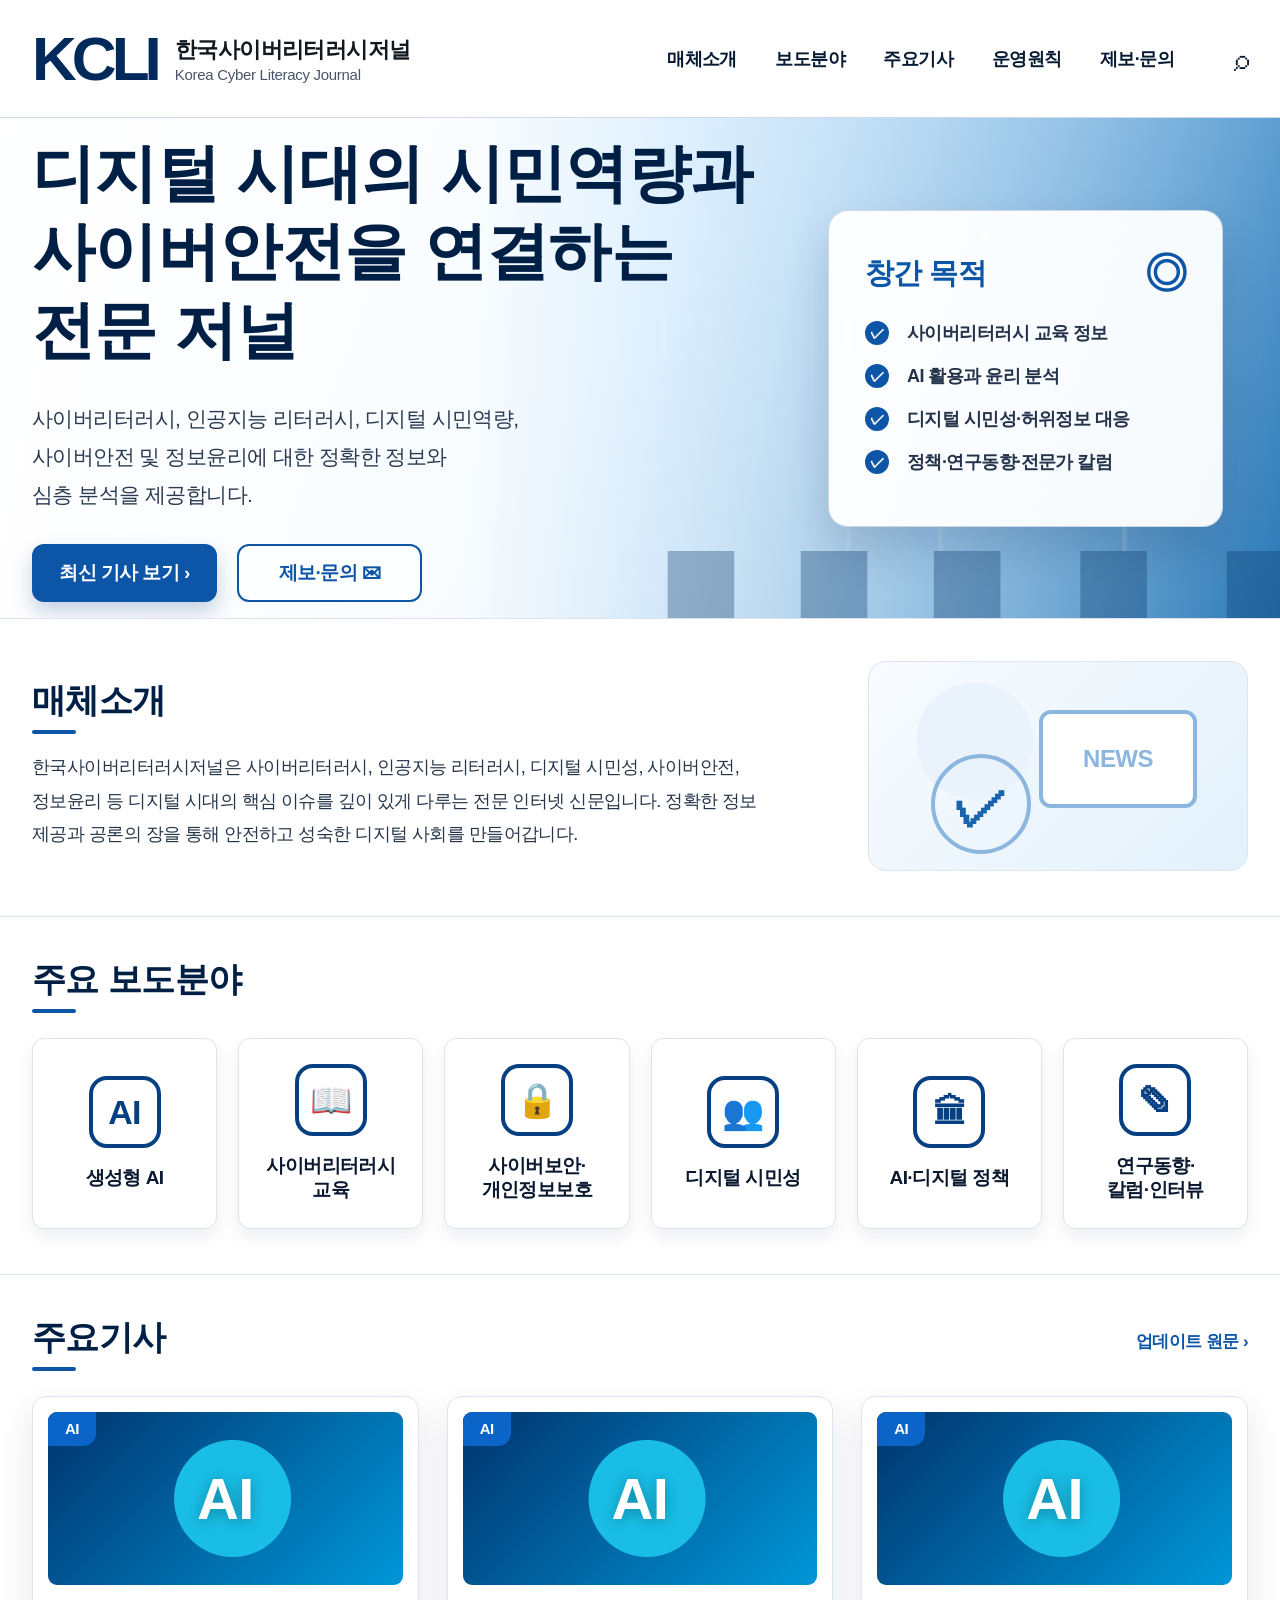
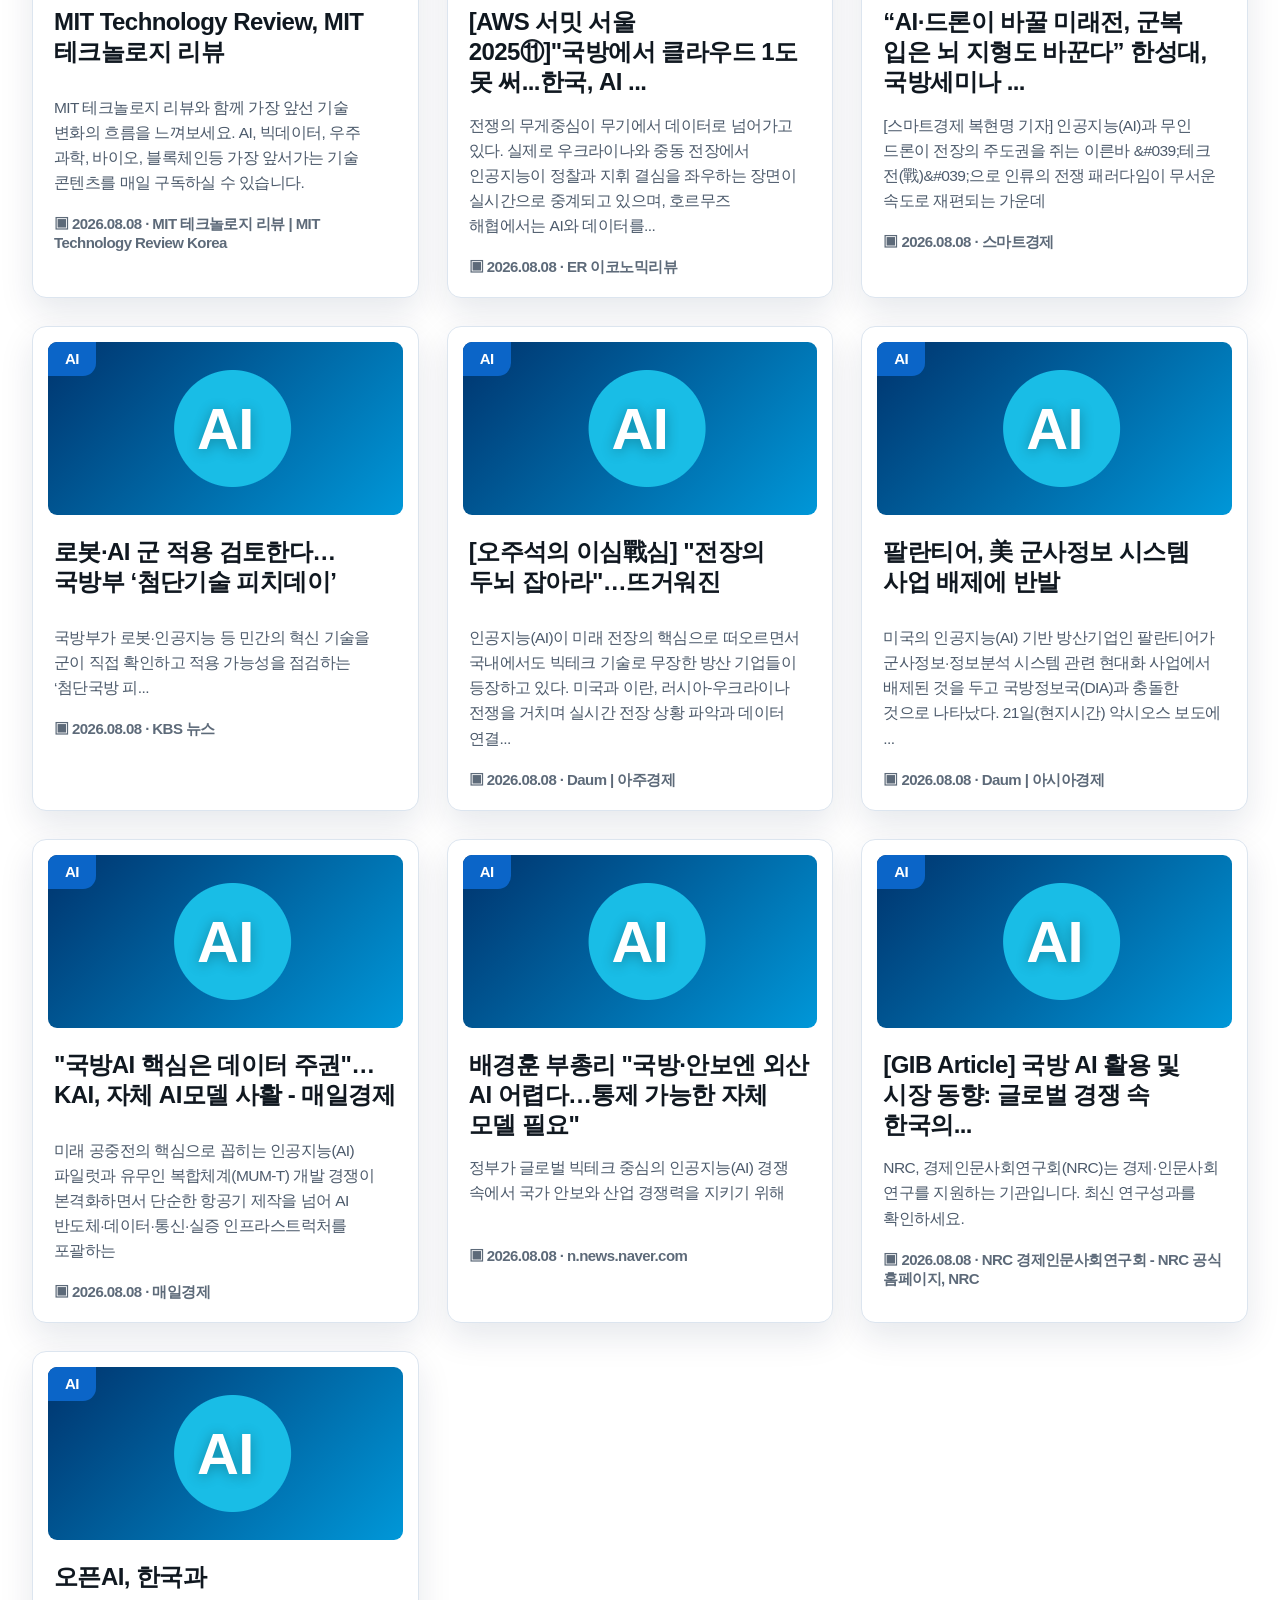
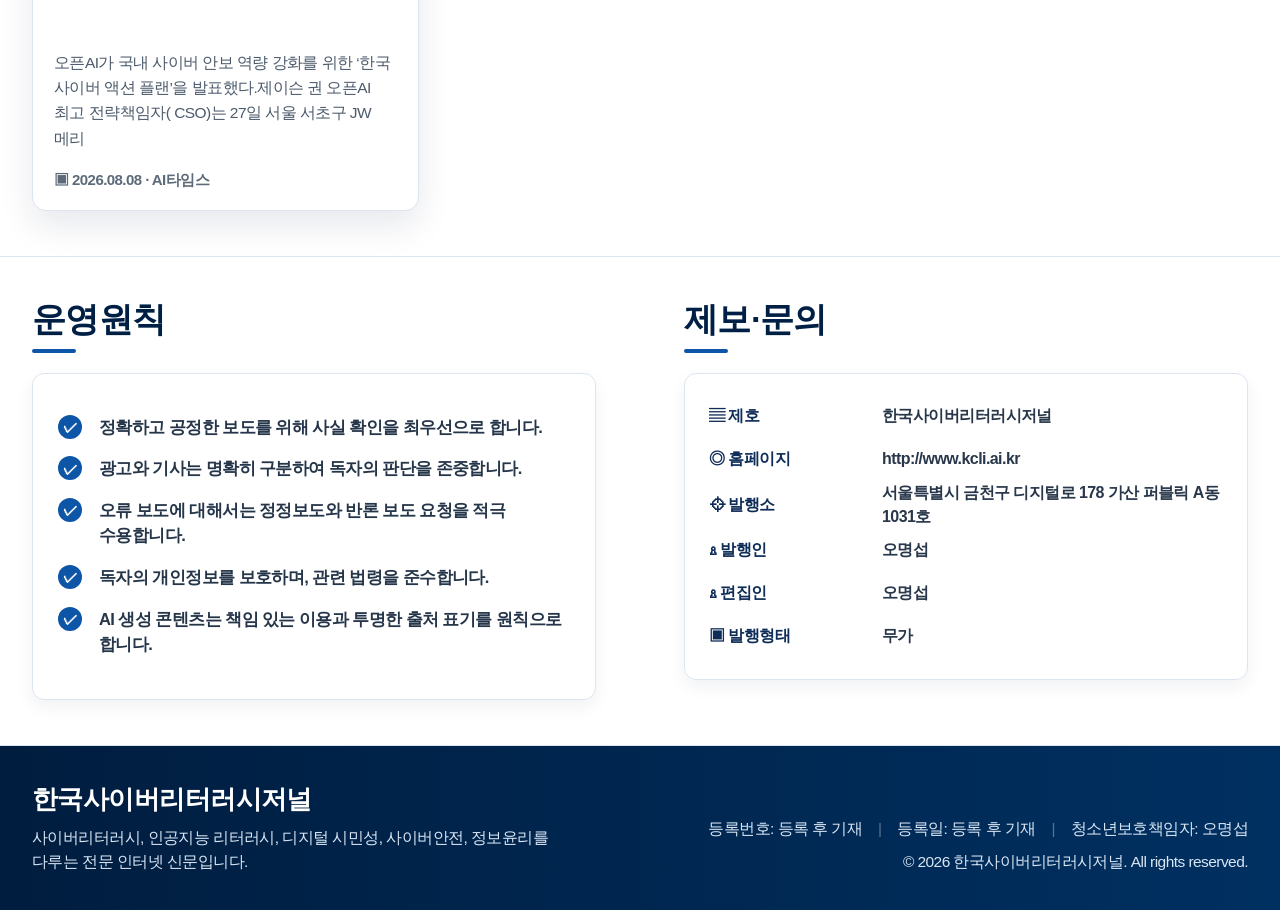
==== commit 71f015bb: "Update articles from URL list" ====
--- a/index.html
+++ b/index.html
@@ -105,16 +105,16 @@
 
     <section id="articles" class="section"><div class="container"><div class="title-row"><h2>주요기사</h2><a class="more-link" href="data/daily-articles.json" target="_blank" rel="noopener noreferrer">업데이트 원문 ›</a></div><div class="article-grid">
       <!-- daily-articles:start -->
-      <article class="article-card"><a class="article-source" href="https://www.technologyreview.kr/" target="_blank" rel="noopener noreferrer"><div class="thumb ai"><span class="pill blue">AI</span><strong>AI</strong></div><div class="article-body"><h3>MIT Technology Review, MIT 테크놀로지 리뷰</h3><p>MIT 테크놀로지 리뷰와 함께 가장 앞선 기술 변화의 흐름을 느껴보세요. AI, 빅데이터, 우주 과학, 바이오, 블록체인등 가장 앞서가는 기술 콘텐츠를 매일 구독하실 수 있습니다.</p><time>▣ 2026.08.07 · MIT 테크놀로지 리뷰 | MIT Technology Review Korea</time></div></a></article>
-      <article class="article-card"><a class="article-source" href="https://www.econovill.com/news/articleView.html?idxno=740508" target="_blank" rel="noopener noreferrer"><div class="thumb ai"><span class="pill blue">AI</span><strong>AI</strong></div><div class="article-body"><h3>[AWS 서밋 서울 2025⑪]&quot;국방에서 클라우드 1도 못 써...한국, AI ...</h3><p>전쟁의 무게중심이 무기에서 데이터로 넘어가고 있다. 실제로 우크라이나와 중동 전장에서 인공지능이 정찰과 지휘 결심을 좌우하는 장면이 실시간으로 중계되고 있으며, 호르무즈 해협에서는 AI와 데이터를...</p><time>▣ 2026.08.07 · ER 이코노믹리뷰</time></div></a></article>
-      <article class="article-card"><a class="article-source" href="https://www.dailysmart.co.kr/news/articleView.html?idxno=124378" target="_blank" rel="noopener noreferrer"><div class="thumb ai"><span class="pill blue">AI</span><strong>AI</strong></div><div class="article-body"><h3>“AI·드론이 바꿀 미래전, 군복 입은 뇌 지형도 바꾼다” 한성대, 국방세미나 ...</h3><p>[스마트경제 복현명 기자] 인공지능(AI)과 무인 드론이 전장의 주도권을 쥐는 이른바 &amp;#039;테크 전(戰)&amp;#039;으로 인류의 전쟁 패러다임이 무서운 속도로 재편되는 가운데</p><time>▣ 2026.08.07 · 스마트경제</time></div></a></article>
-      <article class="article-card"><a class="article-source" href="https://news.kbs.co.kr/news/pc/view/view.do?ncd=8566882&amp;ref=A" target="_blank" rel="noopener noreferrer"><div class="thumb ai"><span class="pill blue">AI</span><strong>AI</strong></div><div class="article-body"><h3>로봇·AI 군 적용 검토한다…국방부 ‘첨단기술 피치데이’</h3><p>국방부가 로봇·인공지능 등 민간의 혁신 기술을 군이 직접 확인하고 적용 가능성을 점검하는 ‘첨단국방 피...</p><time>▣ 2026.08.07 · KBS 뉴스</time></div></a></article>
-      <article class="article-card"><a class="article-source" href="https://v.daum.net/v/20260521162939853" target="_blank" rel="noopener noreferrer"><div class="thumb ai"><span class="pill blue">AI</span><strong>AI</strong></div><div class="article-body"><h3>[오주석의 이심戰심] &quot;전장의 두뇌 잡아라&quot;…뜨거워진</h3><p>인공지능(AI)이 미래 전장의 핵심으로 떠오르면서 국내에서도 빅테크 기술로 무장한 방산 기업들이 등장하고 있다. 미국과 이란, 러시아-우크라이나 전쟁을 거치며 실시간 전장 상황 파악과 데이터 연결...</p><time>▣ 2026.08.07 · Daum | 아주경제</time></div></a></article>
-      <article class="article-card"><a class="article-source" href="https://v.daum.net/v/20260521222202431?shem=rimspwouoe" target="_blank" rel="noopener noreferrer"><div class="thumb ai"><span class="pill blue">AI</span><strong>AI</strong></div><div class="article-body"><h3>팔란티어, 美 군사정보 시스템 사업 배제에 반발</h3><p>미국의 인공지능(AI) 기반 방산기업인 팔란티어가 군사정보·정보분석 시스템 관련 현대화 사업에서 배제된 것을 두고 국방정보국(DIA)과 충돌한 것으로 나타났다. 21일(현지시간) 악시오스 보도에 ...</p><time>▣ 2026.08.07 · Daum | 아시아경제</time></div></a></article>
-      <article class="article-card"><a class="article-source" href="https://www.mk.co.kr/news/business/12057015" target="_blank" rel="noopener noreferrer"><div class="thumb ai"><span class="pill blue">AI</span><strong>AI</strong></div><div class="article-body"><h3>&quot;국방AI 핵심은 데이터 주권&quot;…KAI, 자체 AI모델 사활 - 매일경제</h3><p>미래 공중전의 핵심으로 꼽히는 인공지능(AI) 파일럿과 유무인 복합체계(MUM-T) 개발 경쟁이 본격화하면서 단순한 항공기 제작을 넘어 AI 반도체·데이터·통신·실증 인프라스트럭처를 포괄하는</p><time>▣ 2026.08.07 · 매일경제</time></div></a></article>
-      <article class="article-card"><a class="article-source" href="https://n.news.naver.com/article/092/0002424217?sid=105" target="_blank" rel="noopener noreferrer"><div class="thumb ai"><span class="pill blue">AI</span><strong>AI</strong></div><div class="article-body"><h3>배경훈 부총리 &quot;국방·안보엔 외산 AI 어렵다…통제 가능한 자체 모델 필요&quot;</h3><p>정부가 글로벌 빅테크 중심의 인공지능(AI) 경쟁 속에서 국가 안보와 산업 경쟁력을 지키기 위해</p><time>▣ 2026.08.07 · n.news.naver.com</time></div></a></article>
-      <article class="article-card"><a class="article-source" href="https://www.nrc.re.kr/board.es?mid=a12201000000&amp;bid=0008&amp;list_no=179783&amp;otp_id=&amp;act=view" target="_blank" rel="noopener noreferrer"><div class="thumb ai"><span class="pill blue">AI</span><strong>AI</strong></div><div class="article-body"><h3>[GIB Article] 국방 AI 활용 및 시장 동향: 글로벌 경쟁 속 한국의...</h3><p>NRC, 경제인문사회연구회(NRC)는 경제·인문사회 연구를 지원하는 기관입니다. 최신 연구성과를 확인하세요.</p><time>▣ 2026.08.07 ·  NRC 경제인문사회연구회 - NRC 공식 홈페이지, NRC</time></div></a></article>
-      <article class="article-card"><a class="article-source" href="https://share.google/OesnqpU5RliehtN1y" target="_blank" rel="noopener noreferrer"><div class="thumb ai"><span class="pill blue">AI</span><strong>AI</strong></div><div class="article-body"><h3>오픈AI, 한국과</h3><p>오픈AI가 국내 사이버 안보 역량 강화를 위한 ‘한국 사이버 액션 플랜’을 발표했다.제이슨 권 오픈AI 최고 전략책임자( CSO)는 27일 서울 서초구 JW 메리</p><time>▣ 2026.08.07 · AI타임스</time></div></a></article>
+      <article class="article-card"><a class="article-source" href="https://www.technologyreview.kr/" target="_blank" rel="noopener noreferrer"><div class="thumb ai"><span class="pill blue">AI</span><strong>AI</strong></div><div class="article-body"><h3>MIT Technology Review, MIT 테크놀로지 리뷰</h3><p>MIT 테크놀로지 리뷰와 함께 가장 앞선 기술 변화의 흐름을 느껴보세요. AI, 빅데이터, 우주 과학, 바이오, 블록체인등 가장 앞서가는 기술 콘텐츠를 매일 구독하실 수 있습니다.</p><time>▣ 2026.08.08 · MIT 테크놀로지 리뷰 | MIT Technology Review Korea</time></div></a></article>
+      <article class="article-card"><a class="article-source" href="https://www.econovill.com/news/articleView.html?idxno=740508" target="_blank" rel="noopener noreferrer"><div class="thumb ai"><span class="pill blue">AI</span><strong>AI</strong></div><div class="article-body"><h3>[AWS 서밋 서울 2025⑪]&quot;국방에서 클라우드 1도 못 써...한국, AI ...</h3><p>전쟁의 무게중심이 무기에서 데이터로 넘어가고 있다. 실제로 우크라이나와 중동 전장에서 인공지능이 정찰과 지휘 결심을 좌우하는 장면이 실시간으로 중계되고 있으며, 호르무즈 해협에서는 AI와 데이터를...</p><time>▣ 2026.08.08 · ER 이코노믹리뷰</time></div></a></article>
+      <article class="article-card"><a class="article-source" href="https://www.dailysmart.co.kr/news/articleView.html?idxno=124378" target="_blank" rel="noopener noreferrer"><div class="thumb ai"><span class="pill blue">AI</span><strong>AI</strong></div><div class="article-body"><h3>“AI·드론이 바꿀 미래전, 군복 입은 뇌 지형도 바꾼다” 한성대, 국방세미나 ...</h3><p>[스마트경제 복현명 기자] 인공지능(AI)과 무인 드론이 전장의 주도권을 쥐는 이른바 &amp;#039;테크 전(戰)&amp;#039;으로 인류의 전쟁 패러다임이 무서운 속도로 재편되는 가운데</p><time>▣ 2026.08.08 · 스마트경제</time></div></a></article>
+      <article class="article-card"><a class="article-source" href="https://news.kbs.co.kr/news/pc/view/view.do?ncd=8566882&amp;ref=A" target="_blank" rel="noopener noreferrer"><div class="thumb ai"><span class="pill blue">AI</span><strong>AI</strong></div><div class="article-body"><h3>로봇·AI 군 적용 검토한다…국방부 ‘첨단기술 피치데이’</h3><p>국방부가 로봇·인공지능 등 민간의 혁신 기술을 군이 직접 확인하고 적용 가능성을 점검하는 ‘첨단국방 피...</p><time>▣ 2026.08.08 · KBS 뉴스</time></div></a></article>
+      <article class="article-card"><a class="article-source" href="https://v.daum.net/v/20260521162939853" target="_blank" rel="noopener noreferrer"><div class="thumb ai"><span class="pill blue">AI</span><strong>AI</strong></div><div class="article-body"><h3>[오주석의 이심戰심] &quot;전장의 두뇌 잡아라&quot;…뜨거워진</h3><p>인공지능(AI)이 미래 전장의 핵심으로 떠오르면서 국내에서도 빅테크 기술로 무장한 방산 기업들이 등장하고 있다. 미국과 이란, 러시아-우크라이나 전쟁을 거치며 실시간 전장 상황 파악과 데이터 연결...</p><time>▣ 2026.08.08 · Daum | 아주경제</time></div></a></article>
+      <article class="article-card"><a class="article-source" href="https://v.daum.net/v/20260521222202431?shem=rimspwouoe" target="_blank" rel="noopener noreferrer"><div class="thumb ai"><span class="pill blue">AI</span><strong>AI</strong></div><div class="article-body"><h3>팔란티어, 美 군사정보 시스템 사업 배제에 반발</h3><p>미국의 인공지능(AI) 기반 방산기업인 팔란티어가 군사정보·정보분석 시스템 관련 현대화 사업에서 배제된 것을 두고 국방정보국(DIA)과 충돌한 것으로 나타났다. 21일(현지시간) 악시오스 보도에 ...</p><time>▣ 2026.08.08 · Daum | 아시아경제</time></div></a></article>
+      <article class="article-card"><a class="article-source" href="https://www.mk.co.kr/news/business/12057015" target="_blank" rel="noopener noreferrer"><div class="thumb ai"><span class="pill blue">AI</span><strong>AI</strong></div><div class="article-body"><h3>&quot;국방AI 핵심은 데이터 주권&quot;…KAI, 자체 AI모델 사활 - 매일경제</h3><p>미래 공중전의 핵심으로 꼽히는 인공지능(AI) 파일럿과 유무인 복합체계(MUM-T) 개발 경쟁이 본격화하면서 단순한 항공기 제작을 넘어 AI 반도체·데이터·통신·실증 인프라스트럭처를 포괄하는</p><time>▣ 2026.08.08 · 매일경제</time></div></a></article>
+      <article class="article-card"><a class="article-source" href="https://n.news.naver.com/article/092/0002424217?sid=105" target="_blank" rel="noopener noreferrer"><div class="thumb ai"><span class="pill blue">AI</span><strong>AI</strong></div><div class="article-body"><h3>배경훈 부총리 &quot;국방·안보엔 외산 AI 어렵다…통제 가능한 자체 모델 필요&quot;</h3><p>정부가 글로벌 빅테크 중심의 인공지능(AI) 경쟁 속에서 국가 안보와 산업 경쟁력을 지키기 위해</p><time>▣ 2026.08.08 · n.news.naver.com</time></div></a></article>
+      <article class="article-card"><a class="article-source" href="https://www.nrc.re.kr/board.es?mid=a12201000000&amp;bid=0008&amp;list_no=179783&amp;otp_id=&amp;act=view" target="_blank" rel="noopener noreferrer"><div class="thumb ai"><span class="pill blue">AI</span><strong>AI</strong></div><div class="article-body"><h3>[GIB Article] 국방 AI 활용 및 시장 동향: 글로벌 경쟁 속 한국의...</h3><p>NRC, 경제인문사회연구회(NRC)는 경제·인문사회 연구를 지원하는 기관입니다. 최신 연구성과를 확인하세요.</p><time>▣ 2026.08.08 ·  NRC 경제인문사회연구회 - NRC 공식 홈페이지, NRC</time></div></a></article>
+      <article class="article-card"><a class="article-source" href="https://share.google/OesnqpU5RliehtN1y" target="_blank" rel="noopener noreferrer"><div class="thumb ai"><span class="pill blue">AI</span><strong>AI</strong></div><div class="article-body"><h3>오픈AI, 한국과</h3><p>오픈AI가 국내 사이버 안보 역량 강화를 위한 ‘한국 사이버 액션 플랜’을 발표했다.제이슨 권 오픈AI 최고 전략책임자( CSO)는 27일 서울 서초구 JW 메리</p><time>▣ 2026.08.08 · AI타임스</time></div></a></article>
       <!-- daily-articles:end -->
     </div></div></section>
 
